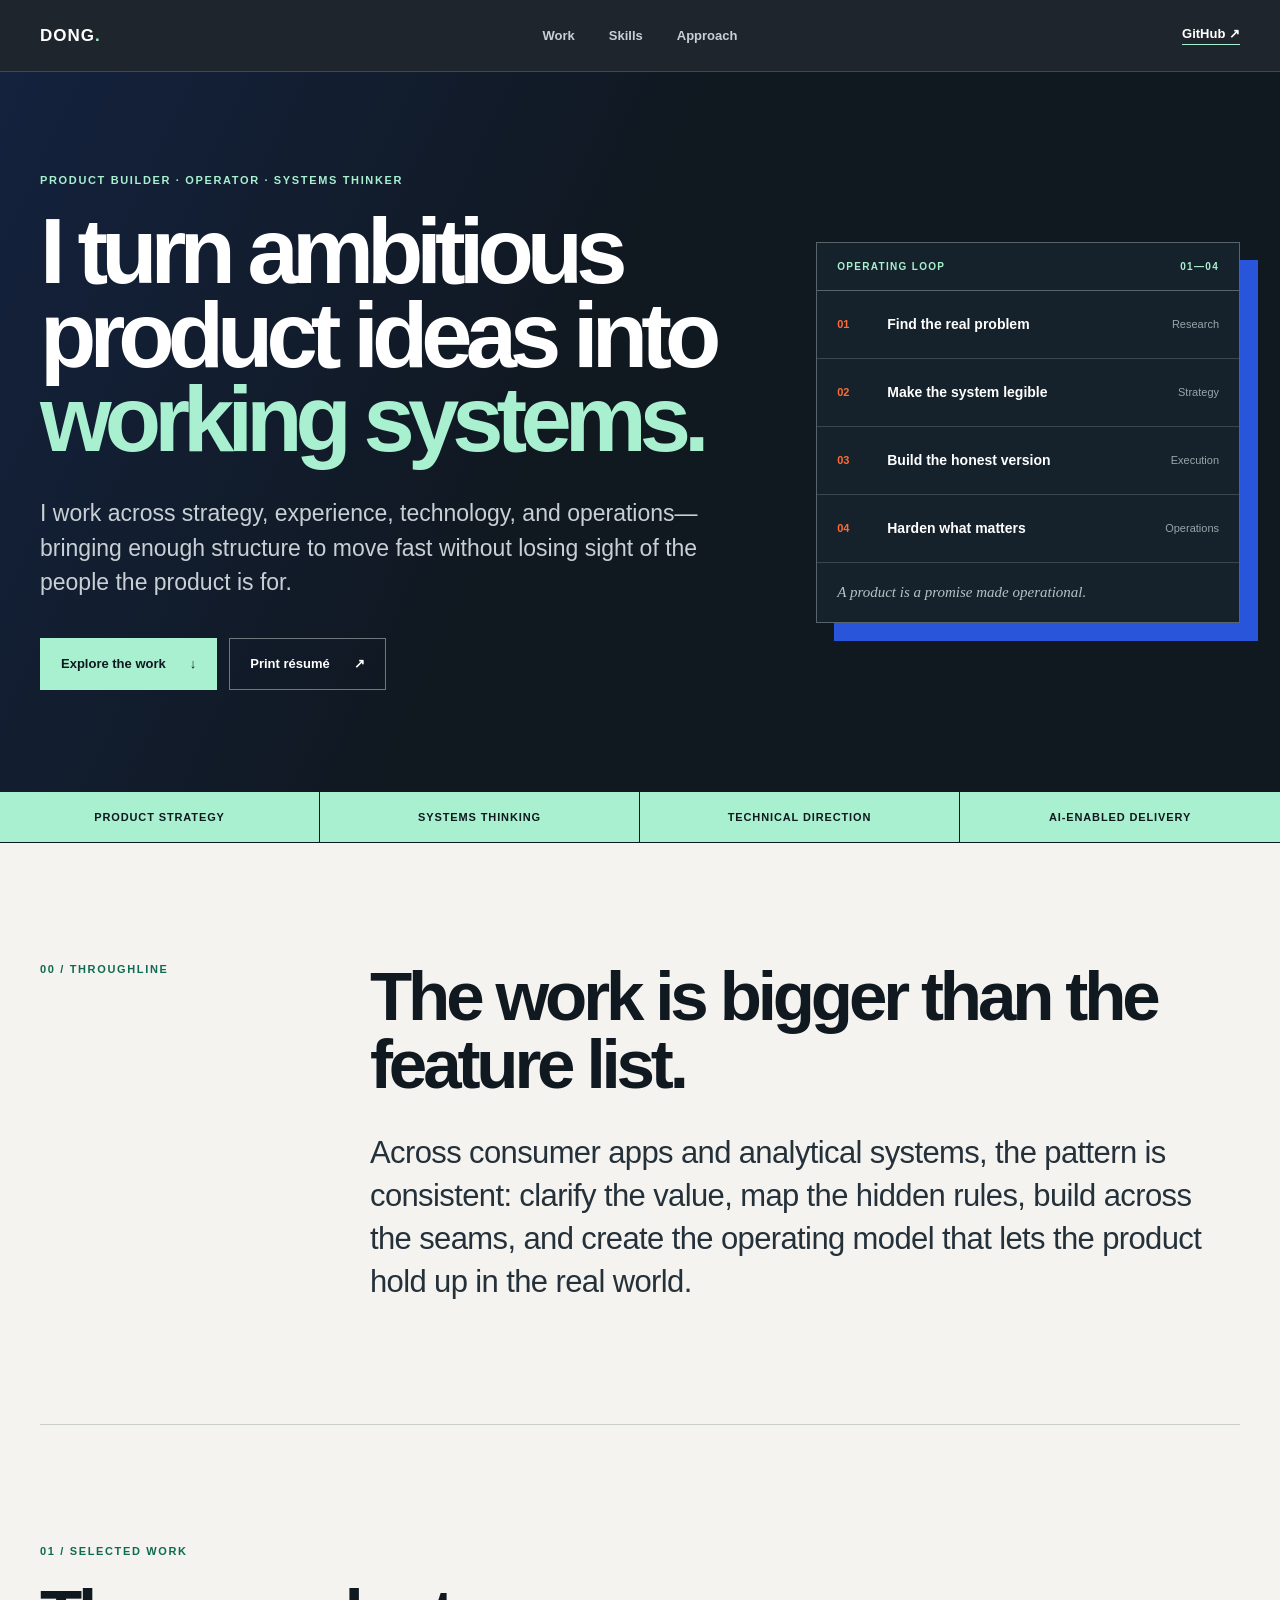
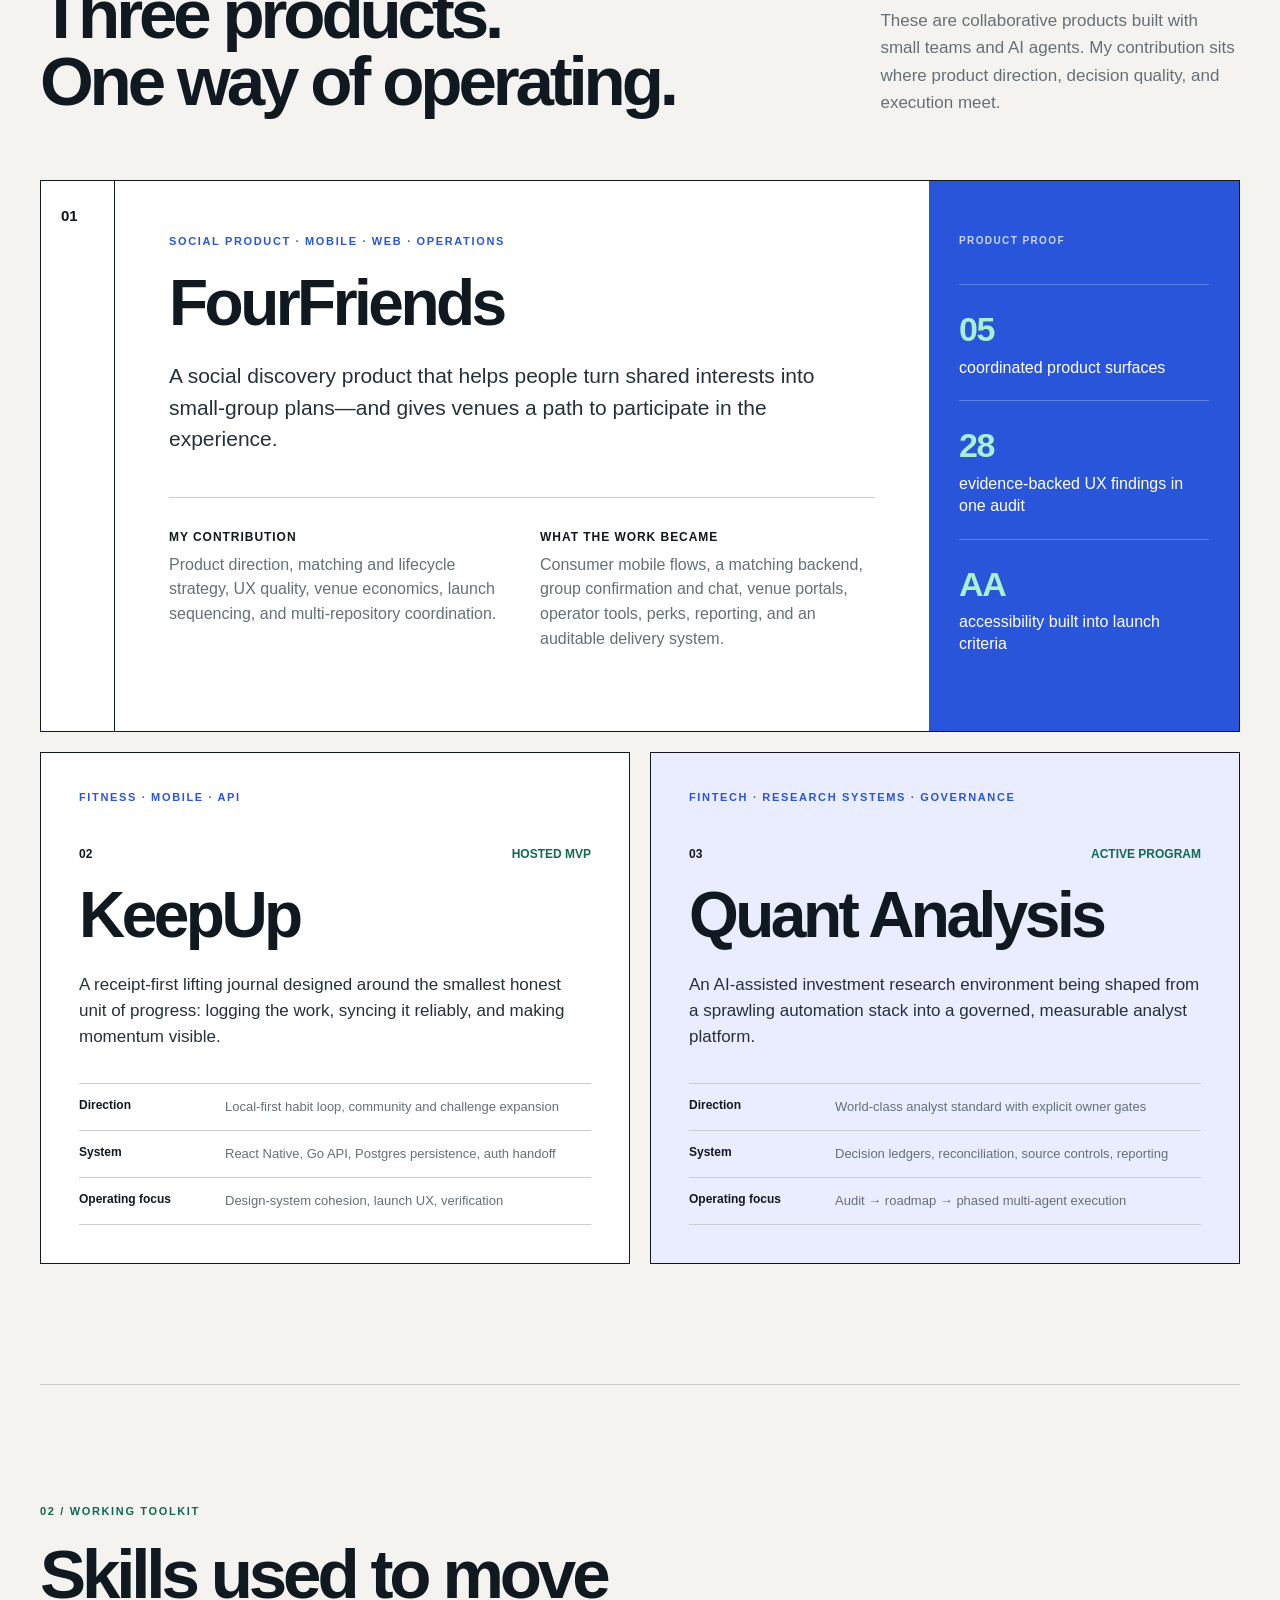
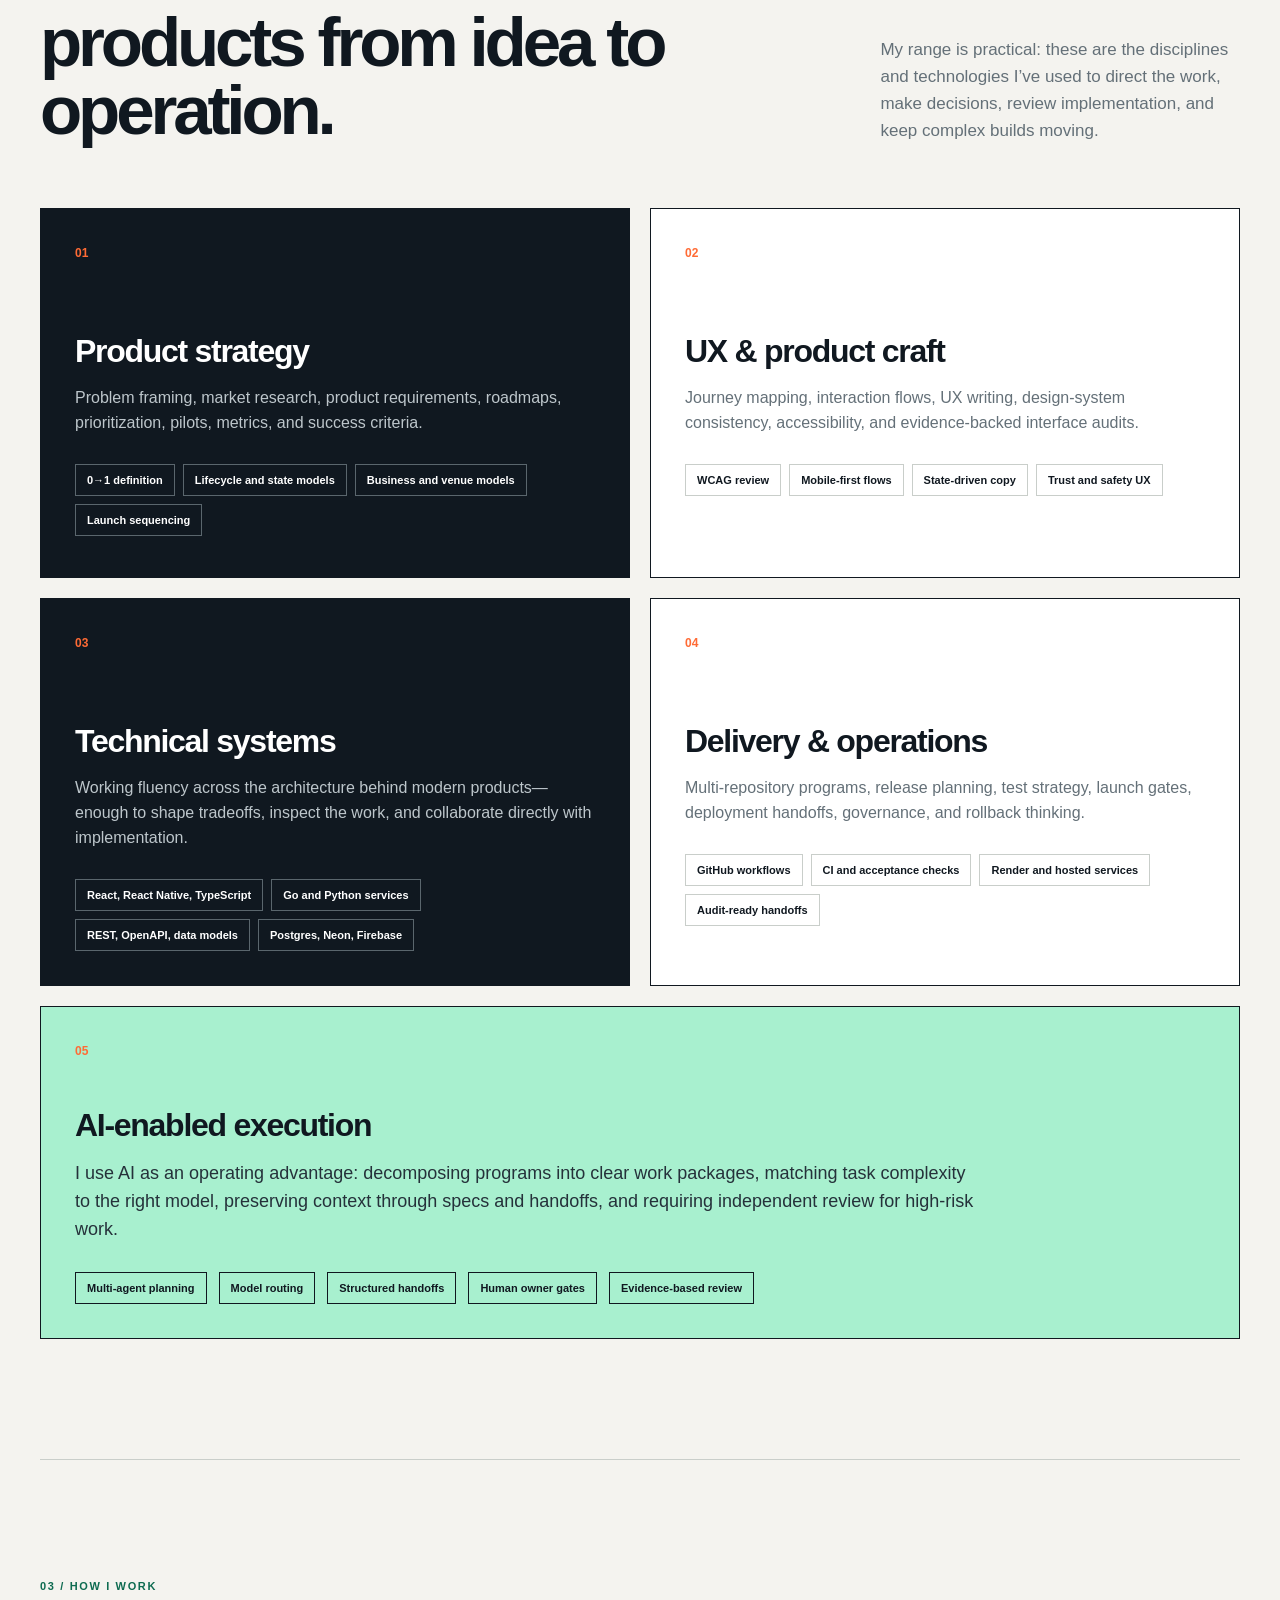
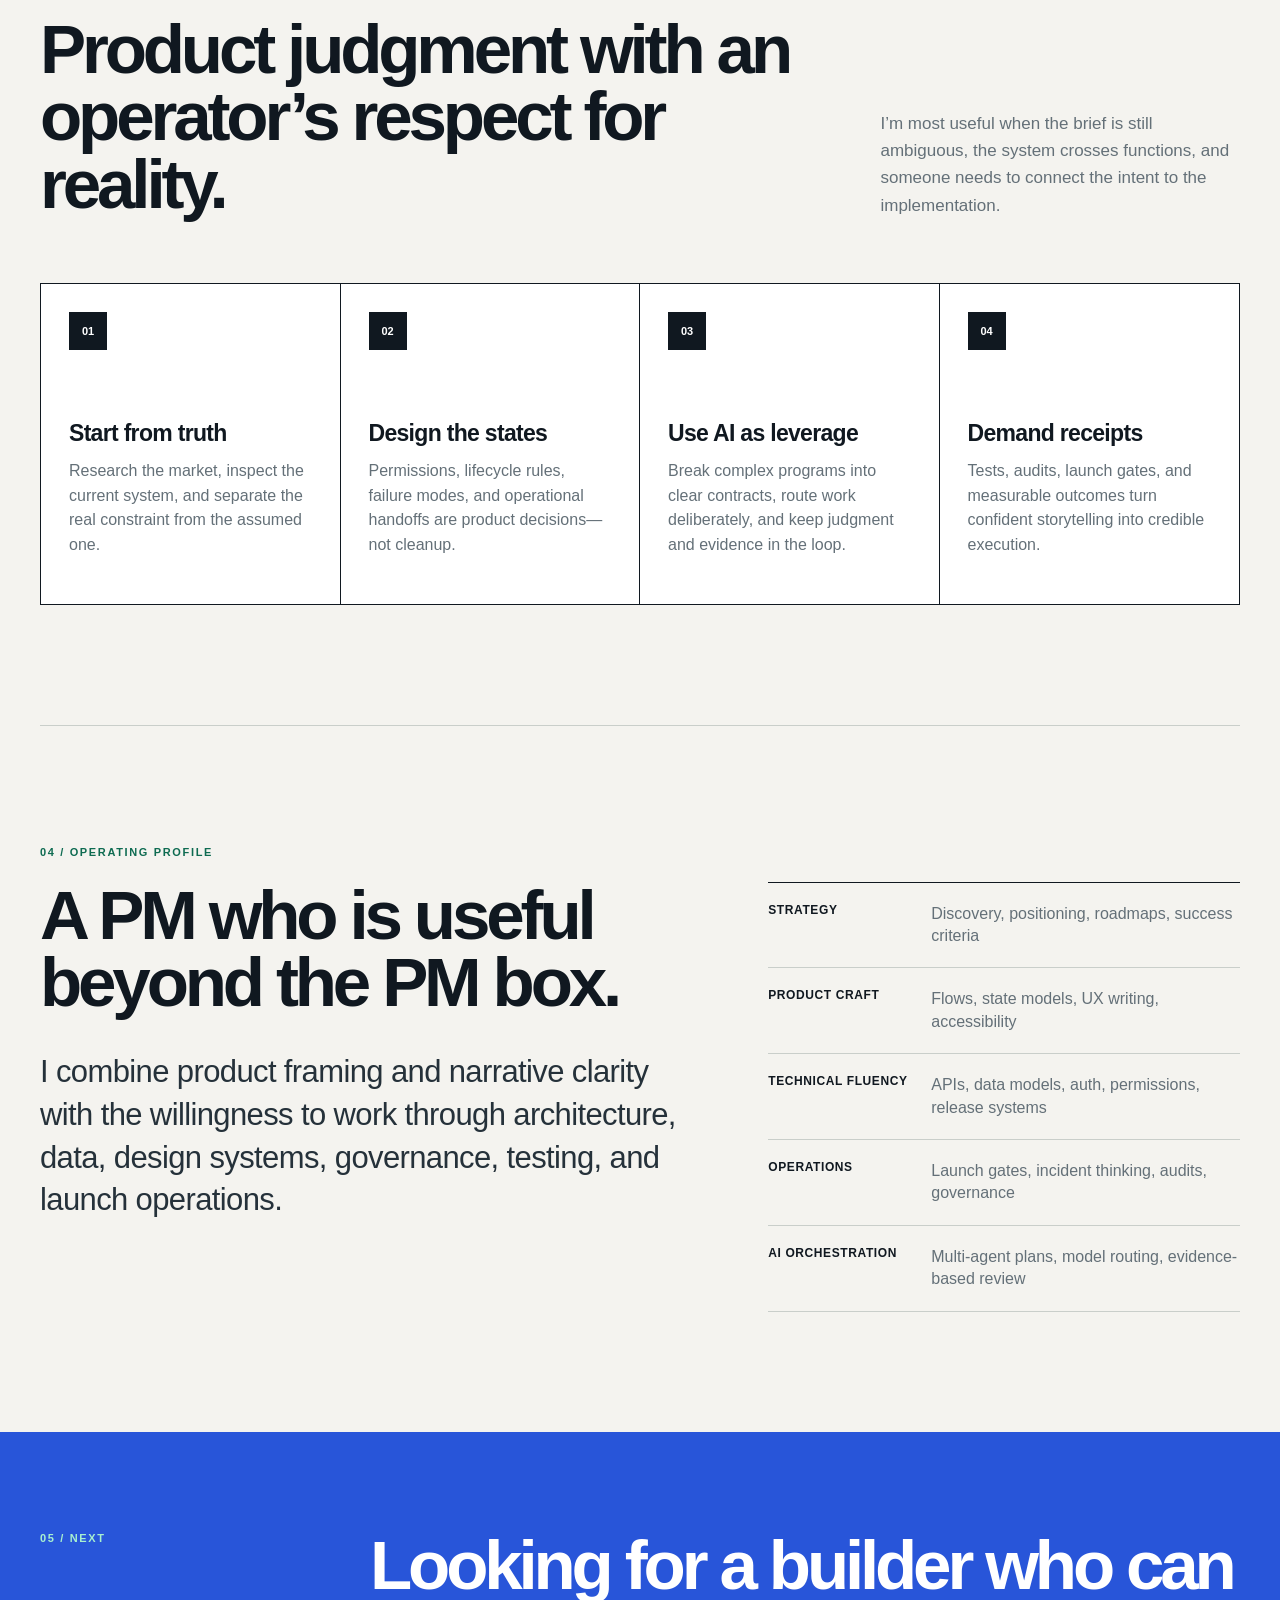
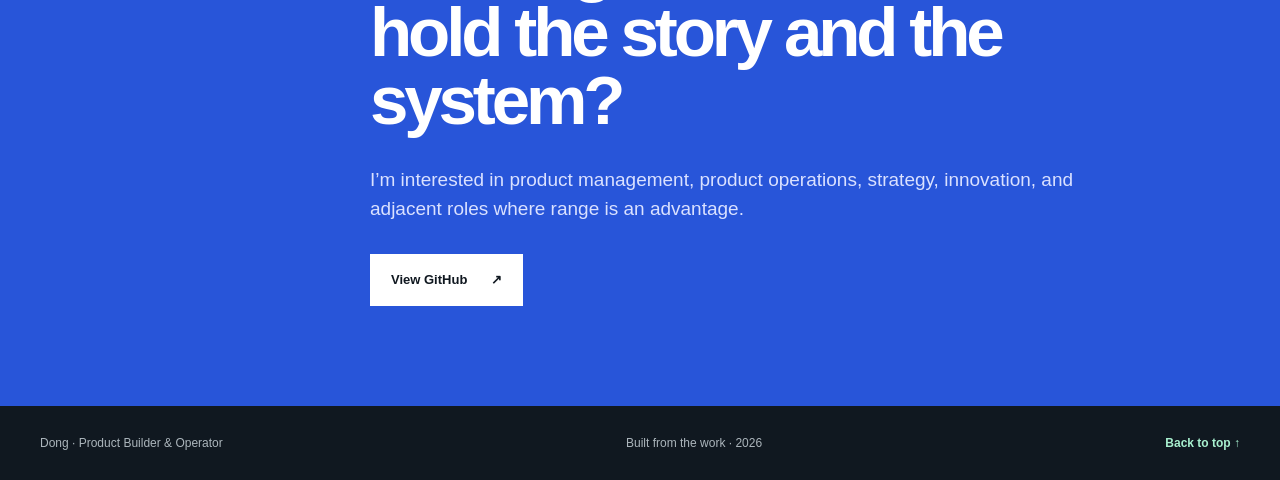
==== index.html @ eefa5ad1 "Create product portfolio site" ====
<!doctype html>
<html lang="en">
  <head>
    <meta charset="utf-8" />
    <meta name="viewport" content="width=device-width, initial-scale=1" />
    <meta name="theme-color" content="#101820" />
    <meta
      name="description"
      content="Dong is a product builder and operator who turns ambitious ideas into working, trustworthy systems."
    />
    <meta property="og:title" content="Dong — Product Builder & Operator" />
    <meta
      property="og:description"
      content="Product strategy, systems thinking, technical fluency, and AI-enabled execution."
    />
    <meta property="og:type" content="website" />
    <meta property="og:url" content="https://dongfeng2015.github.io/" />
    <title>Dong — Product Builder &amp; Operator</title>
    <link rel="stylesheet" href="styles.css" />
    <script defer src="script.js"></script>
    <script type="application/ld+json">
      {
        "@context": "https://schema.org",
        "@type": "Person",
        "name": "Dong",
        "url": "https://dongfeng2015.github.io/",
        "sameAs": ["https://github.com/dongfeng2015"],
        "knowsAbout": [
          "Product management",
          "Product operations",
          "Systems thinking",
          "User experience",
          "AI-enabled product development"
        ]
      }
    </script>
  </head>
  <body>
    <a class="skip-link" href="#main">Skip to content</a>

    <header class="site-header">
      <a class="wordmark" href="#top" aria-label="Dong, back to top">DONG<span>.</span></a>
      <nav aria-label="Primary navigation">
        <a href="#work">Work</a>
        <a href="#skills">Skills</a>
        <a href="#approach">Approach</a>
      </nav>
      <a class="nav-cta" href="https://github.com/dongfeng2015" target="_blank" rel="noreferrer">
        GitHub <span aria-hidden="true">↗</span>
      </a>
    </header>

    <main id="main">
      <section class="hero" id="top">
        <div class="hero-copy reveal">
          <p class="overline">Product builder · operator · systems thinker</p>
          <h1>I turn ambitious product ideas into <span>working systems.</span></h1>
          <p class="hero-summary">
            I work across strategy, experience, technology, and operations—bringing enough structure to move fast without losing sight of the people the product is for.
          </p>
          <div class="hero-actions">
            <a class="button button-primary" href="#work">Explore the work <span aria-hidden="true">↓</span></a>
            <button class="button button-secondary" type="button" data-print>Print résumé <span aria-hidden="true">↗</span></button>
          </div>
        </div>

        <div class="hero-system reveal" aria-label="A product operating loop">
          <div class="system-label"><span>OPERATING LOOP</span><span>01—04</span></div>
          <ol>
            <li><span>01</span><strong>Find the real problem</strong><i>Research</i></li>
            <li><span>02</span><strong>Make the system legible</strong><i>Strategy</i></li>
            <li><span>03</span><strong>Build the honest version</strong><i>Execution</i></li>
            <li><span>04</span><strong>Harden what matters</strong><i>Operations</i></li>
          </ol>
          <p>A product is a promise made operational.</p>
        </div>
      </section>

      <section class="signal-bar" aria-label="Areas of strength">
        <span>Product strategy</span>
        <span>Systems thinking</span>
        <span>Technical direction</span>
        <span>AI-enabled delivery</span>
      </section>

      <section class="intro section reveal" aria-labelledby="intro-title">
        <p class="section-index">00 / THROUGHLINE</p>
        <div>
          <h2 id="intro-title">The work is bigger than the feature list.</h2>
          <p class="large-copy">
            Across consumer apps and analytical systems, the pattern is consistent: clarify the value, map the hidden rules, build across the seams, and create the operating model that lets the product hold up in the real world.
          </p>
        </div>
      </section>

      <section class="work section" id="work" aria-labelledby="work-title">
        <div class="section-heading reveal">
          <div>
            <p class="section-index">01 / SELECTED WORK</p>
            <h2 id="work-title">Three products.<br />One way of operating.</h2>
          </div>
          <p>
            These are collaborative products built with small teams and AI agents. My contribution sits where product direction, decision quality, and execution meet.
          </p>
        </div>

        <article class="case case-featured reveal">
          <div class="case-number">01</div>
          <div class="case-main">
            <p class="case-type">SOCIAL PRODUCT · MOBILE · WEB · OPERATIONS</p>
            <h3>FourFriends</h3>
            <p class="case-lede">
              A social discovery product that helps people turn shared interests into small-group plans—and gives venues a path to participate in the experience.
            </p>
            <div class="case-columns">
              <div>
                <h4>My contribution</h4>
                <p>Product direction, matching and lifecycle strategy, UX quality, venue economics, launch sequencing, and multi-repository coordination.</p>
              </div>
              <div>
                <h4>What the work became</h4>
                <p>Consumer mobile flows, a matching backend, group confirmation and chat, venue portals, operator tools, perks, reporting, and an auditable delivery system.</p>
              </div>
            </div>
          </div>
          <div class="case-proof">
            <p>PRODUCT PROOF</p>
            <ul>
              <li><span>05</span> coordinated product surfaces</li>
              <li><span>28</span> evidence-backed UX findings in one audit</li>
              <li><span>AA</span> accessibility built into launch criteria</li>
            </ul>
          </div>
        </article>

        <div class="case-grid">
          <article class="case-card reveal">
            <p class="case-type">FITNESS · MOBILE · API</p>
            <div class="case-card-top"><span>02</span><span class="status">HOSTED MVP</span></div>
            <h3>KeepUp</h3>
            <p>
              A receipt-first lifting journal designed around the smallest honest unit of progress: logging the work, syncing it reliably, and making momentum visible.
            </p>
            <dl>
              <div><dt>Direction</dt><dd>Local-first habit loop, community and challenge expansion</dd></div>
              <div><dt>System</dt><dd>React Native, Go API, Postgres persistence, auth handoff</dd></div>
              <div><dt>Operating focus</dt><dd>Design-system cohesion, launch UX, verification</dd></div>
            </dl>
          </article>

          <article class="case-card reveal">
            <p class="case-type">FINTECH · RESEARCH SYSTEMS · GOVERNANCE</p>
            <div class="case-card-top"><span>03</span><span class="status">ACTIVE PROGRAM</span></div>
            <h3>Quant Analysis</h3>
            <p>
              An AI-assisted investment research environment being shaped from a sprawling automation stack into a governed, measurable analyst platform.
            </p>
            <dl>
              <div><dt>Direction</dt><dd>World-class analyst standard with explicit owner gates</dd></div>
              <div><dt>System</dt><dd>Decision ledgers, reconciliation, source controls, reporting</dd></div>
              <div><dt>Operating focus</dt><dd>Audit → roadmap → phased multi-agent execution</dd></div>
            </dl>
          </article>

        </div>
      </section>

      <section class="skills section" id="skills" aria-labelledby="skills-title">
        <div class="section-heading reveal">
          <div>
            <p class="section-index">02 / WORKING TOOLKIT</p>
            <h2 id="skills-title">Skills used to move products from idea to operation.</h2>
          </div>
          <p>
            My range is practical: these are the disciplines and technologies I’ve used to direct the work, make decisions, review implementation, and keep complex builds moving.
          </p>
        </div>

        <div class="toolkit-grid">
          <article class="reveal">
            <span>01</span>
            <h3>Product strategy</h3>
            <p>Problem framing, market research, product requirements, roadmaps, prioritization, pilots, metrics, and success criteria.</p>
            <ul><li>0→1 definition</li><li>Lifecycle and state models</li><li>Business and venue models</li><li>Launch sequencing</li></ul>
          </article>
          <article class="reveal">
            <span>02</span>
            <h3>UX &amp; product craft</h3>
            <p>Journey mapping, interaction flows, UX writing, design-system consistency, accessibility, and evidence-backed interface audits.</p>
            <ul><li>WCAG review</li><li>Mobile-first flows</li><li>State-driven copy</li><li>Trust and safety UX</li></ul>
          </article>
          <article class="reveal">
            <span>03</span>
            <h3>Technical systems</h3>
            <p>Working fluency across the architecture behind modern products—enough to shape tradeoffs, inspect the work, and collaborate directly with implementation.</p>
            <ul><li>React, React Native, TypeScript</li><li>Go and Python services</li><li>REST, OpenAPI, data models</li><li>Postgres, Neon, Firebase</li></ul>
          </article>
          <article class="reveal">
            <span>04</span>
            <h3>Delivery &amp; operations</h3>
            <p>Multi-repository programs, release planning, test strategy, launch gates, deployment handoffs, governance, and rollback thinking.</p>
            <ul><li>GitHub workflows</li><li>CI and acceptance checks</li><li>Render and hosted services</li><li>Audit-ready handoffs</li></ul>
          </article>
          <article class="reveal toolkit-wide">
            <span>05</span>
            <h3>AI-enabled execution</h3>
            <p>I use AI as an operating advantage: decomposing programs into clear work packages, matching task complexity to the right model, preserving context through specs and handoffs, and requiring independent review for high-risk work.</p>
            <ul><li>Multi-agent planning</li><li>Model routing</li><li>Structured handoffs</li><li>Human owner gates</li><li>Evidence-based review</li></ul>
          </article>
        </div>
      </section>

      <section class="approach section" id="approach" aria-labelledby="approach-title">
        <div class="section-heading reveal">
          <div>
            <p class="section-index">03 / HOW I WORK</p>
            <h2 id="approach-title">Product judgment with an operator’s respect for reality.</h2>
          </div>
          <p>I’m most useful when the brief is still ambiguous, the system crosses functions, and someone needs to connect the intent to the implementation.</p>
        </div>

        <div class="principles">
          <article class="reveal"><span>01</span><h3>Start from truth</h3><p>Research the market, inspect the current system, and separate the real constraint from the assumed one.</p></article>
          <article class="reveal"><span>02</span><h3>Design the states</h3><p>Permissions, lifecycle rules, failure modes, and operational handoffs are product decisions—not cleanup.</p></article>
          <article class="reveal"><span>03</span><h3>Use AI as leverage</h3><p>Break complex programs into clear contracts, route work deliberately, and keep judgment and evidence in the loop.</p></article>
          <article class="reveal"><span>04</span><h3>Demand receipts</h3><p>Tests, audits, launch gates, and measurable outcomes turn confident storytelling into credible execution.</p></article>
        </div>
      </section>

      <section class="profile section" id="profile" aria-labelledby="profile-title">
        <p class="section-index">04 / OPERATING PROFILE</p>
        <div class="profile-grid reveal">
          <div>
            <h2 id="profile-title">A PM who is useful beyond the PM box.</h2>
            <p class="large-copy">
              I combine product framing and narrative clarity with the willingness to work through architecture, data, design systems, governance, testing, and launch operations.
            </p>
          </div>
          <div class="capability-list">
            <div><span>Strategy</span><p>Discovery, positioning, roadmaps, success criteria</p></div>
            <div><span>Product craft</span><p>Flows, state models, UX writing, accessibility</p></div>
            <div><span>Technical fluency</span><p>APIs, data models, auth, permissions, release systems</p></div>
            <div><span>Operations</span><p>Launch gates, incident thinking, audits, governance</p></div>
            <div><span>AI orchestration</span><p>Multi-agent plans, model routing, evidence-based review</p></div>
          </div>
        </div>
      </section>

      <section class="contact section reveal" aria-labelledby="contact-title">
        <p class="section-index">05 / NEXT</p>
        <div>
          <h2 id="contact-title">Looking for a builder who can hold the story and the system?</h2>
          <p>I’m interested in product management, product operations, strategy, innovation, and adjacent roles where range is an advantage.</p>
          <a class="button button-light" href="https://github.com/dongfeng2015" target="_blank" rel="noreferrer">View GitHub <span aria-hidden="true">↗</span></a>
        </div>
      </section>
    </main>

    <footer>
      <span>Dong · Product Builder &amp; Operator</span>
      <span>Built from the work · 2026</span>
      <a href="#top">Back to top ↑</a>
    </footer>
  </body>
</html>
---- styles.css ----
:root {
  --ink: #101820;
  --ink-soft: #25313a;
  --paper: #f4f3ef;
  --white: #ffffff;
  --line: #c9ceca;
  --muted: #647078;
  --mint: #a8f0cf;
  --mint-deep: #0e6b51;
  --orange: #ff6b35;
  --blue: #2855d9;
  --max: 1200px;
}

* { box-sizing: border-box; }
html { scroll-behavior: smooth; }
body {
  margin: 0;
  color: var(--ink);
  background: var(--paper);
  font-family: Inter, ui-sans-serif, -apple-system, BlinkMacSystemFont, "Segoe UI", sans-serif;
  -webkit-font-smoothing: antialiased;
}

a { color: inherit; text-decoration: none; }
button { font: inherit; }
.skip-link { position: fixed; left: 16px; top: -60px; z-index: 100; padding: 12px 16px; background: var(--mint); color: var(--ink); font-weight: 800; }
.skip-link:focus { top: 12px; }
:focus-visible { outline: 3px solid var(--orange); outline-offset: 4px; }

.site-header {
  position: sticky;
  top: 0;
  z-index: 20;
  display: grid;
  grid-template-columns: 1fr auto 1fr;
  align-items: center;
  width: 100%;
  min-height: 72px;
  padding: 0 max(24px, calc((100vw - var(--max)) / 2));
  color: var(--white);
  background: rgba(16, 24, 32, .94);
  border-bottom: 1px solid rgba(255,255,255,.16);
  backdrop-filter: blur(18px);
}
.wordmark { justify-self: start; font-size: 17px; font-weight: 900; letter-spacing: .06em; }
.wordmark span { color: var(--mint); }
.site-header nav { display: flex; gap: 34px; }
.site-header nav a { color: #c9d0d5; font-size: 13px; font-weight: 700; }
.site-header nav a:hover { color: var(--mint); }
.nav-cta { justify-self: end; padding-bottom: 3px; border-bottom: 1px solid var(--mint); font-size: 13px; font-weight: 800; }

.hero {
  display: grid;
  grid-template-columns: 1.25fr .75fr;
  gap: 70px;
  align-items: center;
  min-height: 720px;
  padding: 94px max(24px, calc((100vw - var(--max)) / 2));
  color: var(--white);
  background:
    linear-gradient(115deg, rgba(40,85,217,.16), transparent 45%),
    var(--ink);
}
.overline, .section-index, .case-type { margin: 0 0 24px; font-size: 11px; font-weight: 850; letter-spacing: .15em; text-transform: uppercase; }
.overline { color: var(--mint); }
.hero h1 { max-width: 790px; margin: 0; font-size: clamp(58px, 7.2vw, 106px); line-height: .91; letter-spacing: -.075em; font-weight: 760; }
.hero h1 span { color: var(--mint); }
.hero-summary { max-width: 700px; margin: 34px 0 0; color: #c8d0d5; font-size: clamp(18px, 2vw, 23px); line-height: 1.5; }
.hero-actions { display: flex; gap: 12px; flex-wrap: wrap; margin-top: 38px; }
.button { display: inline-flex; align-items: center; justify-content: center; gap: 24px; min-height: 52px; padding: 0 20px; border: 1px solid; border-radius: 0; font-weight: 850; font-size: 13px; cursor: pointer; transition: transform .2s ease, box-shadow .2s ease; }
.button:hover { transform: translate(-3px, -3px); box-shadow: 6px 6px 0 var(--orange); }
.button-primary { color: var(--ink); background: var(--mint); border-color: var(--mint); }
.button-secondary { color: var(--white); background: transparent; border-color: #6d777d; }
.button-light { color: var(--ink); background: var(--white); border-color: var(--white); }

.hero-system { border: 1px solid #58636a; background: #16222b; box-shadow: 18px 18px 0 var(--blue); }
.system-label { display: flex; justify-content: space-between; padding: 18px 20px; color: var(--mint); border-bottom: 1px solid #58636a; font-size: 10px; font-weight: 850; letter-spacing: .13em; }
.hero-system ol { margin: 0; padding: 0; list-style: none; }
.hero-system li { display: grid; grid-template-columns: 38px 1fr auto; gap: 12px; align-items: center; min-height: 68px; padding: 0 20px; border-bottom: 1px solid #3b464e; }
.hero-system li span { color: var(--orange); font-size: 11px; font-weight: 900; }
.hero-system li strong { font-size: 14px; }
.hero-system li i { color: #99a4aa; font-size: 11px; font-style: normal; }
.hero-system > p { margin: 0; padding: 21px 20px; color: #b7c0c5; font-family: Georgia, serif; font-style: italic; font-size: 15px; }

.signal-bar { display: grid; grid-template-columns: repeat(4, 1fr); border-bottom: 1px solid var(--ink); background: var(--mint); }
.signal-bar span { padding: 19px 16px; border-right: 1px solid var(--ink); text-align: center; font-size: 11px; font-weight: 900; letter-spacing: .08em; text-transform: uppercase; }
.signal-bar span:last-child { border-right: 0; }

.section { width: min(var(--max), calc(100% - 48px)); margin: 0 auto; padding: 120px 0; }
.section-index { color: var(--mint-deep); }
.section h2 { margin: 0; font-size: clamp(42px, 5.4vw, 76px); line-height: .98; letter-spacing: -.06em; }
.intro { display: grid; grid-template-columns: 1fr 3fr; gap: 40px; border-bottom: 1px solid var(--line); }
.large-copy { max-width: 930px; margin: 34px 0 0; color: var(--ink-soft); font-size: clamp(20px, 2.5vw, 31px); line-height: 1.38; letter-spacing: -.02em; }

.section-heading { display: grid; grid-template-columns: 1.5fr .7fr; gap: 70px; align-items: end; margin-bottom: 64px; }
.section-heading > p { margin: 0; color: var(--muted); font-size: 17px; line-height: 1.6; }
.case { border: 1px solid var(--ink); background: var(--white); }
.case-featured { display: grid; grid-template-columns: 74px 1fr 310px; }
.case-number { padding: 26px 20px; border-right: 1px solid var(--ink); font-size: 15px; font-weight: 900; }
.case-main { padding: 54px; }
.case-type { color: var(--blue); }
.case h3, .case-card h3 { margin: 0; font-size: clamp(40px, 5vw, 68px); line-height: 1; letter-spacing: -.055em; }
.case-lede { max-width: 680px; margin: 25px 0 42px; color: var(--ink-soft); font-size: 21px; line-height: 1.5; }
.case-columns { display: grid; grid-template-columns: 1fr 1fr; gap: 36px; padding-top: 32px; border-top: 1px solid var(--line); }
.case-columns h4 { margin: 0 0 9px; font-size: 12px; text-transform: uppercase; letter-spacing: .08em; }
.case-columns p { margin: 0; color: var(--muted); line-height: 1.55; }
.case-proof { padding: 54px 30px; color: var(--white); background: var(--blue); }
.case-proof > p { margin: 0 0 38px; color: #c9d5ff; font-size: 10px; font-weight: 900; letter-spacing: .14em; }
.case-proof ul { margin: 0; padding: 0; list-style: none; }
.case-proof li { padding: 22px 0; border-top: 1px solid rgba(255,255,255,.25); line-height: 1.35; }
.case-proof li span { display: block; margin-bottom: 4px; color: var(--mint); font-size: 34px; font-weight: 850; letter-spacing: -.04em; }

.case-grid { display: grid; grid-template-columns: 1fr 1fr; gap: 20px; margin-top: 20px; }
.case-card { min-height: 510px; padding: 38px; border: 1px solid var(--ink); background: var(--white); }
.case-card:nth-child(2) { background: #e9edff; }
.case-card .case-type { min-height: 14px; margin-bottom: 42px; }
.case-card-top { display: flex; justify-content: space-between; margin-bottom: 22px; font-size: 12px; font-weight: 900; }
.status { color: var(--mint-deep); }
.case-card > p:not(.case-type) { max-width: 600px; margin: 25px 0 32px; color: var(--ink-soft); font-size: 17px; line-height: 1.55; }
.case-card dl { margin: 0; border-top: 1px solid var(--line); }
.case-card dl div { display: grid; grid-template-columns: 130px 1fr; gap: 16px; padding: 14px 0; border-bottom: 1px solid var(--line); }
.case-card dt { font-weight: 850; font-size: 12px; }
.case-card dd { margin: 0; color: var(--muted); font-size: 13px; line-height: 1.4; }
.case-card-wide { grid-column: 1 / -1; min-height: 0; background: var(--ink); color: var(--white); }
.case-card-wide > p:not(.case-type) { color: #c4cdd2; }
.case-card-wide .status { color: var(--mint); }
.impact-flow { display: flex; flex-wrap: wrap; gap: 11px; align-items: center; margin-top: 34px; }
.impact-flow span { padding: 12px 14px; border: 1px solid #6a747a; font-size: 12px; font-weight: 800; }
.impact-flow b { color: var(--orange); }

.skills { border-top: 1px solid var(--line); }
.toolkit-grid { display: grid; grid-template-columns: 1fr 1fr; gap: 20px; }
.toolkit-grid article { min-height: 370px; padding: 34px; color: var(--white); background: var(--ink); border: 1px solid var(--ink); }
.toolkit-grid article:nth-child(2), .toolkit-grid article:nth-child(4) { color: var(--ink); background: var(--white); }
.toolkit-grid article > span { color: var(--orange); font-size: 12px; font-weight: 900; }
.toolkit-grid h3 { margin: 72px 0 16px; font-size: 32px; letter-spacing: -.04em; }
.toolkit-grid p { max-width: 640px; margin: 0; color: #bdc6cb; font-size: 16px; line-height: 1.55; }
.toolkit-grid article:nth-child(2) p, .toolkit-grid article:nth-child(4) p { color: var(--muted); }
.toolkit-grid ul { display: flex; flex-wrap: wrap; gap: 8px; margin: 28px 0 0; padding: 0; list-style: none; }
.toolkit-grid li { padding: 9px 11px; border: 1px solid #5a666d; font-size: 11px; font-weight: 800; }
.toolkit-grid article:nth-child(2) li, .toolkit-grid article:nth-child(4) li { border-color: var(--line); }
.toolkit-grid .toolkit-wide { grid-column: 1 / -1; min-height: 300px; color: var(--ink); background: var(--mint); }
.toolkit-grid .toolkit-wide h3 { margin-top: 48px; }
.toolkit-grid .toolkit-wide p { max-width: 900px; color: var(--ink-soft); font-size: 18px; }
.toolkit-grid .toolkit-wide ul { gap: 12px; }
.toolkit-grid .toolkit-wide li { border-color: var(--ink); }

.approach { border-top: 1px solid var(--line); }
.principles { display: grid; grid-template-columns: repeat(4, 1fr); border: 1px solid var(--ink); }
.principles article { min-height: 320px; padding: 28px; border-right: 1px solid var(--ink); background: var(--white); }
.principles article:last-child { border-right: 0; }
.principles article > span { display: inline-grid; place-items: center; width: 38px; height: 38px; color: var(--white); background: var(--ink); font-size: 11px; font-weight: 900; }
.principles h3 { margin: 70px 0 12px; font-size: 23px; letter-spacing: -.03em; }
.principles p { margin: 0; color: var(--muted); line-height: 1.55; }

.profile { border-top: 1px solid var(--line); }
.profile-grid { display: grid; grid-template-columns: 1.15fr .85fr; gap: 90px; }
.capability-list { border-top: 1px solid var(--ink); }
.capability-list > div { display: grid; grid-template-columns: 145px 1fr; gap: 18px; padding: 20px 0; border-bottom: 1px solid var(--line); }
.capability-list span { font-size: 12px; font-weight: 900; text-transform: uppercase; letter-spacing: .05em; }
.capability-list p { margin: 0; color: var(--muted); line-height: 1.4; }

.contact { display: grid; grid-template-columns: 1fr 3fr; gap: 40px; width: 100%; max-width: none; padding: 100px max(24px, calc((100vw - var(--max)) / 2)); color: var(--white); background: var(--blue); }
.contact .section-index { color: var(--mint); }
.contact h2 { max-width: 980px; }
.contact p:not(.section-index) { max-width: 720px; margin: 30px 0; color: #dae1ff; font-size: 19px; line-height: 1.55; }
footer { display: flex; justify-content: space-between; gap: 24px; padding: 30px max(24px, calc((100vw - var(--max)) / 2)); color: #acb6bc; background: var(--ink); font-size: 12px; }
footer a { color: var(--mint); font-weight: 800; }

.reveal { opacity: 0; transform: translateY(20px); transition: opacity .6s ease, transform .6s ease; }
.reveal.is-visible { opacity: 1; transform: none; }

@media (max-width: 900px) {
  .site-header { grid-template-columns: 1fr auto; }
  .site-header nav { display: none; }
  .hero { grid-template-columns: 1fr; min-height: auto; gap: 70px; padding-top: 80px; }
  .hero-system { max-width: 620px; }
  .signal-bar { grid-template-columns: 1fr 1fr; }
  .signal-bar span:nth-child(2) { border-right: 0; }
  .signal-bar span:nth-child(-n+2) { border-bottom: 1px solid var(--ink); }
  .intro, .section-heading, .profile-grid, .contact { grid-template-columns: 1fr; }
  .case-featured { grid-template-columns: 58px 1fr; }
  .case-proof { grid-column: 1 / -1; }
  .case-proof ul { display: grid; grid-template-columns: repeat(3, 1fr); gap: 20px; }
  .case-grid { grid-template-columns: 1fr; }
  .case-card-wide { grid-column: auto; }
  .toolkit-grid { grid-template-columns: 1fr; }
  .toolkit-grid .toolkit-wide { grid-column: auto; }
  .principles { grid-template-columns: 1fr 1fr; }
  .principles article:nth-child(2) { border-right: 0; }
  .principles article:nth-child(-n+2) { border-bottom: 1px solid var(--ink); }
}

@media (max-width: 600px) {
  .site-header { min-height: 64px; }
  .hero { padding-block: 64px; }
  .hero h1 { font-size: clamp(52px, 17vw, 74px); }
  .section { width: min(100% - 32px, var(--max)); padding: 84px 0; }
  .case-featured { display: block; }
  .case-number { border-right: 0; border-bottom: 1px solid var(--ink); }
  .case-main, .case-proof { padding: 34px 24px; }
  .case-columns { grid-template-columns: 1fr; }
  .case-proof ul { grid-template-columns: 1fr; }
  .case-card { min-height: 0; padding: 30px 24px; }
  .toolkit-grid article, .toolkit-grid .toolkit-wide { min-height: 0; padding: 28px 24px; }
  .toolkit-grid h3, .toolkit-grid .toolkit-wide h3 { margin-top: 42px; }
  .case-card dl div { grid-template-columns: 1fr; gap: 4px; }
  .principles { grid-template-columns: 1fr; }
  .principles article { min-height: 260px; border-right: 0; border-bottom: 1px solid var(--ink); }
  .principles article:last-child { border-bottom: 0; }
  .principles h3 { margin-top: 44px; }
  .capability-list > div { grid-template-columns: 1fr; gap: 6px; }
  footer { flex-direction: column; }
}

@media (prefers-reduced-motion: reduce) {
  html { scroll-behavior: auto; }
  *, *::before, *::after { transition-duration: .01ms !important; animation-duration: .01ms !important; }
  .reveal { opacity: 1; transform: none; }
}

@media print {
  @page { margin: 0.55in; }
  .site-header, .hero-system, .signal-bar, .hero-actions, .contact, footer { display: none !important; }
  body { color: #000; background: #fff; font-size: 10pt; }
  .hero { display: block; min-height: 0; padding: 0 0 28px; color: #000; background: #fff; }
  .hero h1 { max-width: none; font-size: 42pt; }
  .hero h1 span { color: #000; }
  .hero-summary { color: #222; font-size: 13pt; }
  .overline, .section-index, .case-type { color: #000; }
  .section { width: 100%; padding: 30px 0; }
  .intro { grid-template-columns: 1fr; }
  .section h2 { font-size: 28pt; }
  .large-copy { font-size: 14pt; }
  .section-heading { grid-template-columns: 1fr; margin-bottom: 24px; }
  .case-featured { grid-template-columns: 40px 1fr; }
  .case-main { padding: 24px; }
  .case-proof { display: none; }
  .case h3, .case-card h3 { font-size: 25pt; }
  .case-grid { grid-template-columns: 1fr 1fr; }
  .case-card { min-height: 0; break-inside: avoid; padding: 22px; }
  .case-card-wide { grid-column: 1 / -1; color: #000; background: #fff; }
  .case-card-wide > p:not(.case-type) { color: #222; }
  .principles { grid-template-columns: 1fr 1fr; }
  .toolkit-grid { grid-template-columns: 1fr 1fr; }
  .toolkit-grid article { min-height: 0; break-inside: avoid; }
  .toolkit-grid .toolkit-wide { grid-column: 1 / -1; }
  .principles article { min-height: 0; padding: 18px; }
  .principles h3 { margin: 16px 0 8px; }
  .profile-grid { grid-template-columns: 1fr 1fr; gap: 34px; }
  .reveal { opacity: 1; transform: none; }
}
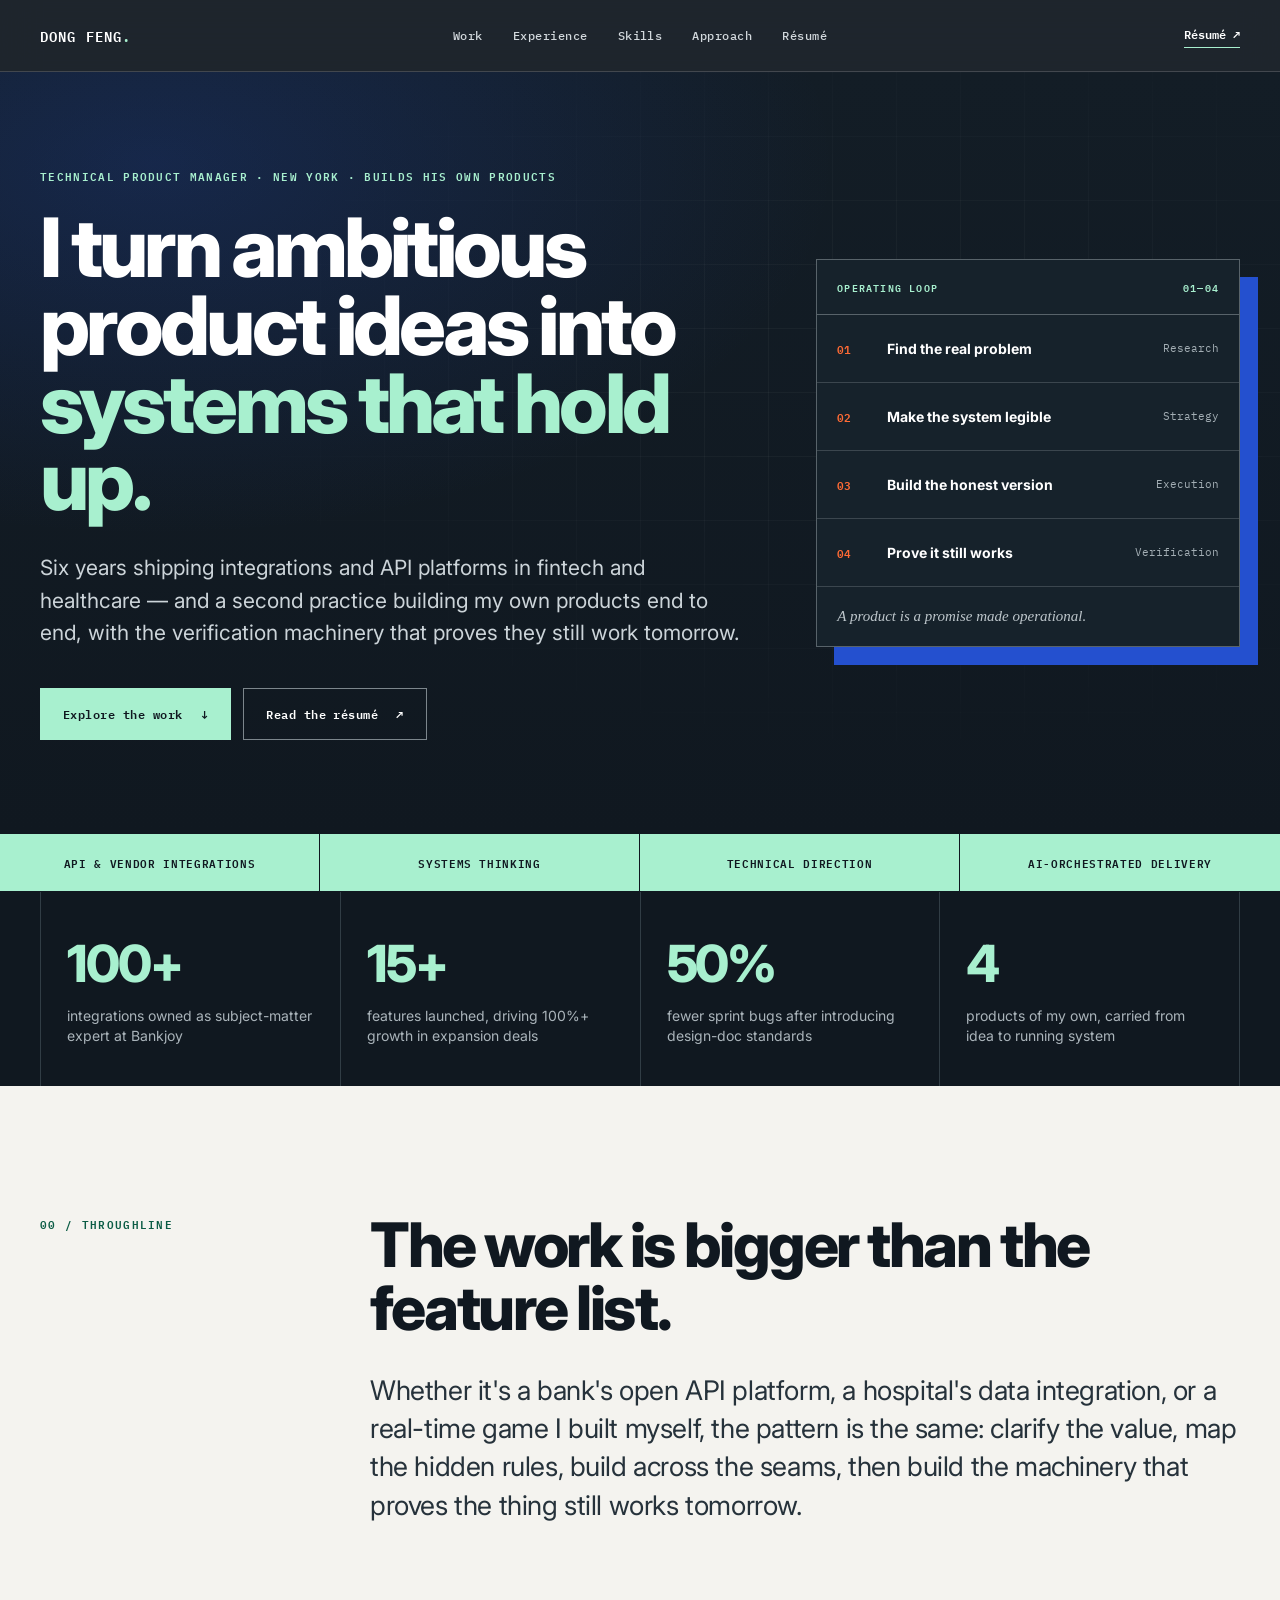
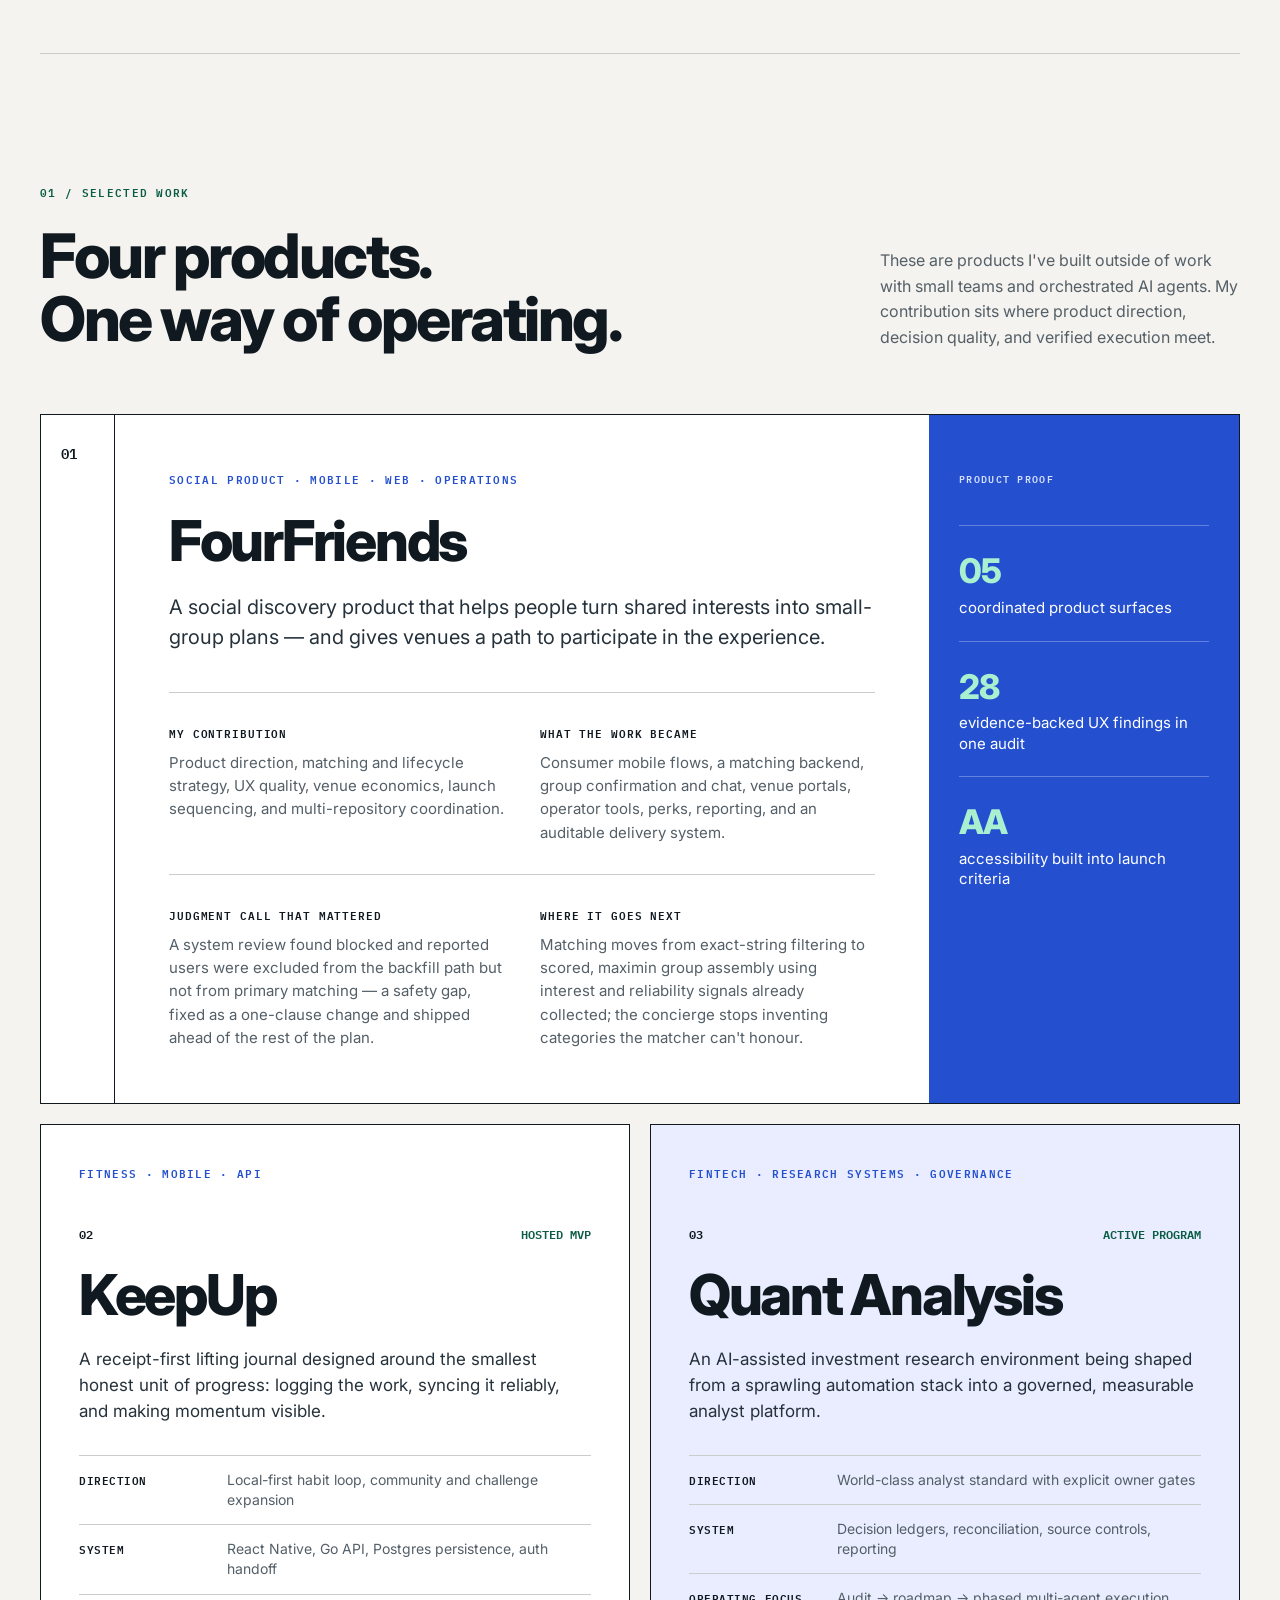
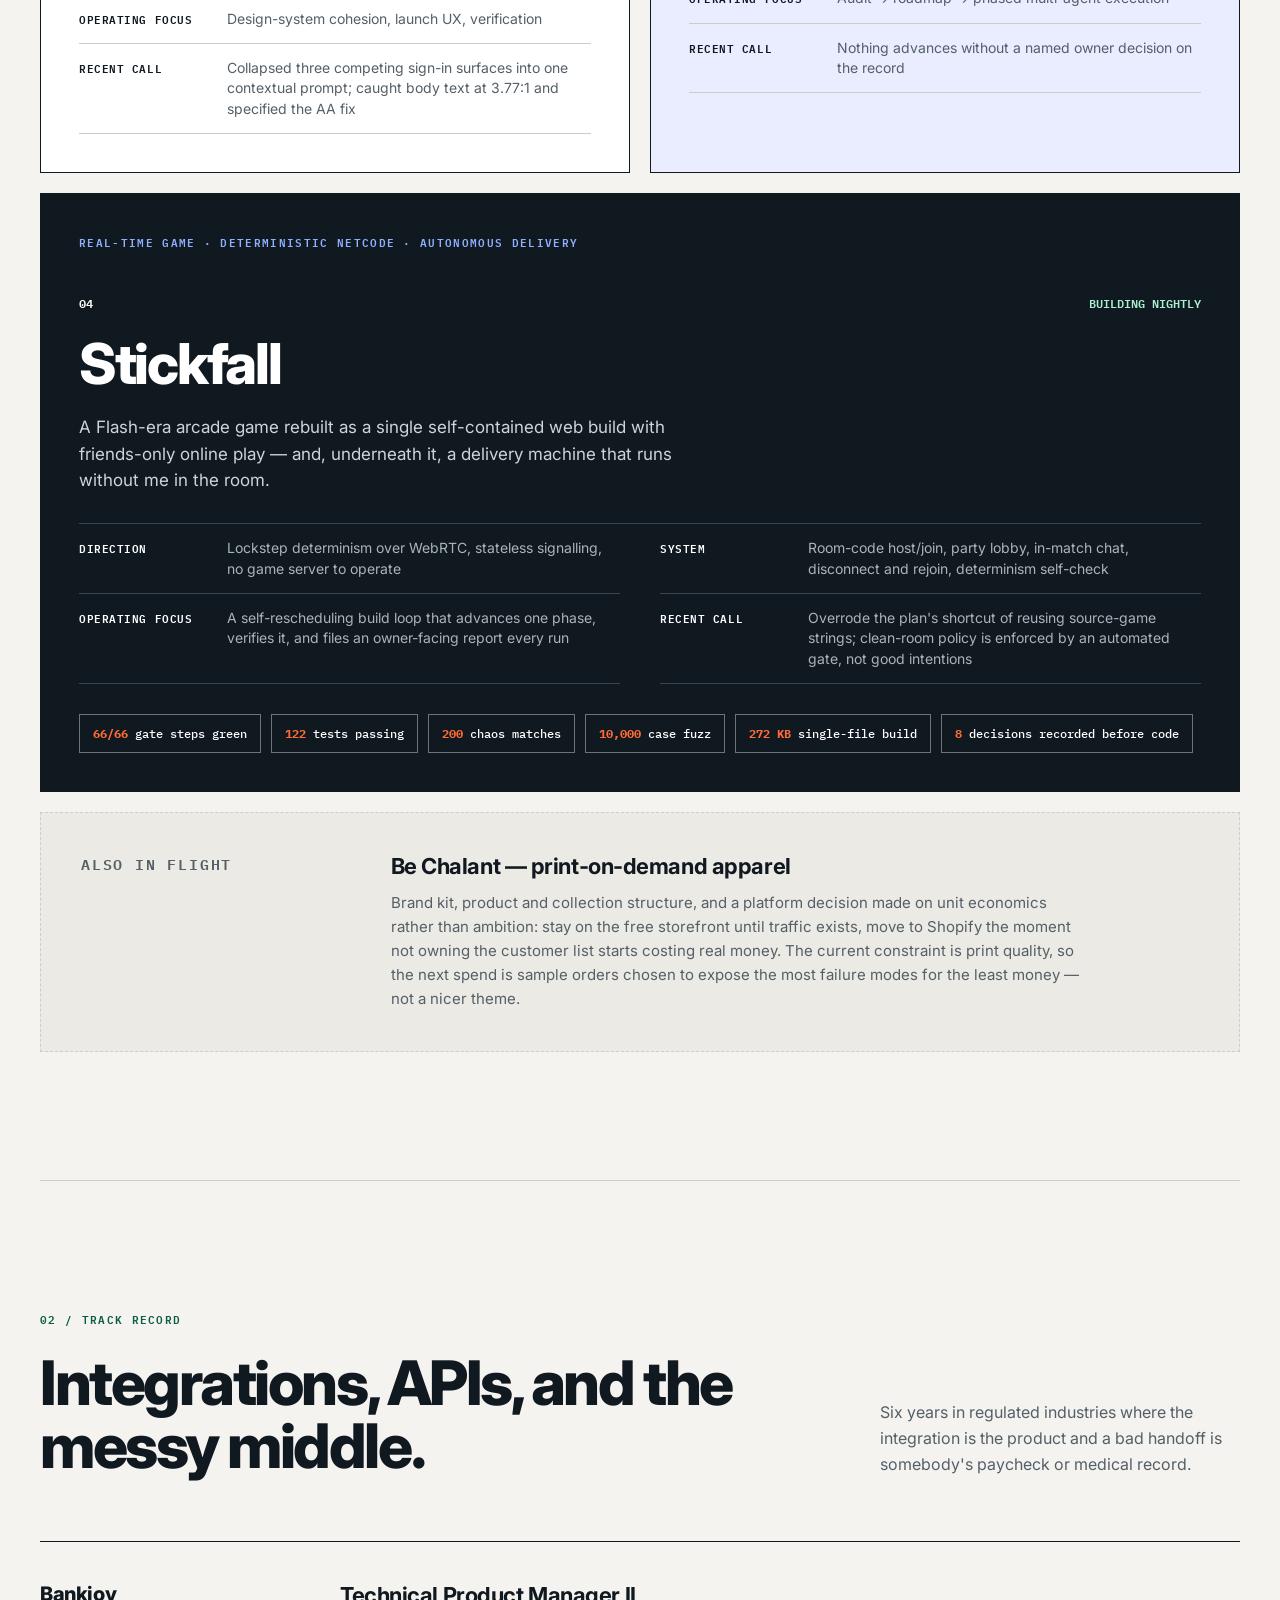
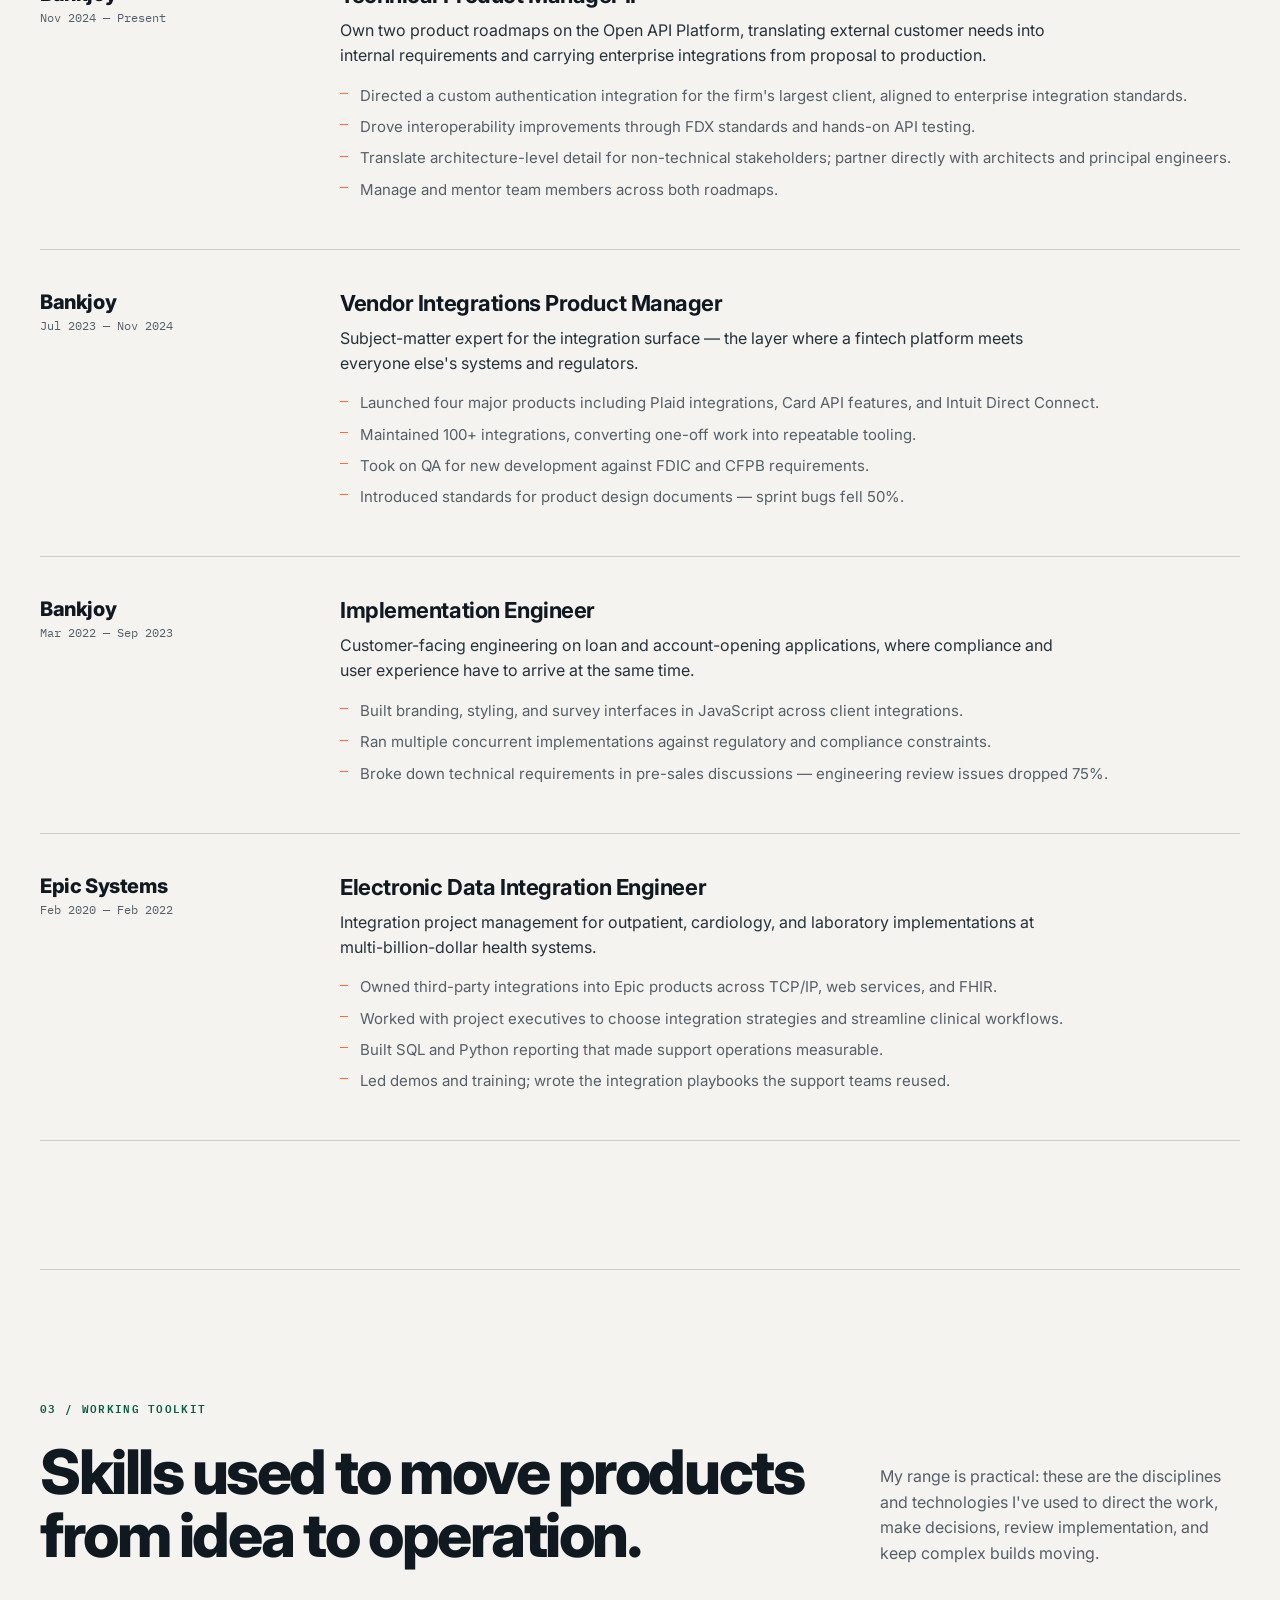
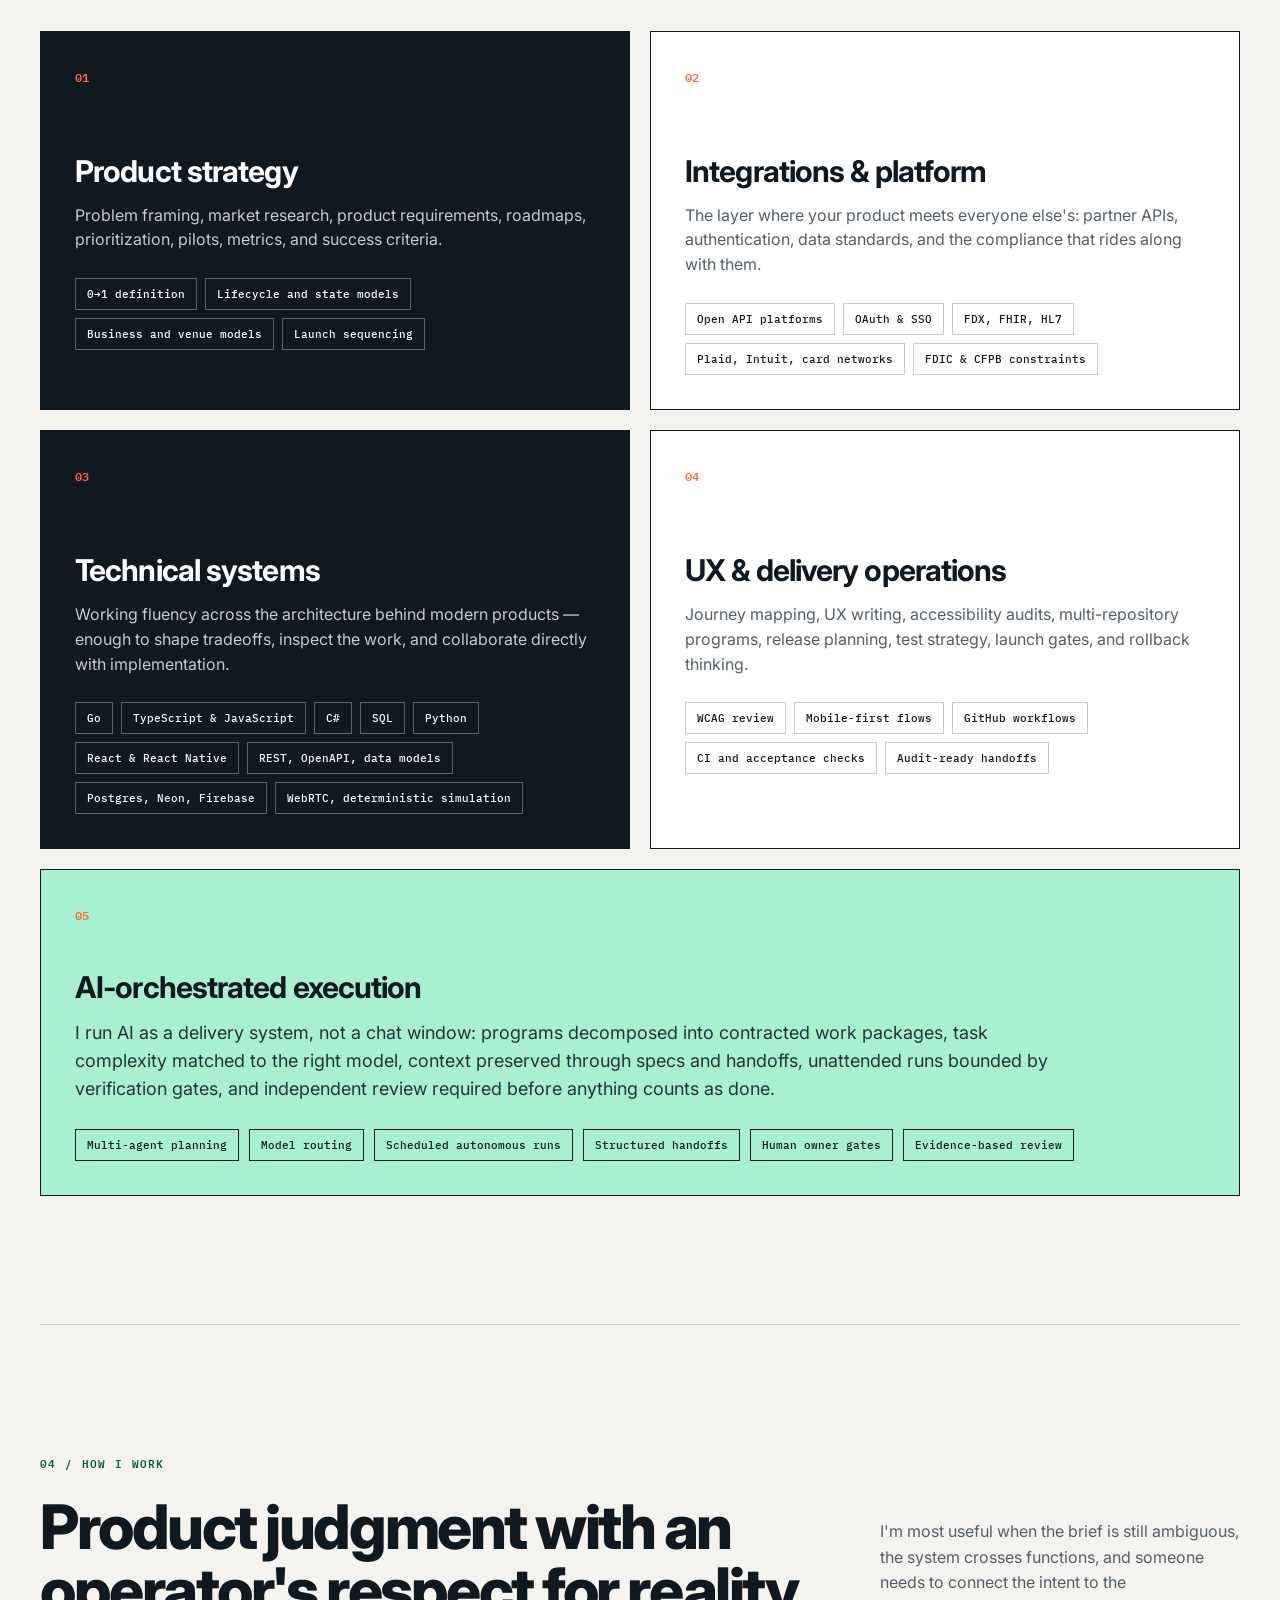
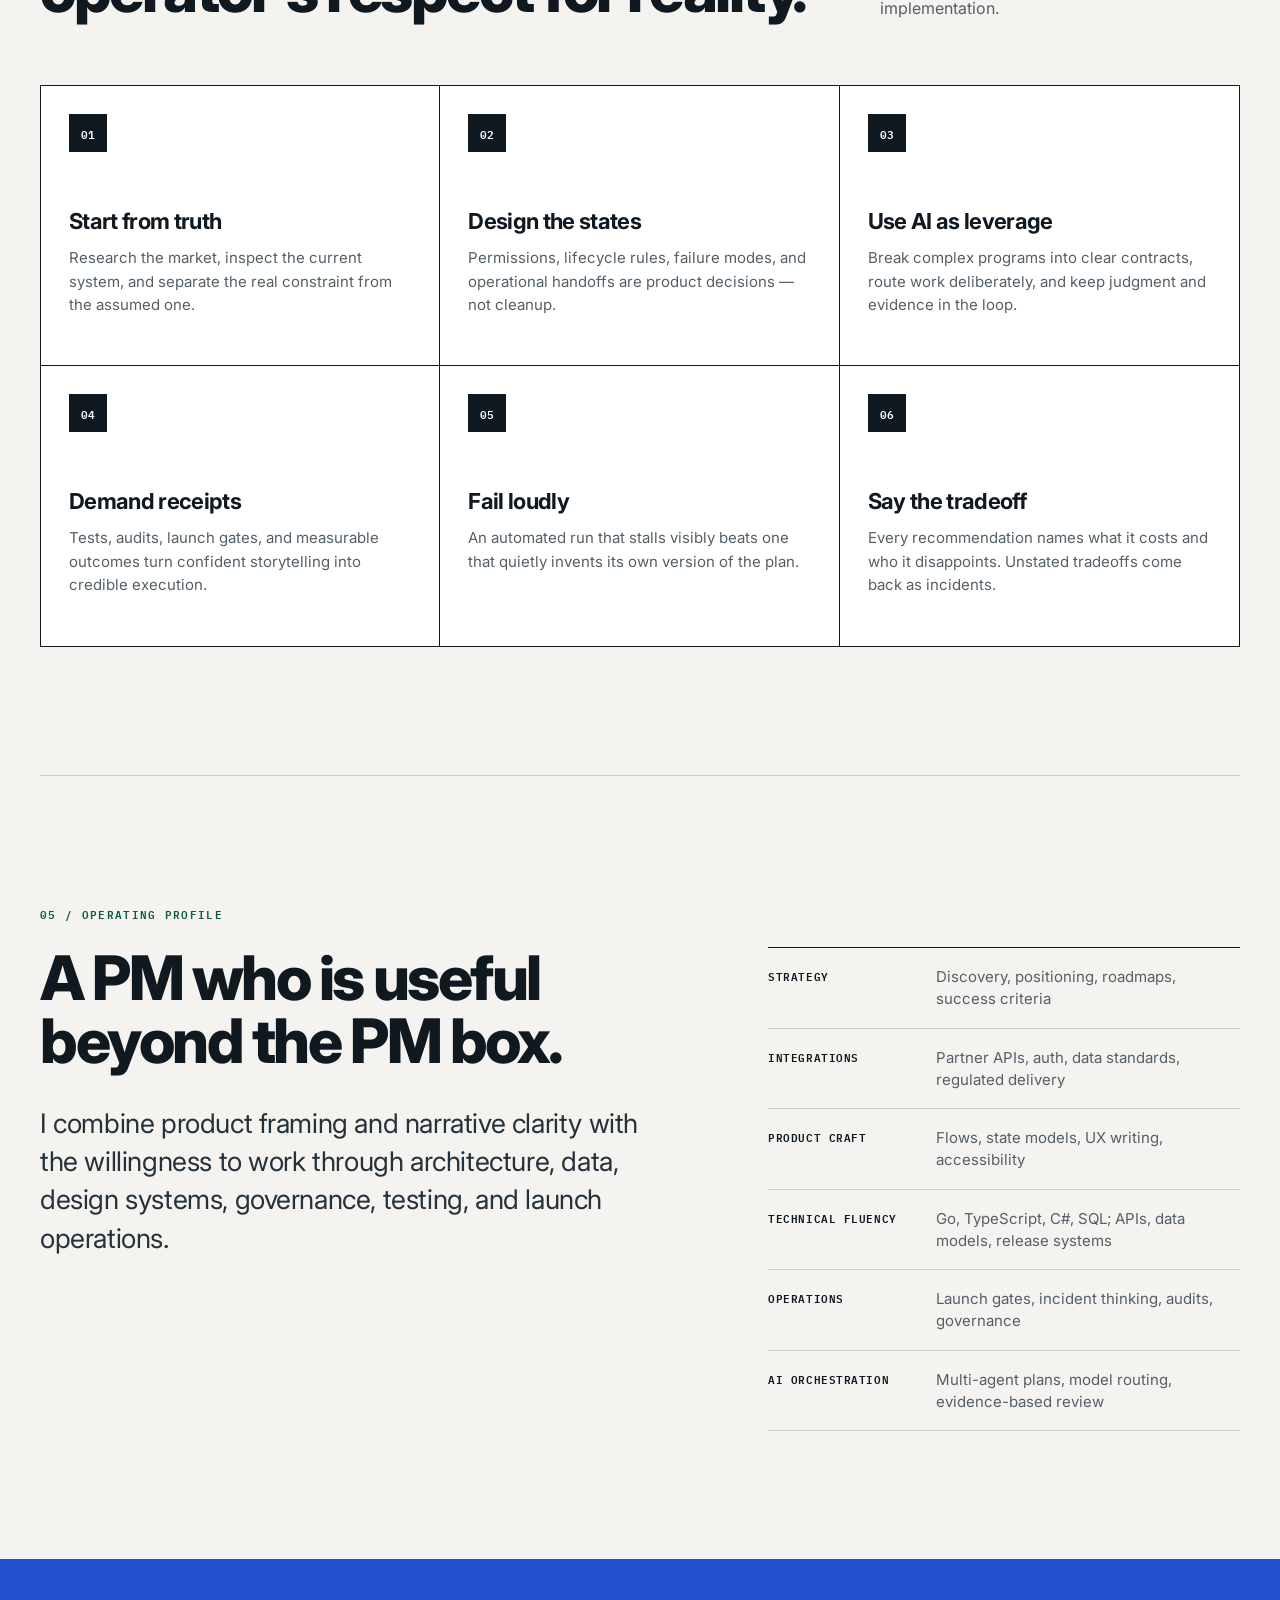
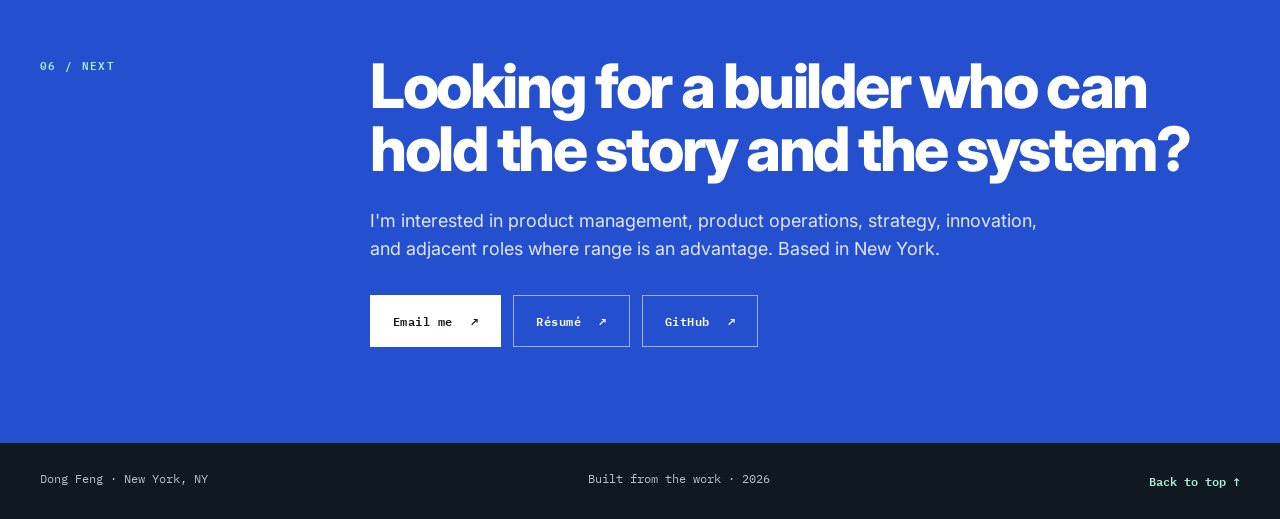
==== commit 2a2d2c91: "Publish expanded portfolio and resume" ====
--- a/index.html
+++ b/index.html
@@ -6,61 +6,77 @@
     <meta name="theme-color" content="#101820" />
     <meta
       name="description"
-      content="Dong is a product builder and operator who turns ambitious ideas into working, trustworthy systems."
+      content="Dong Feng is a technical product manager and builder in New York — fintech and healthcare integrations by day, self-built products with verified delivery systems the rest of the time."
     />
-    <meta property="og:title" content="Dong — Product Builder & Operator" />
+    <meta property="og:title" content="Dong Feng — Technical Product Manager & Builder" />
     <meta
       property="og:description"
-      content="Product strategy, systems thinking, technical fluency, and AI-enabled execution."
+      content="Vendor integrations and API platforms at Bankjoy. EHR integration at Epic. Four self-built products with receipts."
     />
     <meta property="og:type" content="website" />
     <meta property="og:url" content="https://dongfeng2015.github.io/" />
-    <title>Dong — Product Builder &amp; Operator</title>
+    <title>Dong Feng — Technical Product Manager &amp; Builder</title>
+
+    <link rel="preconnect" href="https://fonts.googleapis.com" />
+    <link rel="preconnect" href="https://fonts.gstatic.com" crossorigin />
+    <link
+      href="https://fonts.googleapis.com/css2?family=Inter:wght@400;500;600;700;800;900&family=IBM+Plex+Mono:wght@500;600&display=swap"
+      rel="stylesheet"
+    />
     <link rel="stylesheet" href="styles.css" />
     <script defer src="script.js"></script>
     <script type="application/ld+json">
       {
         "@context": "https://schema.org",
         "@type": "Person",
-        "name": "Dong",
+        "name": "Dong Feng",
+        "jobTitle": "Technical Product Manager",
         "url": "https://dongfeng2015.github.io/",
+        "email": "mailto:fengdong@umich.edu",
+        "address": { "@type": "PostalAddress", "addressLocality": "New York", "addressRegion": "NY" },
+        "worksFor": { "@type": "Organization", "name": "Bankjoy" },
+        "alumniOf": { "@type": "CollegeOrUniversity", "name": "University of Michigan" },
         "sameAs": ["https://github.com/dongfeng2015"],
         "knowsAbout": [
-          "Product management",
-          "Product operations",
-          "Systems thinking",
-          "User experience",
-          "AI-enabled product development"
+          "Technical product management",
+          "API platforms and vendor integrations",
+          "EHR and healthcare data standards",
+          "Fintech data interoperability",
+          "Multi-agent AI delivery",
+          "Deterministic systems"
         ]
       }
     </script>
   </head>
   <body>
     <a class="skip-link" href="#main">Skip to content</a>
+    <div class="scroll-progress" aria-hidden="true"><i></i></div>
 
     <header class="site-header">
-      <a class="wordmark" href="#top" aria-label="Dong, back to top">DONG<span>.</span></a>
+      <a class="wordmark" href="#top" aria-label="Dong Feng, back to top">DONG FENG<span>.</span></a>
       <nav aria-label="Primary navigation">
         <a href="#work">Work</a>
+        <a href="#experience">Experience</a>
         <a href="#skills">Skills</a>
         <a href="#approach">Approach</a>
+        <a href="resume.html">Résumé</a>
       </nav>
-      <a class="nav-cta" href="https://github.com/dongfeng2015" target="_blank" rel="noreferrer">
-        GitHub <span aria-hidden="true">↗</span>
+      <a class="nav-cta" href="resume.html">
+        Résumé <span aria-hidden="true">↗</span>
       </a>
     </header>
 
     <main id="main">
       <section class="hero" id="top">
         <div class="hero-copy reveal">
-          <p class="overline">Product builder · operator · systems thinker</p>
-          <h1>I turn ambitious product ideas into <span>working systems.</span></h1>
+          <p class="overline">Technical product manager · New York · builds his own products</p>
+          <h1>I turn ambitious product ideas into <span>systems that hold up.</span></h1>
           <p class="hero-summary">
-            I work across strategy, experience, technology, and operations—bringing enough structure to move fast without losing sight of the people the product is for.
+            Six years shipping integrations and API platforms in fintech and healthcare — and a second practice building my own products end to end, with the verification machinery that proves they still work tomorrow.
           </p>
           <div class="hero-actions">
             <a class="button button-primary" href="#work">Explore the work <span aria-hidden="true">↓</span></a>
-            <button class="button button-secondary" type="button" data-print>Print résumé <span aria-hidden="true">↗</span></button>
+            <a class="button button-secondary" href="resume.html">Read the résumé <span aria-hidden="true">↗</span></a>
           </div>
         </div>
 
@@ -70,17 +86,27 @@
             <li><span>01</span><strong>Find the real problem</strong><i>Research</i></li>
             <li><span>02</span><strong>Make the system legible</strong><i>Strategy</i></li>
             <li><span>03</span><strong>Build the honest version</strong><i>Execution</i></li>
-            <li><span>04</span><strong>Harden what matters</strong><i>Operations</i></li>
+            <li><span>04</span><strong>Prove it still works</strong><i>Verification</i></li>
           </ol>
           <p>A product is a promise made operational.</p>
         </div>
       </section>
 
       <section class="signal-bar" aria-label="Areas of strength">
-        <span>Product strategy</span>
+        <span>API &amp; vendor integrations</span>
         <span>Systems thinking</span>
         <span>Technical direction</span>
-        <span>AI-enabled delivery</span>
+        <span>AI-orchestrated delivery</span>
+      </section>
+
+      <section class="receipts" aria-labelledby="receipts-title">
+        <h2 id="receipts-title" class="visually-hidden">Proof points</h2>
+        <div class="receipts-grid">
+          <div><span>100+</span><p>integrations owned as subject-matter expert at Bankjoy</p></div>
+          <div><span>15+</span><p>features launched, driving 100%+ growth in expansion deals</p></div>
+          <div><span>50%</span><p>fewer sprint bugs after introducing design-doc standards</p></div>
+          <div><span>4</span><p>products of my own, carried from idea to running system</p></div>
+        </div>
       </section>
 
       <section class="intro section reveal" aria-labelledby="intro-title">
@@ -88,7 +114,7 @@
         <div>
           <h2 id="intro-title">The work is bigger than the feature list.</h2>
           <p class="large-copy">
-            Across consumer apps and analytical systems, the pattern is consistent: clarify the value, map the hidden rules, build across the seams, and create the operating model that lets the product hold up in the real world.
+            Whether it's a bank's open API platform, a hospital's data integration, or a real-time game I built myself, the pattern is the same: clarify the value, map the hidden rules, build across the seams, then build the machinery that proves the thing still works tomorrow.
           </p>
         </div>
       </section>
@@ -97,10 +123,10 @@
         <div class="section-heading reveal">
           <div>
             <p class="section-index">01 / SELECTED WORK</p>
-            <h2 id="work-title">Three products.<br />One way of operating.</h2>
+            <h2 id="work-title">Four products.<br />One way of operating.</h2>
           </div>
           <p>
-            These are collaborative products built with small teams and AI agents. My contribution sits where product direction, decision quality, and execution meet.
+            These are products I've built outside of work with small teams and orchestrated AI agents. My contribution sits where product direction, decision quality, and verified execution meet.
           </p>
         </div>
 
@@ -110,7 +136,7 @@
             <p class="case-type">SOCIAL PRODUCT · MOBILE · WEB · OPERATIONS</p>
             <h3>FourFriends</h3>
             <p class="case-lede">
-              A social discovery product that helps people turn shared interests into small-group plans—and gives venues a path to participate in the experience.
+              A social discovery product that helps people turn shared interests into small-group plans — and gives venues a path to participate in the experience.
             </p>
             <div class="case-columns">
               <div>
@@ -122,6 +148,16 @@
                 <p>Consumer mobile flows, a matching backend, group confirmation and chat, venue portals, operator tools, perks, reporting, and an auditable delivery system.</p>
               </div>
             </div>
+            <div class="case-columns">
+              <div>
+                <h4>Judgment call that mattered</h4>
+                <p>A system review found blocked and reported users were excluded from the backfill path but not from primary matching — a safety gap, fixed as a one-clause change and shipped ahead of the rest of the plan.</p>
+              </div>
+              <div>
+                <h4>Where it goes next</h4>
+                <p>Matching moves from exact-string filtering to scored, maximin group assembly using interest and reliability signals already collected; the concierge stops inventing categories the matcher can't honour.</p>
+              </div>
+            </div>
           </div>
           <div class="case-proof">
             <p>PRODUCT PROOF</p>
@@ -145,6 +181,7 @@
               <div><dt>Direction</dt><dd>Local-first habit loop, community and challenge expansion</dd></div>
               <div><dt>System</dt><dd>React Native, Go API, Postgres persistence, auth handoff</dd></div>
               <div><dt>Operating focus</dt><dd>Design-system cohesion, launch UX, verification</dd></div>
+              <div><dt>Recent call</dt><dd>Collapsed three competing sign-in surfaces into one contextual prompt; caught body text at 3.77:1 and specified the AA fix</dd></div>
             </dl>
           </article>
 
@@ -159,20 +196,131 @@
               <div><dt>Direction</dt><dd>World-class analyst standard with explicit owner gates</dd></div>
               <div><dt>System</dt><dd>Decision ledgers, reconciliation, source controls, reporting</dd></div>
               <div><dt>Operating focus</dt><dd>Audit → roadmap → phased multi-agent execution</dd></div>
+              <div><dt>Recent call</dt><dd>Nothing advances without a named owner decision on the record</dd></div>
             </dl>
           </article>
 
-        </div>
+          <article class="case-card case-card-wide reveal">
+            <p class="case-type">REAL-TIME GAME · DETERMINISTIC NETCODE · AUTONOMOUS DELIVERY</p>
+            <div class="case-card-top"><span>04</span><span class="status">BUILDING NIGHTLY</span></div>
+            <h3>Stickfall</h3>
+            <p>
+              A Flash-era arcade game rebuilt as a single self-contained web build with friends-only online play — and, underneath it, a delivery machine that runs without me in the room.
+            </p>
+            <dl>
+              <div><dt>Direction</dt><dd>Lockstep determinism over WebRTC, stateless signalling, no game server to operate</dd></div>
+              <div><dt>System</dt><dd>Room-code host/join, party lobby, in-match chat, disconnect and rejoin, determinism self-check</dd></div>
+              <div><dt>Operating focus</dt><dd>A self-rescheduling build loop that advances one phase, verifies it, and files an owner-facing report every run</dd></div>
+              <div><dt>Recent call</dt><dd>Overrode the plan's shortcut of reusing source-game strings; clean-room policy is enforced by an automated gate, not good intentions</dd></div>
+            </dl>
+            <div class="impact-flow">
+              <span><b>66/66</b> gate steps green</span>
+              <span><b>122</b> tests passing</span>
+              <span><b>200</b> chaos matches</span>
+              <span><b>10,000</b> case fuzz</span>
+              <span><b>272 KB</b> single-file build</span>
+              <span><b>8</b> decisions recorded before code</span>
+            </div>
+          </article>
+        </div>
+
+        <div class="also reveal">
+          <p class="section-index">ALSO IN FLIGHT</p>
+          <div>
+            <h3>Be Chalant — print-on-demand apparel</h3>
+            <p>
+              Brand kit, product and collection structure, and a platform decision made on unit economics rather than ambition: stay on the free storefront until traffic exists, move to Shopify the moment not owning the customer list starts costing real money. The current constraint is print quality, so the next spend is sample orders chosen to expose the most failure modes for the least money — not a nicer theme.
+            </p>
+          </div>
+        </div>
+      </section>
+
+      <section class="experience section" id="experience" aria-labelledby="experience-title">
+        <div class="section-heading reveal">
+          <div>
+            <p class="section-index">02 / TRACK RECORD</p>
+            <h2 id="experience-title">Integrations, APIs, and the messy middle.</h2>
+          </div>
+          <p>
+            Six years in regulated industries where the integration is the product and a bad handoff is somebody's paycheck or medical record.
+          </p>
+        </div>
+
+        <ol class="timeline">
+          <li class="reveal">
+            <div class="role-meta">
+              <p class="role-org">Bankjoy</p>
+              <p class="role-dates">Nov 2024 — Present</p>
+            </div>
+            <div class="role-body">
+              <h3>Technical Product Manager II</h3>
+              <p>Own two product roadmaps on the Open API Platform, translating external customer needs into internal requirements and carrying enterprise integrations from proposal to production.</p>
+              <ul>
+                <li>Directed a custom authentication integration for the firm's largest client, aligned to enterprise integration standards.</li>
+                <li>Drove interoperability improvements through FDX standards and hands-on API testing.</li>
+                <li>Translate architecture-level detail for non-technical stakeholders; partner directly with architects and principal engineers.</li>
+                <li>Manage and mentor team members across both roadmaps.</li>
+              </ul>
+            </div>
+          </li>
+          <li class="reveal">
+            <div class="role-meta">
+              <p class="role-org">Bankjoy</p>
+              <p class="role-dates">Jul 2023 — Nov 2024</p>
+            </div>
+            <div class="role-body">
+              <h3>Vendor Integrations Product Manager</h3>
+              <p>Subject-matter expert for the integration surface — the layer where a fintech platform meets everyone else's systems and regulators.</p>
+              <ul>
+                <li>Launched four major products including Plaid integrations, Card API features, and Intuit Direct Connect.</li>
+                <li>Maintained 100+ integrations, converting one-off work into repeatable tooling.</li>
+                <li>Took on QA for new development against FDIC and CFPB requirements.</li>
+                <li>Introduced standards for product design documents — sprint bugs fell 50%.</li>
+              </ul>
+            </div>
+          </li>
+          <li class="reveal">
+            <div class="role-meta">
+              <p class="role-org">Bankjoy</p>
+              <p class="role-dates">Mar 2022 — Sep 2023</p>
+            </div>
+            <div class="role-body">
+              <h3>Implementation Engineer</h3>
+              <p>Customer-facing engineering on loan and account-opening applications, where compliance and user experience have to arrive at the same time.</p>
+              <ul>
+                <li>Built branding, styling, and survey interfaces in JavaScript across client integrations.</li>
+                <li>Ran multiple concurrent implementations against regulatory and compliance constraints.</li>
+                <li>Broke down technical requirements in pre-sales discussions — engineering review issues dropped 75%.</li>
+              </ul>
+            </div>
+          </li>
+          <li class="reveal">
+            <div class="role-meta">
+              <p class="role-org">Epic Systems</p>
+              <p class="role-dates">Feb 2020 — Feb 2022</p>
+            </div>
+            <div class="role-body">
+              <h3>Electronic Data Integration Engineer</h3>
+              <p>Integration project management for outpatient, cardiology, and laboratory implementations at multi-billion-dollar health systems.</p>
+              <ul>
+                <li>Owned third-party integrations into Epic products across TCP/IP, web services, and FHIR.</li>
+                <li>Worked with project executives to choose integration strategies and streamline clinical workflows.</li>
+                <li>Built SQL and Python reporting that made support operations measurable.</li>
+                <li>Led demos and training; wrote the integration playbooks the support teams reused.</li>
+              </ul>
+            </div>
+          </li>
+        </ol>
       </section>
 
       <section class="skills section" id="skills" aria-labelledby="skills-title">
         <div class="section-heading reveal">
           <div>
-            <p class="section-index">02 / WORKING TOOLKIT</p>
+            <p class="section-index">03 / WORKING TOOLKIT</p>
             <h2 id="skills-title">Skills used to move products from idea to operation.</h2>
           </div>
           <p>
-            My range is practical: these are the disciplines and technologies I’ve used to direct the work, make decisions, review implementation, and keep complex builds moving.
+            My range is practical: these are the disciplines and technologies I've used to direct the work, make decisions, review implementation, and keep complex builds moving.
           </p>
         </div>
 
@@ -185,27 +333,27 @@
           </article>
           <article class="reveal">
             <span>02</span>
-            <h3>UX &amp; product craft</h3>
-            <p>Journey mapping, interaction flows, UX writing, design-system consistency, accessibility, and evidence-backed interface audits.</p>
-            <ul><li>WCAG review</li><li>Mobile-first flows</li><li>State-driven copy</li><li>Trust and safety UX</li></ul>
+            <h3>Integrations &amp; platform</h3>
+            <p>The layer where your product meets everyone else's: partner APIs, authentication, data standards, and the compliance that rides along with them.</p>
+            <ul><li>Open API platforms</li><li>OAuth &amp; SSO</li><li>FDX, FHIR, HL7</li><li>Plaid, Intuit, card networks</li><li>FDIC &amp; CFPB constraints</li></ul>
           </article>
           <article class="reveal">
             <span>03</span>
             <h3>Technical systems</h3>
-            <p>Working fluency across the architecture behind modern products—enough to shape tradeoffs, inspect the work, and collaborate directly with implementation.</p>
-            <ul><li>React, React Native, TypeScript</li><li>Go and Python services</li><li>REST, OpenAPI, data models</li><li>Postgres, Neon, Firebase</li></ul>
+            <p>Working fluency across the architecture behind modern products — enough to shape tradeoffs, inspect the work, and collaborate directly with implementation.</p>
+            <ul><li>Go</li><li>TypeScript &amp; JavaScript</li><li>C#</li><li>SQL</li><li>Python</li><li>React &amp; React Native</li><li>REST, OpenAPI, data models</li><li>Postgres, Neon, Firebase</li><li>WebRTC, deterministic simulation</li></ul>
           </article>
           <article class="reveal">
             <span>04</span>
-            <h3>Delivery &amp; operations</h3>
-            <p>Multi-repository programs, release planning, test strategy, launch gates, deployment handoffs, governance, and rollback thinking.</p>
-            <ul><li>GitHub workflows</li><li>CI and acceptance checks</li><li>Render and hosted services</li><li>Audit-ready handoffs</li></ul>
+            <h3>UX &amp; delivery operations</h3>
+            <p>Journey mapping, UX writing, accessibility audits, multi-repository programs, release planning, test strategy, launch gates, and rollback thinking.</p>
+            <ul><li>WCAG review</li><li>Mobile-first flows</li><li>GitHub workflows</li><li>CI and acceptance checks</li><li>Audit-ready handoffs</li></ul>
           </article>
           <article class="reveal toolkit-wide">
             <span>05</span>
-            <h3>AI-enabled execution</h3>
-            <p>I use AI as an operating advantage: decomposing programs into clear work packages, matching task complexity to the right model, preserving context through specs and handoffs, and requiring independent review for high-risk work.</p>
-            <ul><li>Multi-agent planning</li><li>Model routing</li><li>Structured handoffs</li><li>Human owner gates</li><li>Evidence-based review</li></ul>
+            <h3>AI-orchestrated execution</h3>
+            <p>I run AI as a delivery system, not a chat window: programs decomposed into contracted work packages, task complexity matched to the right model, context preserved through specs and handoffs, unattended runs bounded by verification gates, and independent review required before anything counts as done.</p>
+            <ul><li>Multi-agent planning</li><li>Model routing</li><li>Scheduled autonomous runs</li><li>Structured handoffs</li><li>Human owner gates</li><li>Evidence-based review</li></ul>
           </article>
         </div>
       </section>
@@ -213,22 +361,24 @@
       <section class="approach section" id="approach" aria-labelledby="approach-title">
         <div class="section-heading reveal">
           <div>
-            <p class="section-index">03 / HOW I WORK</p>
-            <h2 id="approach-title">Product judgment with an operator’s respect for reality.</h2>
-          </div>
-          <p>I’m most useful when the brief is still ambiguous, the system crosses functions, and someone needs to connect the intent to the implementation.</p>
+            <p class="section-index">04 / HOW I WORK</p>
+            <h2 id="approach-title">Product judgment with an operator's respect for reality.</h2>
+          </div>
+          <p>I'm most useful when the brief is still ambiguous, the system crosses functions, and someone needs to connect the intent to the implementation.</p>
         </div>
 
         <div class="principles">
           <article class="reveal"><span>01</span><h3>Start from truth</h3><p>Research the market, inspect the current system, and separate the real constraint from the assumed one.</p></article>
-          <article class="reveal"><span>02</span><h3>Design the states</h3><p>Permissions, lifecycle rules, failure modes, and operational handoffs are product decisions—not cleanup.</p></article>
+          <article class="reveal"><span>02</span><h3>Design the states</h3><p>Permissions, lifecycle rules, failure modes, and operational handoffs are product decisions — not cleanup.</p></article>
           <article class="reveal"><span>03</span><h3>Use AI as leverage</h3><p>Break complex programs into clear contracts, route work deliberately, and keep judgment and evidence in the loop.</p></article>
           <article class="reveal"><span>04</span><h3>Demand receipts</h3><p>Tests, audits, launch gates, and measurable outcomes turn confident storytelling into credible execution.</p></article>
+          <article class="reveal"><span>05</span><h3>Fail loudly</h3><p>An automated run that stalls visibly beats one that quietly invents its own version of the plan.</p></article>
+          <article class="reveal"><span>06</span><h3>Say the tradeoff</h3><p>Every recommendation names what it costs and who it disappoints. Unstated tradeoffs come back as incidents.</p></article>
         </div>
       </section>
 
       <section class="profile section" id="profile" aria-labelledby="profile-title">
-        <p class="section-index">04 / OPERATING PROFILE</p>
+        <p class="section-index">05 / OPERATING PROFILE</p>
         <div class="profile-grid reveal">
           <div>
             <h2 id="profile-title">A PM who is useful beyond the PM box.</h2>
@@ -238,8 +388,9 @@
           </div>
           <div class="capability-list">
             <div><span>Strategy</span><p>Discovery, positioning, roadmaps, success criteria</p></div>
+            <div><span>Integrations</span><p>Partner APIs, auth, data standards, regulated delivery</p></div>
             <div><span>Product craft</span><p>Flows, state models, UX writing, accessibility</p></div>
-            <div><span>Technical fluency</span><p>APIs, data models, auth, permissions, release systems</p></div>
+            <div><span>Technical fluency</span><p>Go, TypeScript, C#, SQL; APIs, data models, release systems</p></div>
             <div><span>Operations</span><p>Launch gates, incident thinking, audits, governance</p></div>
             <div><span>AI orchestration</span><p>Multi-agent plans, model routing, evidence-based review</p></div>
           </div>
@@ -247,17 +398,21 @@
       </section>
 
       <section class="contact section reveal" aria-labelledby="contact-title">
-        <p class="section-index">05 / NEXT</p>
+        <p class="section-index">06 / NEXT</p>
         <div>
           <h2 id="contact-title">Looking for a builder who can hold the story and the system?</h2>
-          <p>I’m interested in product management, product operations, strategy, innovation, and adjacent roles where range is an advantage.</p>
-          <a class="button button-light" href="https://github.com/dongfeng2015" target="_blank" rel="noreferrer">View GitHub <span aria-hidden="true">↗</span></a>
+          <p>I'm interested in product management, product operations, strategy, innovation, and adjacent roles where range is an advantage. Based in New York.</p>
+          <div class="contact-actions">
+            <a class="button button-light" href="mailto:fengdong@umich.edu">Email me <span aria-hidden="true">↗</span></a>
+            <a class="button button-ghost" href="resume.html">Résumé <span aria-hidden="true">↗</span></a>
+            <a class="button button-ghost" href="https://github.com/dongfeng2015" target="_blank" rel="noreferrer">GitHub <span aria-hidden="true">↗</span></a>
+          </div>
         </div>
       </section>
     </main>
 
     <footer>
-      <span>Dong · Product Builder &amp; Operator</span>
+      <span>Dong Feng · New York, NY</span>
       <span>Built from the work · 2026</span>
       <a href="#top">Back to top ↑</a>
     </footer>
--- a/styles.css
+++ b/styles.css
@@ -1,15 +1,37 @@
+/* ============================================================
+   Dong Feng — portfolio + résumé
+   Editorial / Swiss-brutalist system. Two typefaces:
+   Inter for voice, IBM Plex Mono for anything that behaves
+   like a label, index, status, or measurement.
+   ============================================================ */
+
 :root {
   --ink: #101820;
-  --ink-soft: #25313a;
+  --ink-soft: #26323b;
   --paper: #f4f3ef;
+  --paper-2: #eceae4;
   --white: #ffffff;
   --line: #c9ceca;
-  --muted: #647078;
+  --line-soft: #dedbd4;
+  --muted: #545f67;          /* darkened for AA on paper */
+  --muted-dark: #aab4ba;     /* muted text on ink */
   --mint: #a8f0cf;
-  --mint-deep: #0e6b51;
+  --mint-deep: #0b5c45;      /* darkened for AA on paper */
   --orange: #ff6b35;
-  --blue: #2855d9;
+  --blue: #2450cf;           /* darkened for AA with white text */
+  --blue-pale: #e9edff;
+
+  --sans: Inter, ui-sans-serif, -apple-system, BlinkMacSystemFont, "Segoe UI", sans-serif;
+  --mono: "IBM Plex Mono", ui-monospace, SFMono-Regular, Menlo, monospace;
+
   --max: 1200px;
+  --s1: 8px;
+  --s2: 16px;
+  --s3: 24px;
+  --s4: 40px;
+  --s5: 64px;
+  --s6: 96px;
+  --s7: 128px;
 }
 
 * { box-sizing: border-box; }
@@ -18,198 +40,443 @@
   margin: 0;
   color: var(--ink);
   background: var(--paper);
-  font-family: Inter, ui-sans-serif, -apple-system, BlinkMacSystemFont, "Segoe UI", sans-serif;
+  font-family: var(--sans);
+  font-size: 16px;
   -webkit-font-smoothing: antialiased;
+  text-rendering: optimizeLegibility;
 }
 
 a { color: inherit; text-decoration: none; }
 button { font: inherit; }
-.skip-link { position: fixed; left: 16px; top: -60px; z-index: 100; padding: 12px 16px; background: var(--mint); color: var(--ink); font-weight: 800; }
+img { max-width: 100%; }
+
+.visually-hidden {
+  position: absolute;
+  width: 1px; height: 1px;
+  margin: -1px; padding: 0;
+  overflow: hidden; clip: rect(0 0 0 0);
+  white-space: nowrap; border: 0;
+}
+
+.skip-link {
+  position: fixed; left: 16px; top: -60px; z-index: 100;
+  padding: 12px 16px; background: var(--mint); color: var(--ink);
+  font-weight: 800;
+}
 .skip-link:focus { top: 12px; }
 :focus-visible { outline: 3px solid var(--orange); outline-offset: 4px; }
 
+/* ---------- scroll progress ---------- */
+.scroll-progress {
+  position: fixed; inset: 0 0 auto 0; z-index: 40;
+  height: 3px; background: transparent; pointer-events: none;
+}
+.scroll-progress i {
+  display: block; height: 100%; width: 0%;
+  background: var(--orange);
+  transition: width .08s linear;
+}
+
+/* ---------- header ---------- */
 .site-header {
-  position: sticky;
-  top: 0;
-  z-index: 20;
-  display: grid;
-  grid-template-columns: 1fr auto 1fr;
+  position: sticky; top: 0; z-index: 20;
+  display: grid; grid-template-columns: 1fr auto 1fr;
   align-items: center;
-  width: 100%;
-  min-height: 72px;
+  width: 100%; min-height: 72px;
   padding: 0 max(24px, calc((100vw - var(--max)) / 2));
   color: var(--white);
   background: rgba(16, 24, 32, .94);
   border-bottom: 1px solid rgba(255,255,255,.16);
   backdrop-filter: blur(18px);
 }
-.wordmark { justify-self: start; font-size: 17px; font-weight: 900; letter-spacing: .06em; }
+.wordmark {
+  justify-self: start;
+  font-family: var(--mono);
+  font-size: 14px; font-weight: 600; letter-spacing: .08em;
+}
 .wordmark span { color: var(--mint); }
-.site-header nav { display: flex; gap: 34px; }
-.site-header nav a { color: #c9d0d5; font-size: 13px; font-weight: 700; }
+.site-header nav { display: flex; gap: 30px; }
+.site-header nav a {
+  position: relative;
+  color: #d3d9dd;
+  font-family: var(--mono);
+  font-size: 12px; font-weight: 500; letter-spacing: .04em;
+}
+.site-header nav a::after {
+  content: ""; position: absolute; left: 0; right: 100%; bottom: -6px;
+  height: 1px; background: var(--mint); transition: right .25s ease;
+}
 .site-header nav a:hover { color: var(--mint); }
-.nav-cta { justify-self: end; padding-bottom: 3px; border-bottom: 1px solid var(--mint); font-size: 13px; font-weight: 800; }
-
+.site-header nav a:hover::after { right: 0; }
+.nav-cta {
+  justify-self: end; padding-bottom: 3px;
+  border-bottom: 1px solid var(--mint);
+  font-family: var(--mono); font-size: 12px; font-weight: 600;
+}
+
+/* ---------- hero ---------- */
 .hero {
-  display: grid;
-  grid-template-columns: 1.25fr .75fr;
-  gap: 70px;
-  align-items: center;
-  min-height: 720px;
+  display: grid; grid-template-columns: 1.25fr .75fr;
+  gap: 70px; align-items: center;
+  min-height: 700px;
   padding: 94px max(24px, calc((100vw - var(--max)) / 2));
   color: var(--white);
   background:
-    linear-gradient(115deg, rgba(40,85,217,.16), transparent 45%),
-    var(--ink);
-}
-.overline, .section-index, .case-type { margin: 0 0 24px; font-size: 11px; font-weight: 850; letter-spacing: .15em; text-transform: uppercase; }
+    radial-gradient(1100px 600px at 12% 12%, rgba(36,80,207,.22), transparent 62%),
+    linear-gradient(180deg, #131d26, var(--ink));
+  position: relative; overflow: hidden;
+}
+.hero::before {
+  content: ""; position: absolute; inset: 0; pointer-events: none;
+  background-image:
+    linear-gradient(rgba(255,255,255,.035) 1px, transparent 1px),
+    linear-gradient(90deg, rgba(255,255,255,.035) 1px, transparent 1px);
+  background-size: 64px 64px;
+  mask-image: radial-gradient(900px 520px at 70% 40%, #000 20%, transparent 80%);
+}
+.hero > * { position: relative; }
+
+.overline, .section-index, .case-type {
+  margin: 0 0 24px;
+  font-family: var(--mono);
+  font-size: 11px; font-weight: 600; letter-spacing: .12em; text-transform: uppercase;
+}
 .overline { color: var(--mint); }
-.hero h1 { max-width: 790px; margin: 0; font-size: clamp(58px, 7.2vw, 106px); line-height: .91; letter-spacing: -.075em; font-weight: 760; }
+.hero h1 {
+  max-width: 15ch; margin: 0;
+  font-size: clamp(48px, 6.4vw, 92px);
+  line-height: .95; letter-spacing: -.045em; font-weight: 800;
+}
 .hero h1 span { color: var(--mint); }
-.hero-summary { max-width: 700px; margin: 34px 0 0; color: #c8d0d5; font-size: clamp(18px, 2vw, 23px); line-height: 1.5; }
+.hero-summary {
+  max-width: 62ch; margin: 32px 0 0;
+  color: #ccd4d9; font-size: clamp(17px, 1.7vw, 21px); line-height: 1.55;
+}
 .hero-actions { display: flex; gap: 12px; flex-wrap: wrap; margin-top: 38px; }
-.button { display: inline-flex; align-items: center; justify-content: center; gap: 24px; min-height: 52px; padding: 0 20px; border: 1px solid; border-radius: 0; font-weight: 850; font-size: 13px; cursor: pointer; transition: transform .2s ease, box-shadow .2s ease; }
+
+.button {
+  display: inline-flex; align-items: center; justify-content: center; gap: 18px;
+  min-height: 52px; padding: 0 22px;
+  border: 1px solid; border-radius: 0;
+  font-family: var(--mono); font-weight: 600; font-size: 12px; letter-spacing: .04em;
+  cursor: pointer;
+  transition: transform .2s ease, box-shadow .2s ease, background-color .2s ease;
+}
 .button:hover { transform: translate(-3px, -3px); box-shadow: 6px 6px 0 var(--orange); }
 .button-primary { color: var(--ink); background: var(--mint); border-color: var(--mint); }
-.button-secondary { color: var(--white); background: transparent; border-color: #6d777d; }
+.button-secondary { color: var(--white); background: transparent; border-color: #7c868c; }
+.button-secondary:hover { background: rgba(255,255,255,.06); }
 .button-light { color: var(--ink); background: var(--white); border-color: var(--white); }
+.button-ghost { color: var(--white); background: transparent; border-color: rgba(255,255,255,.55); }
+.button-ghost:hover { background: rgba(255,255,255,.1); }
 
 .hero-system { border: 1px solid #58636a; background: #16222b; box-shadow: 18px 18px 0 var(--blue); }
-.system-label { display: flex; justify-content: space-between; padding: 18px 20px; color: var(--mint); border-bottom: 1px solid #58636a; font-size: 10px; font-weight: 850; letter-spacing: .13em; }
+.system-label {
+  display: flex; justify-content: space-between; padding: 18px 20px;
+  color: var(--mint); border-bottom: 1px solid #58636a;
+  font-family: var(--mono); font-size: 10px; font-weight: 600; letter-spacing: .12em;
+}
 .hero-system ol { margin: 0; padding: 0; list-style: none; }
-.hero-system li { display: grid; grid-template-columns: 38px 1fr auto; gap: 12px; align-items: center; min-height: 68px; padding: 0 20px; border-bottom: 1px solid #3b464e; }
-.hero-system li span { color: var(--orange); font-size: 11px; font-weight: 900; }
+.hero-system li {
+  display: grid; grid-template-columns: 38px 1fr auto; gap: 12px; align-items: center;
+  min-height: 68px; padding: 0 20px; border-bottom: 1px solid #3b464e;
+}
+.hero-system li span { color: var(--orange); font-family: var(--mono); font-size: 11px; font-weight: 600; }
 .hero-system li strong { font-size: 14px; }
-.hero-system li i { color: #99a4aa; font-size: 11px; font-style: normal; }
-.hero-system > p { margin: 0; padding: 21px 20px; color: #b7c0c5; font-family: Georgia, serif; font-style: italic; font-size: 15px; }
-
-.signal-bar { display: grid; grid-template-columns: repeat(4, 1fr); border-bottom: 1px solid var(--ink); background: var(--mint); }
-.signal-bar span { padding: 19px 16px; border-right: 1px solid var(--ink); text-align: center; font-size: 11px; font-weight: 900; letter-spacing: .08em; text-transform: uppercase; }
+.hero-system li i { color: #a3aeb4; font-family: var(--mono); font-size: 11px; font-style: normal; }
+.hero-system > p {
+  margin: 0; padding: 21px 20px; color: #bcc5ca;
+  font-family: Georgia, "Times New Roman", serif; font-style: italic; font-size: 15px;
+}
+
+/* ---------- signal bar ---------- */
+.signal-bar {
+  display: grid; grid-template-columns: repeat(4, 1fr);
+  border-bottom: 1px solid var(--ink); background: var(--mint);
+}
+.signal-bar span {
+  padding: 19px 16px; border-right: 1px solid var(--ink); text-align: center;
+  font-family: var(--mono); font-size: 11px; font-weight: 600;
+  letter-spacing: .06em; text-transform: uppercase;
+}
 .signal-bar span:last-child { border-right: 0; }
 
-.section { width: min(var(--max), calc(100% - 48px)); margin: 0 auto; padding: 120px 0; }
+/* ---------- receipts band ---------- */
+.receipts {
+  padding: 0 max(24px, calc((100vw - var(--max)) / 2));
+  background: var(--ink);
+}
+.receipts-grid {
+  display: grid; grid-template-columns: repeat(4, 1fr);
+  border-left: 1px solid #313d45;
+}
+.receipts-grid > div {
+  padding: 40px 26px; border-right: 1px solid #313d45; color: var(--white);
+}
+.receipts-grid span {
+  display: block; margin-bottom: 12px;
+  font-size: clamp(34px, 4vw, 52px); font-weight: 800; letter-spacing: -.04em;
+  color: var(--mint);
+}
+.receipts-grid p { margin: 0; color: var(--muted-dark); font-size: 14px; line-height: 1.45; }
+
+/* ---------- sections ---------- */
+.section { width: min(var(--max), calc(100% - 48px)); margin: 0 auto; padding: var(--s7) 0; }
 .section-index { color: var(--mint-deep); }
-.section h2 { margin: 0; font-size: clamp(42px, 5.4vw, 76px); line-height: .98; letter-spacing: -.06em; }
-.intro { display: grid; grid-template-columns: 1fr 3fr; gap: 40px; border-bottom: 1px solid var(--line); }
-.large-copy { max-width: 930px; margin: 34px 0 0; color: var(--ink-soft); font-size: clamp(20px, 2.5vw, 31px); line-height: 1.38; letter-spacing: -.02em; }
-
-.section-heading { display: grid; grid-template-columns: 1.5fr .7fr; gap: 70px; align-items: end; margin-bottom: 64px; }
-.section-heading > p { margin: 0; color: var(--muted); font-size: 17px; line-height: 1.6; }
+.section h2 {
+  margin: 0; font-size: clamp(36px, 4.8vw, 66px);
+  line-height: 1.02; letter-spacing: -.04em; font-weight: 800;
+}
+.intro { display: grid; grid-template-columns: 1fr 3fr; gap: var(--s4); border-bottom: 1px solid var(--line); }
+.large-copy {
+  max-width: 60ch; margin: 32px 0 0; color: var(--ink-soft);
+  font-size: clamp(19px, 2.2vw, 27px); line-height: 1.42; letter-spacing: -.015em;
+}
+
+.section-heading {
+  display: grid; grid-template-columns: 1.5fr .7fr; gap: 70px; align-items: end;
+  margin-bottom: var(--s5);
+}
+.section-heading > p { margin: 0; max-width: 46ch; color: var(--muted); font-size: 16px; line-height: 1.6; }
+
+/* ---------- cases ---------- */
 .case { border: 1px solid var(--ink); background: var(--white); }
 .case-featured { display: grid; grid-template-columns: 74px 1fr 310px; }
-.case-number { padding: 26px 20px; border-right: 1px solid var(--ink); font-size: 15px; font-weight: 900; }
+.case-number { padding: 26px 20px; border-right: 1px solid var(--ink); font-family: var(--mono); font-size: 14px; font-weight: 600; }
 .case-main { padding: 54px; }
 .case-type { color: var(--blue); }
-.case h3, .case-card h3 { margin: 0; font-size: clamp(40px, 5vw, 68px); line-height: 1; letter-spacing: -.055em; }
-.case-lede { max-width: 680px; margin: 25px 0 42px; color: var(--ink-soft); font-size: 21px; line-height: 1.5; }
-.case-columns { display: grid; grid-template-columns: 1fr 1fr; gap: 36px; padding-top: 32px; border-top: 1px solid var(--line); }
-.case-columns h4 { margin: 0 0 9px; font-size: 12px; text-transform: uppercase; letter-spacing: .08em; }
-.case-columns p { margin: 0; color: var(--muted); line-height: 1.55; }
+.case h3, .case-card h3 {
+  margin: 0; font-size: clamp(34px, 4.4vw, 60px);
+  line-height: 1.02; letter-spacing: -.04em; font-weight: 800;
+}
+.case-lede { max-width: 60ch; margin: 22px 0 40px; color: var(--ink-soft); font-size: 20px; line-height: 1.5; }
+.case-columns {
+  display: grid; grid-template-columns: 1fr 1fr; gap: 36px;
+  padding-top: 30px; margin-top: 30px; border-top: 1px solid var(--line);
+}
+.case-columns:first-of-type { margin-top: 0; }
+.case-columns h4 {
+  margin: 0 0 9px; font-family: var(--mono); font-size: 11px; font-weight: 600;
+  text-transform: uppercase; letter-spacing: .08em;
+}
+.case-columns p { margin: 0; color: var(--muted); line-height: 1.55; font-size: 15px; }
 .case-proof { padding: 54px 30px; color: var(--white); background: var(--blue); }
-.case-proof > p { margin: 0 0 38px; color: #c9d5ff; font-size: 10px; font-weight: 900; letter-spacing: .14em; }
+.case-proof > p {
+  margin: 0 0 38px; color: #d5deff;
+  font-family: var(--mono); font-size: 10px; font-weight: 600; letter-spacing: .13em;
+}
 .case-proof ul { margin: 0; padding: 0; list-style: none; }
-.case-proof li { padding: 22px 0; border-top: 1px solid rgba(255,255,255,.25); line-height: 1.35; }
-.case-proof li span { display: block; margin-bottom: 4px; color: var(--mint); font-size: 34px; font-weight: 850; letter-spacing: -.04em; }
+.case-proof li { padding: 22px 0; border-top: 1px solid rgba(255,255,255,.28); line-height: 1.35; font-size: 15px; }
+.case-proof li span {
+  display: block; margin-bottom: 4px; color: var(--mint);
+  font-size: 34px; font-weight: 800; letter-spacing: -.04em;
+}
 
 .case-grid { display: grid; grid-template-columns: 1fr 1fr; gap: 20px; margin-top: 20px; }
-.case-card { min-height: 510px; padding: 38px; border: 1px solid var(--ink); background: var(--white); }
-.case-card:nth-child(2) { background: #e9edff; }
+.case-card {
+  min-height: 510px; padding: 38px; border: 1px solid var(--ink); background: var(--white);
+  transition: transform .25s ease, box-shadow .25s ease;
+}
+.case-card:hover { transform: translate(-4px, -4px); box-shadow: 8px 8px 0 var(--ink); }
+.case-card:nth-child(2) { background: var(--blue-pale); }
 .case-card .case-type { min-height: 14px; margin-bottom: 42px; }
-.case-card-top { display: flex; justify-content: space-between; margin-bottom: 22px; font-size: 12px; font-weight: 900; }
+.case-card-top {
+  display: flex; justify-content: space-between; margin-bottom: 22px;
+  font-family: var(--mono); font-size: 12px; font-weight: 600;
+}
 .status { color: var(--mint-deep); }
-.case-card > p:not(.case-type) { max-width: 600px; margin: 25px 0 32px; color: var(--ink-soft); font-size: 17px; line-height: 1.55; }
+.case-card > p:not(.case-type) { max-width: 58ch; margin: 22px 0 30px; color: var(--ink-soft); font-size: 17px; line-height: 1.55; }
 .case-card dl { margin: 0; border-top: 1px solid var(--line); }
-.case-card dl div { display: grid; grid-template-columns: 130px 1fr; gap: 16px; padding: 14px 0; border-bottom: 1px solid var(--line); }
-.case-card dt { font-weight: 850; font-size: 12px; }
-.case-card dd { margin: 0; color: var(--muted); font-size: 13px; line-height: 1.4; }
+.case-card dl div {
+  display: grid; grid-template-columns: 132px 1fr; gap: 16px;
+  padding: 14px 0; border-bottom: 1px solid var(--line);
+}
+.case-card dt { font-family: var(--mono); font-weight: 600; font-size: 11px; text-transform: uppercase; letter-spacing: .05em; }
+.case-card dd { margin: 0; color: var(--muted); font-size: 14px; line-height: 1.45; }
+
 .case-card-wide { grid-column: 1 / -1; min-height: 0; background: var(--ink); color: var(--white); }
-.case-card-wide > p:not(.case-type) { color: #c4cdd2; }
+.case-card-wide:hover { box-shadow: 8px 8px 0 var(--blue); }
+.case-card-wide > p:not(.case-type) { color: #ccd5da; }
+.case-card-wide .case-type { color: #8fb0ff; }
 .case-card-wide .status { color: var(--mint); }
-.impact-flow { display: flex; flex-wrap: wrap; gap: 11px; align-items: center; margin-top: 34px; }
-.impact-flow span { padding: 12px 14px; border: 1px solid #6a747a; font-size: 12px; font-weight: 800; }
+.case-card-wide dl, .case-card-wide dl div { border-color: #3a454d; }
+.case-card-wide dd { color: var(--muted-dark); }
+.case-card-wide dl { display: grid; grid-template-columns: 1fr 1fr; column-gap: 40px; }
+
+.impact-flow { display: flex; flex-wrap: wrap; gap: 10px; align-items: center; margin-top: 30px; }
+.impact-flow span {
+  padding: 11px 13px; border: 1px solid #6a747a;
+  font-family: var(--mono); font-size: 12px; font-weight: 500;
+}
 .impact-flow b { color: var(--orange); }
 
+/* ---------- also in flight ---------- */
+.also {
+  display: grid; grid-template-columns: 1fr 3fr; gap: var(--s4);
+  margin-top: 20px; padding: 40px; border: 1px dashed var(--line);
+  background: var(--paper-2);
+}
+.also .section-index { margin: 0; color: var(--muted); }
+.also h3 { margin: 0 0 12px; font-size: 22px; letter-spacing: -.02em; }
+.also p { margin: 0; max-width: 78ch; color: var(--muted); font-size: 15px; line-height: 1.6; }
+
+/* ---------- experience timeline ---------- */
+.experience { border-top: 1px solid var(--line); }
+.timeline { margin: 0; padding: 0; list-style: none; border-top: 1px solid var(--ink); }
+.timeline > li {
+  display: grid; grid-template-columns: 260px 1fr; gap: 40px;
+  padding: 40px 0; border-bottom: 1px solid var(--line);
+}
+.role-org { margin: 0 0 4px; font-size: 20px; font-weight: 800; letter-spacing: -.02em; }
+.role-dates { margin: 0; color: var(--muted); font-family: var(--mono); font-size: 12px; }
+.role-body h3 { margin: 0 0 10px; font-size: 22px; letter-spacing: -.02em; }
+.role-body > p { margin: 0 0 16px; max-width: 72ch; color: var(--ink-soft); font-size: 16px; line-height: 1.55; }
+.role-body ul { margin: 0; padding: 0; list-style: none; }
+.role-body li {
+  position: relative; padding-left: 20px; margin-bottom: 8px;
+  color: var(--muted); font-size: 15px; line-height: 1.55;
+}
+.role-body li::before {
+  content: ""; position: absolute; left: 0; top: .62em;
+  width: 8px; height: 1px; background: var(--orange);
+}
+
+/* ---------- toolkit ---------- */
 .skills { border-top: 1px solid var(--line); }
 .toolkit-grid { display: grid; grid-template-columns: 1fr 1fr; gap: 20px; }
-.toolkit-grid article { min-height: 370px; padding: 34px; color: var(--white); background: var(--ink); border: 1px solid var(--ink); }
+.toolkit-grid article {
+  min-height: 360px; padding: 34px;
+  color: var(--white); background: var(--ink); border: 1px solid var(--ink);
+}
 .toolkit-grid article:nth-child(2), .toolkit-grid article:nth-child(4) { color: var(--ink); background: var(--white); }
-.toolkit-grid article > span { color: var(--orange); font-size: 12px; font-weight: 900; }
-.toolkit-grid h3 { margin: 72px 0 16px; font-size: 32px; letter-spacing: -.04em; }
-.toolkit-grid p { max-width: 640px; margin: 0; color: #bdc6cb; font-size: 16px; line-height: 1.55; }
+.toolkit-grid article > span { color: var(--orange); font-family: var(--mono); font-size: 12px; font-weight: 600; }
+.toolkit-grid h3 { margin: 66px 0 14px; font-size: 30px; letter-spacing: -.03em; }
+.toolkit-grid p { max-width: 58ch; margin: 0; color: #c3ccd1; font-size: 16px; line-height: 1.55; }
 .toolkit-grid article:nth-child(2) p, .toolkit-grid article:nth-child(4) p { color: var(--muted); }
-.toolkit-grid ul { display: flex; flex-wrap: wrap; gap: 8px; margin: 28px 0 0; padding: 0; list-style: none; }
-.toolkit-grid li { padding: 9px 11px; border: 1px solid #5a666d; font-size: 11px; font-weight: 800; }
+.toolkit-grid ul { display: flex; flex-wrap: wrap; gap: 8px; margin: 26px 0 0; padding: 0; list-style: none; }
+.toolkit-grid li {
+  padding: 8px 11px; border: 1px solid #5a666d;
+  font-family: var(--mono); font-size: 11px; font-weight: 500;
+}
 .toolkit-grid article:nth-child(2) li, .toolkit-grid article:nth-child(4) li { border-color: var(--line); }
-.toolkit-grid .toolkit-wide { grid-column: 1 / -1; min-height: 300px; color: var(--ink); background: var(--mint); }
-.toolkit-grid .toolkit-wide h3 { margin-top: 48px; }
-.toolkit-grid .toolkit-wide p { max-width: 900px; color: var(--ink-soft); font-size: 18px; }
-.toolkit-grid .toolkit-wide ul { gap: 12px; }
+.toolkit-grid .toolkit-wide { grid-column: 1 / -1; min-height: 280px; color: var(--ink); background: var(--mint); }
+.toolkit-grid .toolkit-wide h3 { margin-top: 44px; }
+.toolkit-grid .toolkit-wide p { max-width: 90ch; color: var(--ink-soft); font-size: 18px; }
+.toolkit-grid .toolkit-wide ul { gap: 10px; }
 .toolkit-grid .toolkit-wide li { border-color: var(--ink); }
 
+/* ---------- principles ---------- */
 .approach { border-top: 1px solid var(--line); }
-.principles { display: grid; grid-template-columns: repeat(4, 1fr); border: 1px solid var(--ink); }
-.principles article { min-height: 320px; padding: 28px; border-right: 1px solid var(--ink); background: var(--white); }
-.principles article:last-child { border-right: 0; }
-.principles article > span { display: inline-grid; place-items: center; width: 38px; height: 38px; color: var(--white); background: var(--ink); font-size: 11px; font-weight: 900; }
-.principles h3 { margin: 70px 0 12px; font-size: 23px; letter-spacing: -.03em; }
-.principles p { margin: 0; color: var(--muted); line-height: 1.55; }
-
+.principles { display: grid; grid-template-columns: repeat(3, 1fr); border: 1px solid var(--ink); }
+.principles article { min-height: 280px; padding: 28px; border-right: 1px solid var(--ink); border-bottom: 1px solid var(--ink); background: var(--white); }
+.principles article:nth-child(3n) { border-right: 0; }
+.principles article:nth-last-child(-n+3) { border-bottom: 0; }
+.principles article > span {
+  display: inline-grid; place-items: center; width: 38px; height: 38px;
+  color: var(--white); background: var(--ink);
+  font-family: var(--mono); font-size: 11px; font-weight: 600;
+}
+.principles h3 { margin: 56px 0 12px; font-size: 22px; letter-spacing: -.03em; }
+.principles p { margin: 0; color: var(--muted); line-height: 1.55; font-size: 15px; }
+
+/* ---------- profile ---------- */
 .profile { border-top: 1px solid var(--line); }
 .profile-grid { display: grid; grid-template-columns: 1.15fr .85fr; gap: 90px; }
 .capability-list { border-top: 1px solid var(--ink); }
-.capability-list > div { display: grid; grid-template-columns: 145px 1fr; gap: 18px; padding: 20px 0; border-bottom: 1px solid var(--line); }
-.capability-list span { font-size: 12px; font-weight: 900; text-transform: uppercase; letter-spacing: .05em; }
-.capability-list p { margin: 0; color: var(--muted); line-height: 1.4; }
-
-.contact { display: grid; grid-template-columns: 1fr 3fr; gap: 40px; width: 100%; max-width: none; padding: 100px max(24px, calc((100vw - var(--max)) / 2)); color: var(--white); background: var(--blue); }
+.capability-list > div {
+  display: grid; grid-template-columns: 150px 1fr; gap: 18px;
+  padding: 18px 0; border-bottom: 1px solid var(--line);
+}
+.capability-list span { font-family: var(--mono); font-size: 11px; font-weight: 600; text-transform: uppercase; letter-spacing: .05em; }
+.capability-list p { margin: 0; color: var(--muted); line-height: 1.45; font-size: 15px; }
+
+/* ---------- contact + footer ---------- */
+.contact {
+  display: grid; grid-template-columns: 1fr 3fr; gap: var(--s4);
+  width: 100%; max-width: none;
+  padding: var(--s6) max(24px, calc((100vw - var(--max)) / 2));
+  color: var(--white); background: var(--blue);
+}
 .contact .section-index { color: var(--mint); }
-.contact h2 { max-width: 980px; }
-.contact p:not(.section-index) { max-width: 720px; margin: 30px 0; color: #dae1ff; font-size: 19px; line-height: 1.55; }
-footer { display: flex; justify-content: space-between; gap: 24px; padding: 30px max(24px, calc((100vw - var(--max)) / 2)); color: #acb6bc; background: var(--ink); font-size: 12px; }
-footer a { color: var(--mint); font-weight: 800; }
-
-.reveal { opacity: 0; transform: translateY(20px); transition: opacity .6s ease, transform .6s ease; }
+.contact h2 { max-width: 20ch; }
+.contact p:not(.section-index) { max-width: 62ch; margin: 26px 0 32px; color: #e0e6ff; font-size: 18px; line-height: 1.55; }
+.contact-actions { display: flex; flex-wrap: wrap; gap: 12px; }
+footer {
+  display: flex; justify-content: space-between; gap: 24px;
+  padding: 28px max(24px, calc((100vw - var(--max)) / 2));
+  color: #b6c0c6; background: var(--ink);
+  font-family: var(--mono); font-size: 12px;
+}
+footer a { color: var(--mint); font-weight: 600; }
+
+/* ---------- reveal ---------- */
+.reveal { opacity: 0; transform: translateY(18px); transition: opacity .6s ease, transform .6s ease; }
 .reveal.is-visible { opacity: 1; transform: none; }
 
+/* ============================================================
+   Responsive
+   ============================================================ */
+@media (max-width: 1080px) {
+  .receipts-grid { grid-template-columns: 1fr 1fr; }
+  .receipts-grid > div:nth-child(-n+2) { border-bottom: 1px solid #313d45; }
+}
+
 @media (max-width: 900px) {
-  .site-header { grid-template-columns: 1fr auto; }
-  .site-header nav { display: none; }
-  .hero { grid-template-columns: 1fr; min-height: auto; gap: 70px; padding-top: 80px; }
+  .site-header { grid-template-columns: 1fr auto; row-gap: 8px; padding-bottom: 10px; }
+  .site-header nav {
+    grid-column: 1 / -1; gap: 20px;
+    overflow-x: auto; padding-bottom: 4px;
+    scrollbar-width: none;
+  }
+  .site-header nav::-webkit-scrollbar { display: none; }
+  .hero { grid-template-columns: 1fr; min-height: auto; gap: 60px; padding-top: 72px; }
   .hero-system { max-width: 620px; }
   .signal-bar { grid-template-columns: 1fr 1fr; }
-  .signal-bar span:nth-child(2) { border-right: 0; }
+  .signal-bar span:nth-child(2n) { border-right: 0; }
   .signal-bar span:nth-child(-n+2) { border-bottom: 1px solid var(--ink); }
-  .intro, .section-heading, .profile-grid, .contact { grid-template-columns: 1fr; }
+  .intro, .section-heading, .profile-grid, .contact, .also { grid-template-columns: 1fr; }
+  .profile-grid { gap: 48px; }
   .case-featured { grid-template-columns: 58px 1fr; }
   .case-proof { grid-column: 1 / -1; }
   .case-proof ul { display: grid; grid-template-columns: repeat(3, 1fr); gap: 20px; }
   .case-grid { grid-template-columns: 1fr; }
   .case-card-wide { grid-column: auto; }
+  .case-card-wide dl { grid-template-columns: 1fr; }
+  .timeline > li { grid-template-columns: 1fr; gap: 14px; }
   .toolkit-grid { grid-template-columns: 1fr; }
   .toolkit-grid .toolkit-wide { grid-column: auto; }
   .principles { grid-template-columns: 1fr 1fr; }
-  .principles article:nth-child(2) { border-right: 0; }
-  .principles article:nth-child(-n+2) { border-bottom: 1px solid var(--ink); }
+  .principles article { border-right: 1px solid var(--ink); border-bottom: 1px solid var(--ink); }
+  .principles article:nth-child(3n) { border-right: 1px solid var(--ink); }
+  .principles article:nth-child(2n) { border-right: 0; }
+  .principles article:nth-last-child(-n+2) { border-bottom: 0; }
+  .section { padding: var(--s6) 0; }
 }
 
 @media (max-width: 600px) {
   .site-header { min-height: 64px; }
-  .hero { padding-block: 64px; }
-  .hero h1 { font-size: clamp(52px, 17vw, 74px); }
-  .section { width: min(100% - 32px, var(--max)); padding: 84px 0; }
+  .hero { padding-block: 56px; }
+  .hero h1 { font-size: clamp(40px, 12vw, 62px); }
+  .section { width: min(100% - 32px, var(--max)); padding: 72px 0; }
+  .receipts { padding-inline: 0; }
+  .receipts-grid { grid-template-columns: 1fr; border-left: 0; }
+  .receipts-grid > div { border-right: 0; border-bottom: 1px solid #313d45; padding: 28px 24px; }
   .case-featured { display: block; }
   .case-number { border-right: 0; border-bottom: 1px solid var(--ink); }
-  .case-main, .case-proof { padding: 34px 24px; }
-  .case-columns { grid-template-columns: 1fr; }
+  .case-main, .case-proof { padding: 32px 24px; }
+  .case-columns { grid-template-columns: 1fr; gap: 24px; }
   .case-proof ul { grid-template-columns: 1fr; }
-  .case-card { min-height: 0; padding: 30px 24px; }
+  .case-card { min-height: 0; padding: 28px 24px; }
+  .case-card:hover, .case-card-wide:hover { transform: none; box-shadow: none; }
+  .also { padding: 28px 24px; }
   .toolkit-grid article, .toolkit-grid .toolkit-wide { min-height: 0; padding: 28px 24px; }
-  .toolkit-grid h3, .toolkit-grid .toolkit-wide h3 { margin-top: 42px; }
+  .toolkit-grid h3, .toolkit-grid .toolkit-wide h3 { margin-top: 38px; }
   .case-card dl div { grid-template-columns: 1fr; gap: 4px; }
   .principles { grid-template-columns: 1fr; }
-  .principles article { min-height: 260px; border-right: 0; border-bottom: 1px solid var(--ink); }
+  .principles article { min-height: 0; padding: 26px 24px; border-right: 0; border-bottom: 1px solid var(--ink); }
+  .principles article:nth-child(3n), .principles article:nth-child(2n) { border-right: 0; }
   .principles article:last-child { border-bottom: 0; }
-  .principles h3 { margin-top: 44px; }
+  .principles h3 { margin-top: 36px; }
   .capability-list > div { grid-template-columns: 1fr; gap: 6px; }
   footer { flex-direction: column; }
 }
@@ -218,36 +485,52 @@
   html { scroll-behavior: auto; }
   *, *::before, *::after { transition-duration: .01ms !important; animation-duration: .01ms !important; }
   .reveal { opacity: 1; transform: none; }
-}
-
+  .button:hover, .case-card:hover { transform: none; }
+}
+
+/* ============================================================
+   Print — the portfolio page is not the résumé.
+   Printing it gives a readable summary; resume.html is the
+   document meant for PDF export.
+   ============================================================ */
 @media print {
   @page { margin: 0.55in; }
-  .site-header, .hero-system, .signal-bar, .hero-actions, .contact, footer { display: none !important; }
+  .site-header, .scroll-progress, .hero-system, .signal-bar, .hero-actions,
+  .contact-actions, .also, footer { display: none !important; }
   body { color: #000; background: #fff; font-size: 10pt; }
-  .hero { display: block; min-height: 0; padding: 0 0 28px; color: #000; background: #fff; }
-  .hero h1 { max-width: none; font-size: 42pt; }
+  .hero { display: block; min-height: 0; padding: 0 0 24px; color: #000; background: #fff; }
+  .hero::before { display: none; }
+  .hero h1 { max-width: none; font-size: 34pt; }
   .hero h1 span { color: #000; }
-  .hero-summary { color: #222; font-size: 13pt; }
+  .hero-summary { color: #222; font-size: 12pt; }
   .overline, .section-index, .case-type { color: #000; }
-  .section { width: 100%; padding: 30px 0; }
+  .receipts { background: #fff; padding: 0; }
+  .receipts-grid { border-color: #999; }
+  .receipts-grid > div { color: #000; border-color: #999; padding: 14px; }
+  .receipts-grid span { color: #000; font-size: 20pt; }
+  .receipts-grid p { color: #333; }
+  .section { width: 100%; padding: 24px 0; }
   .intro { grid-template-columns: 1fr; }
-  .section h2 { font-size: 28pt; }
-  .large-copy { font-size: 14pt; }
-  .section-heading { grid-template-columns: 1fr; margin-bottom: 24px; }
+  .section h2 { font-size: 22pt; }
+  .large-copy { font-size: 13pt; }
+  .section-heading { grid-template-columns: 1fr; margin-bottom: 20px; }
   .case-featured { grid-template-columns: 40px 1fr; }
-  .case-main { padding: 24px; }
+  .case-main { padding: 20px; }
   .case-proof { display: none; }
-  .case h3, .case-card h3 { font-size: 25pt; }
+  .case h3, .case-card h3 { font-size: 20pt; }
   .case-grid { grid-template-columns: 1fr 1fr; }
-  .case-card { min-height: 0; break-inside: avoid; padding: 22px; }
+  .case-card { min-height: 0; break-inside: avoid; padding: 18px; }
+  .case-card:hover { box-shadow: none; }
   .case-card-wide { grid-column: 1 / -1; color: #000; background: #fff; }
-  .case-card-wide > p:not(.case-type) { color: #222; }
-  .principles { grid-template-columns: 1fr 1fr; }
-  .toolkit-grid { grid-template-columns: 1fr 1fr; }
-  .toolkit-grid article { min-height: 0; break-inside: avoid; }
+  .case-card-wide > p:not(.case-type), .case-card-wide dd { color: #333; }
+  .timeline > li { break-inside: avoid; grid-template-columns: 190px 1fr; gap: 20px; padding: 18px 0; }
+  .principles, .toolkit-grid { grid-template-columns: 1fr 1fr; }
+  .toolkit-grid article { min-height: 0; break-inside: avoid; padding: 18px; }
   .toolkit-grid .toolkit-wide { grid-column: 1 / -1; }
-  .principles article { min-height: 0; padding: 18px; }
-  .principles h3 { margin: 16px 0 8px; }
-  .profile-grid { grid-template-columns: 1fr 1fr; gap: 34px; }
+  .principles article { min-height: 0; padding: 16px; }
+  .principles h3 { margin: 14px 0 8px; }
+  .profile-grid { grid-template-columns: 1fr 1fr; gap: 30px; }
+  .contact { color: #000; background: #fff; padding: 24px 0; grid-template-columns: 1fr; }
+  .contact p:not(.section-index) { color: #222; }
   .reveal { opacity: 1; transform: none; }
 }
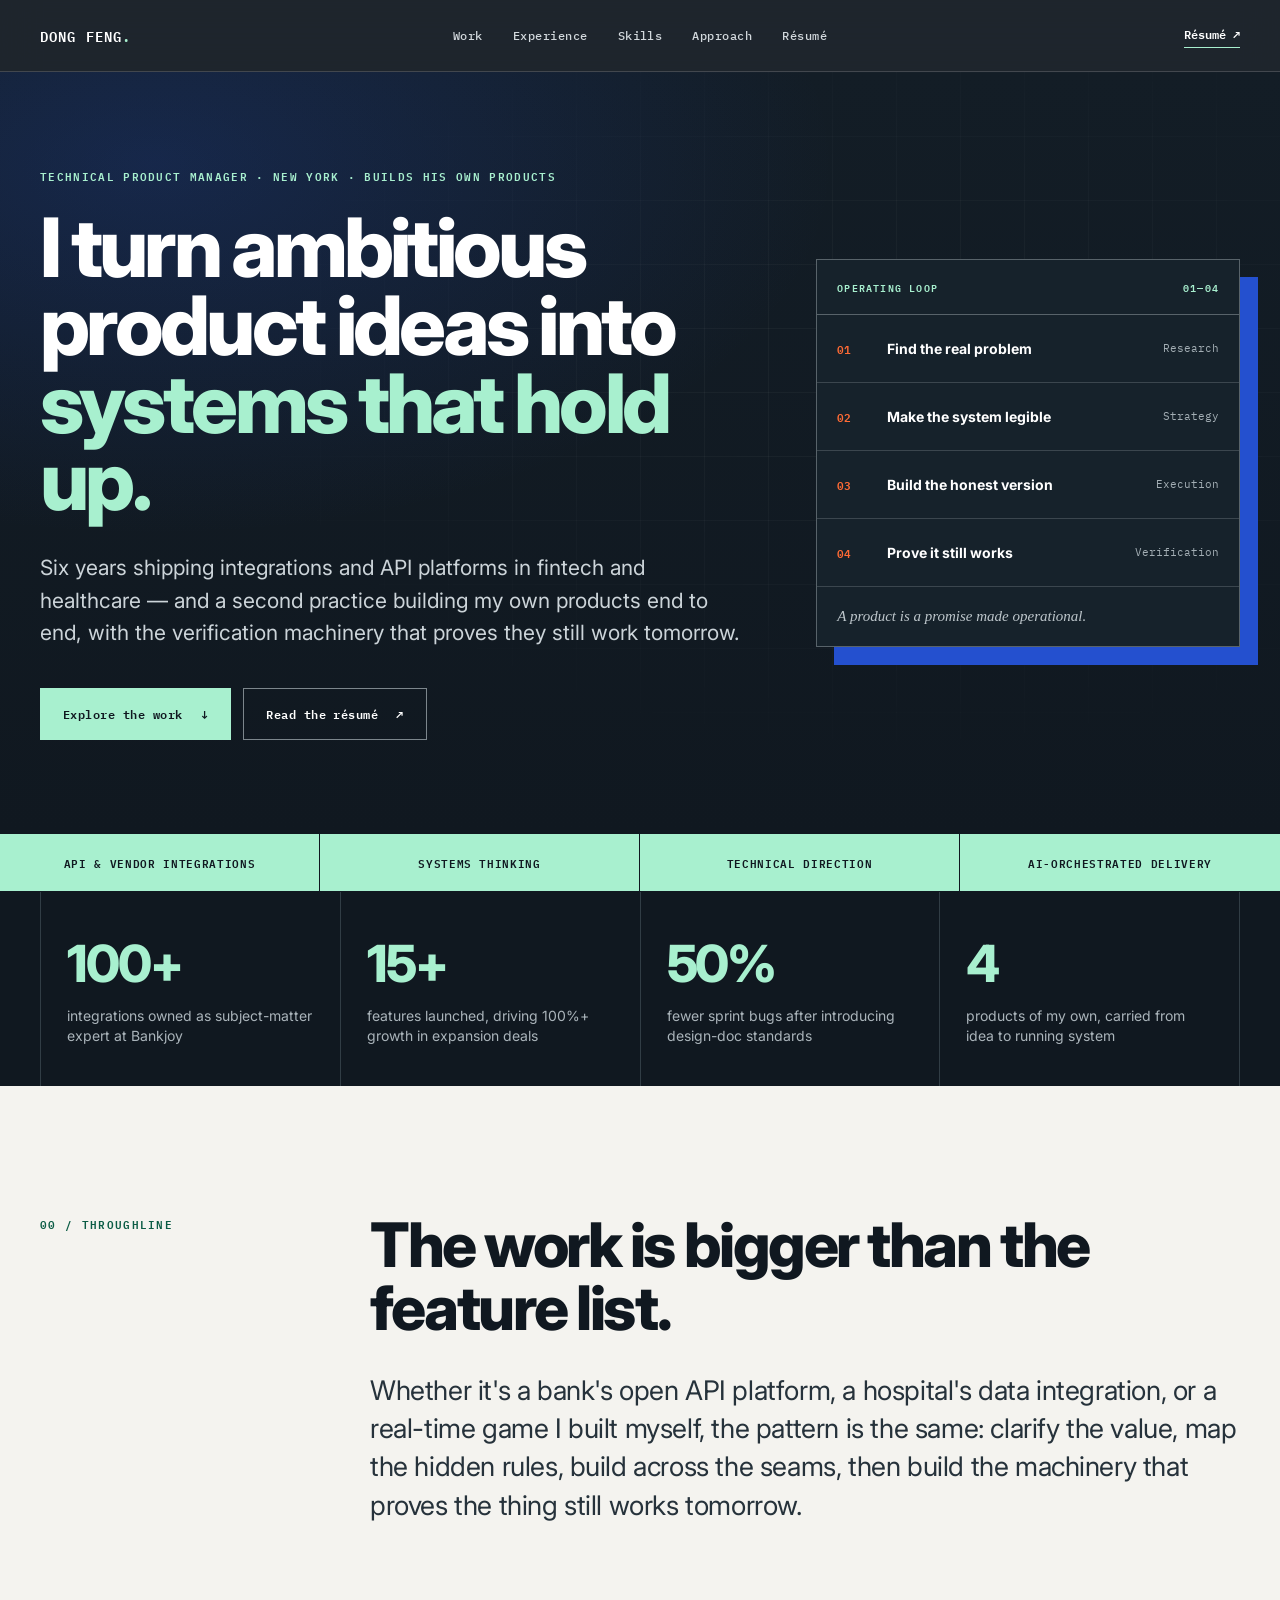
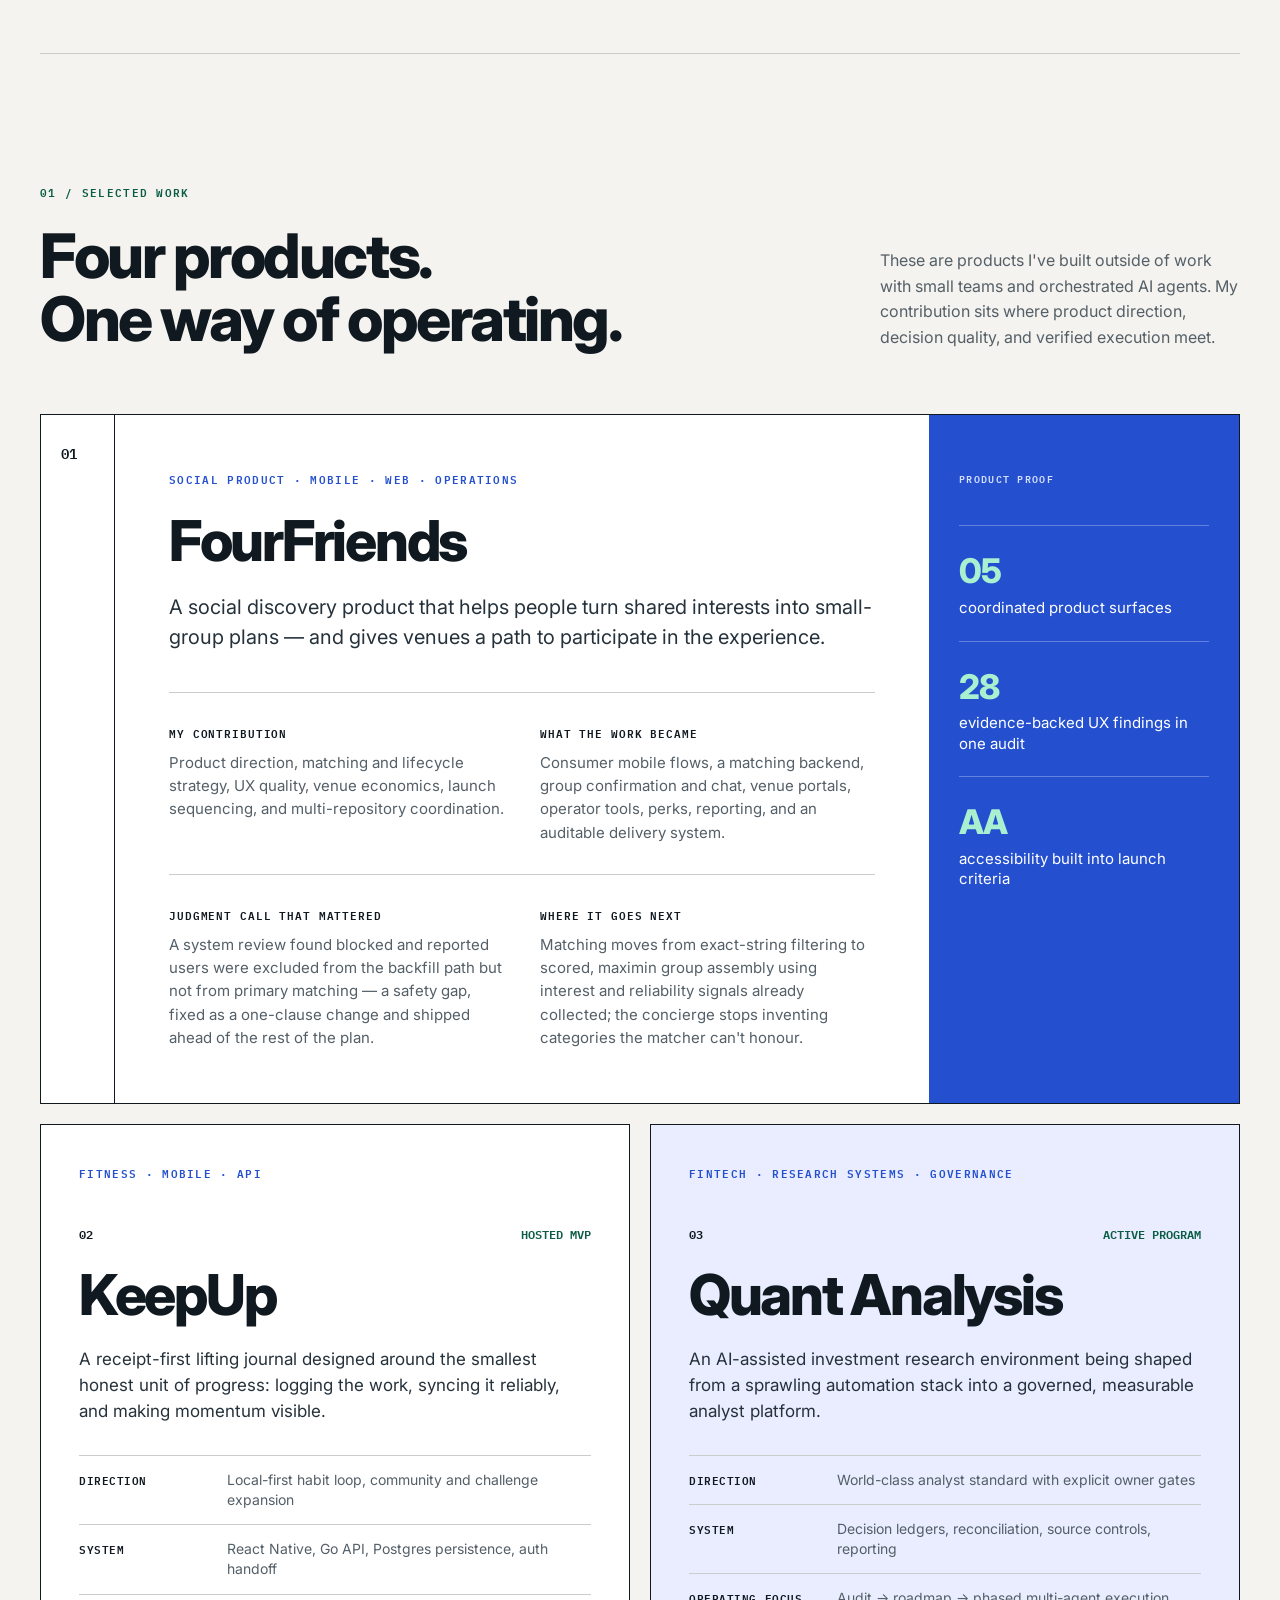
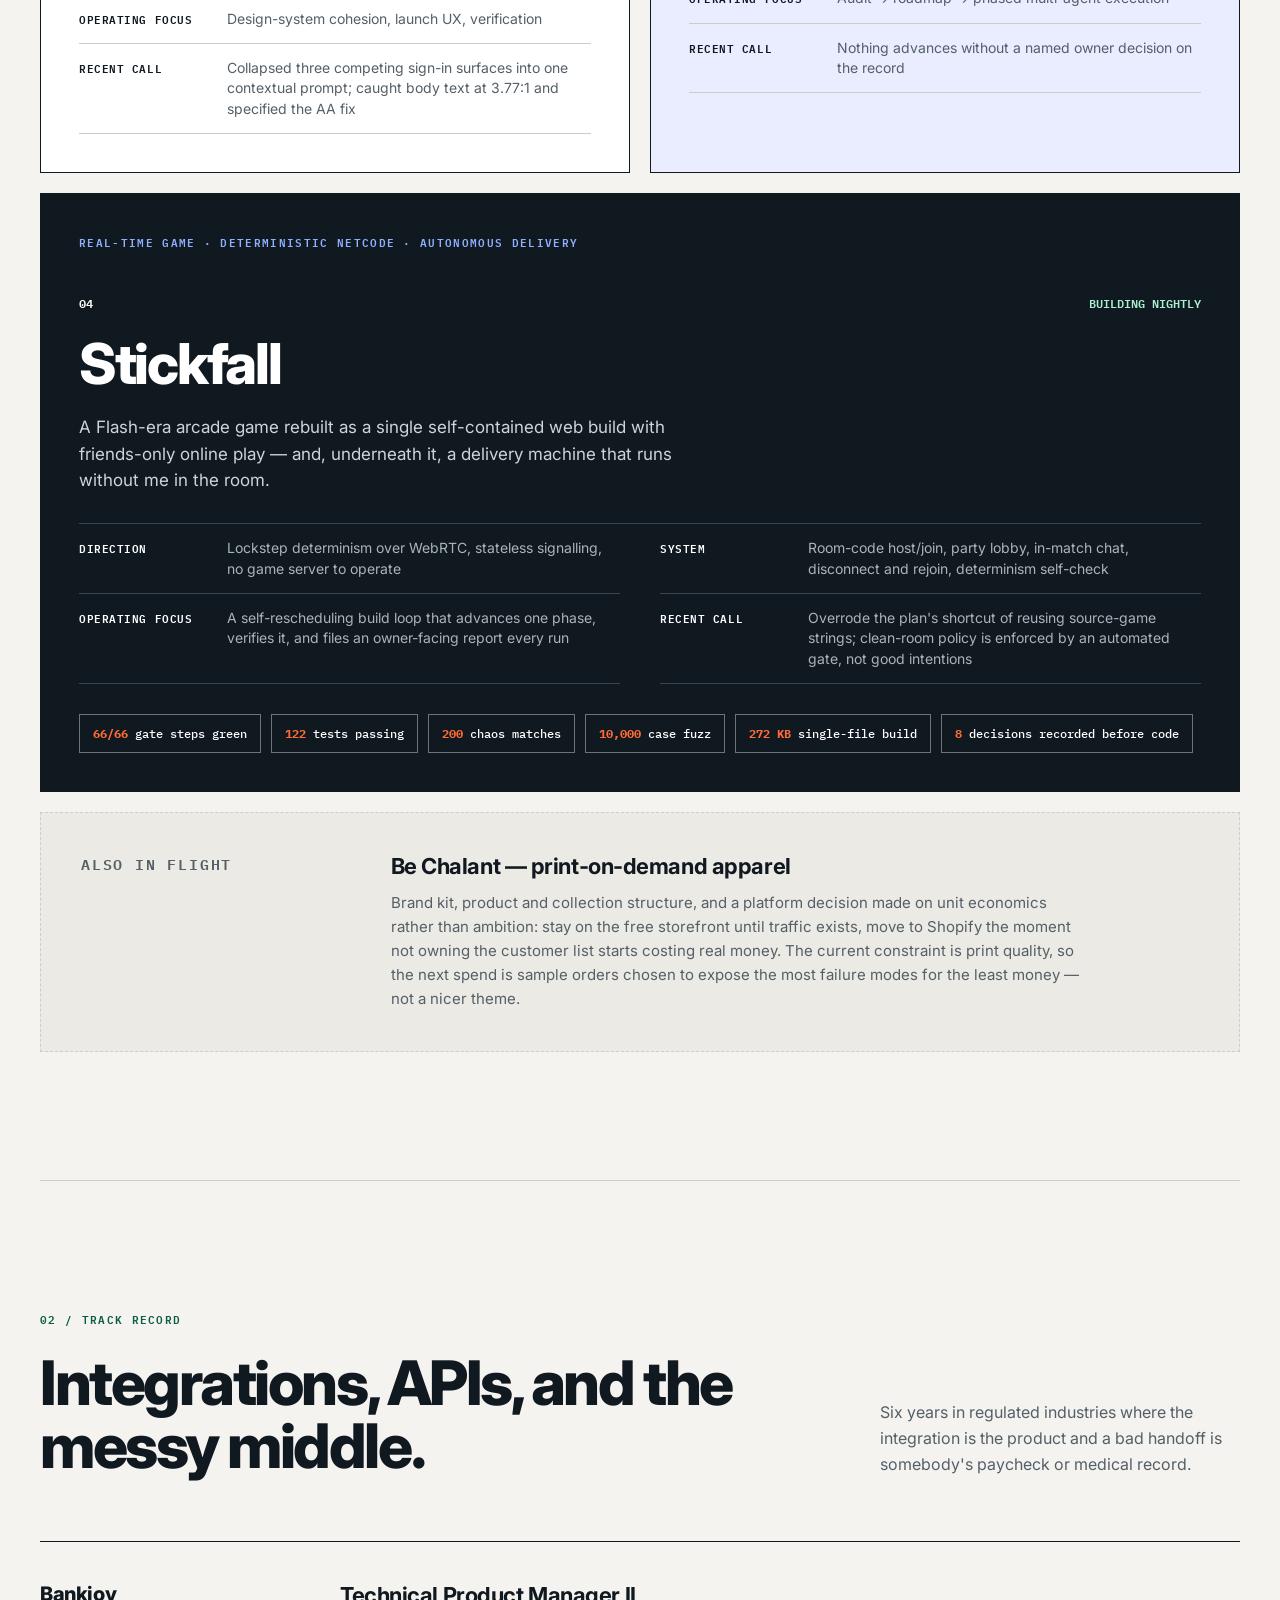
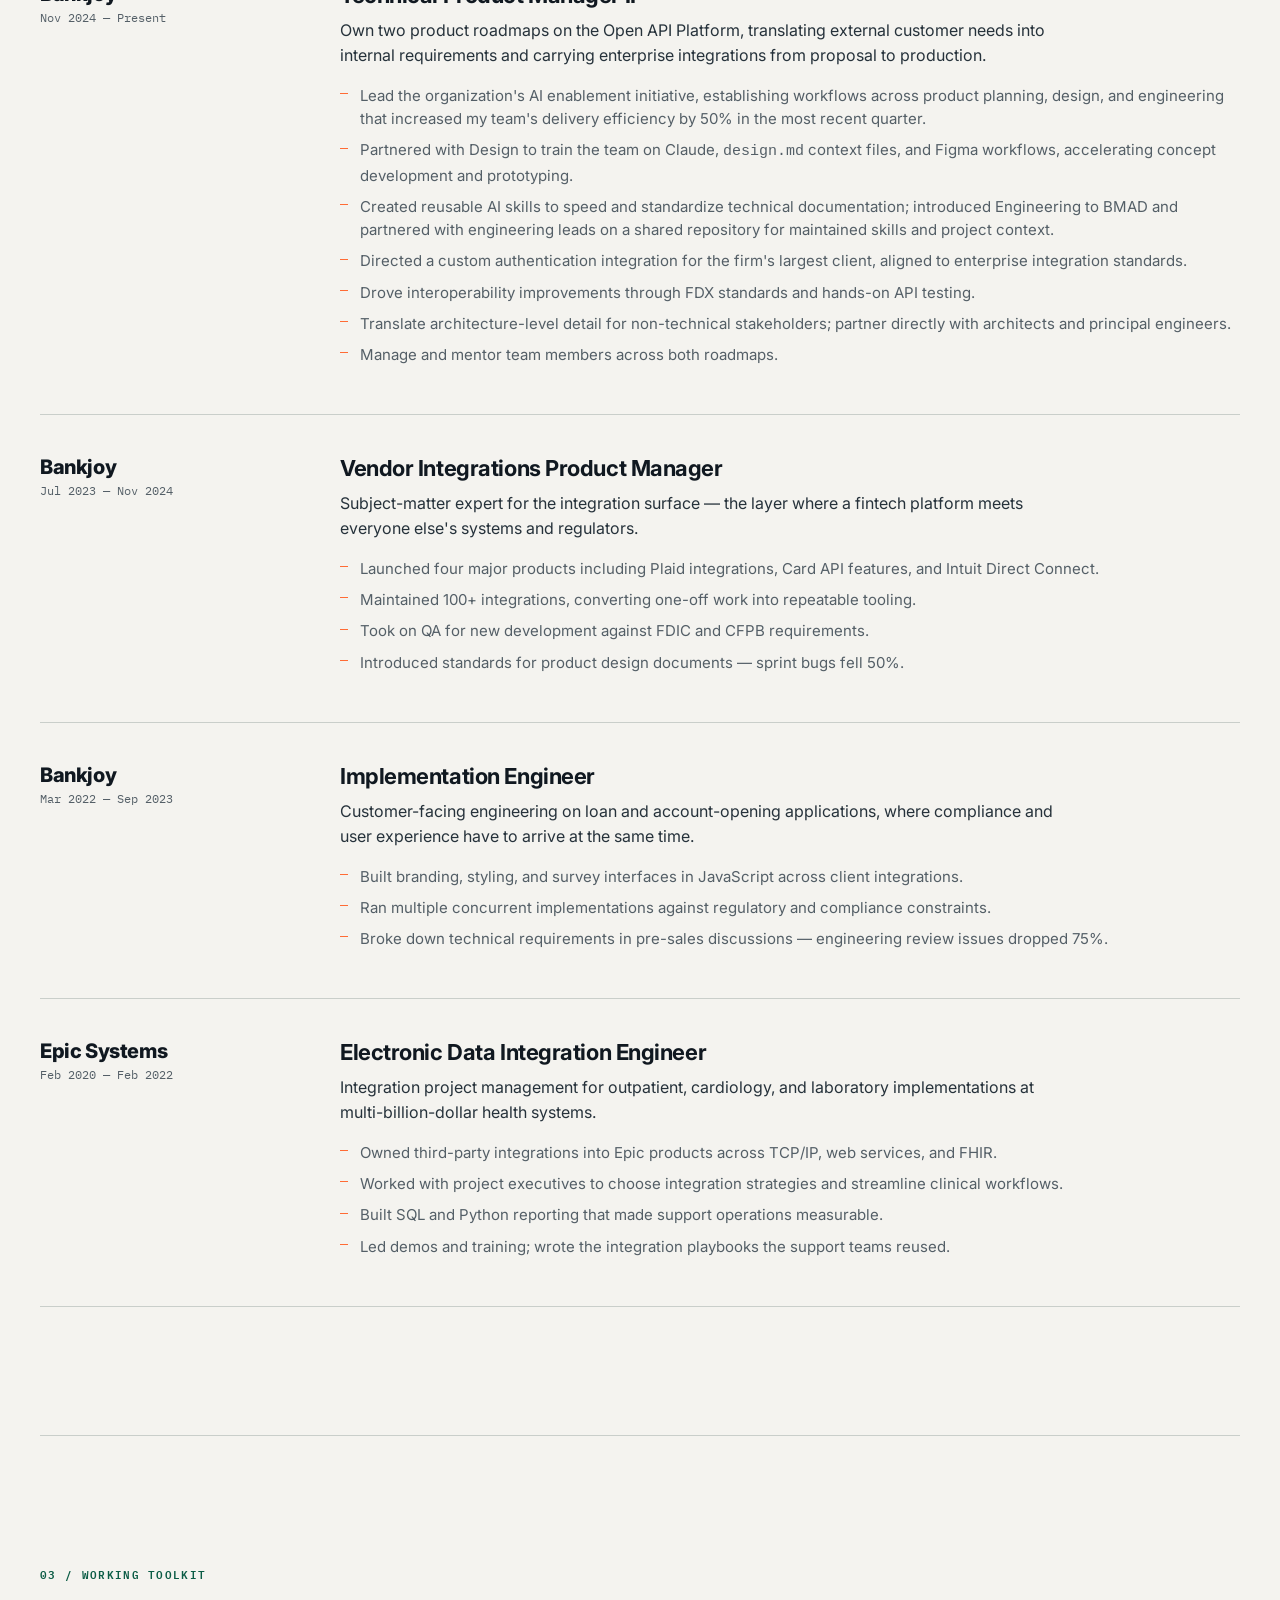
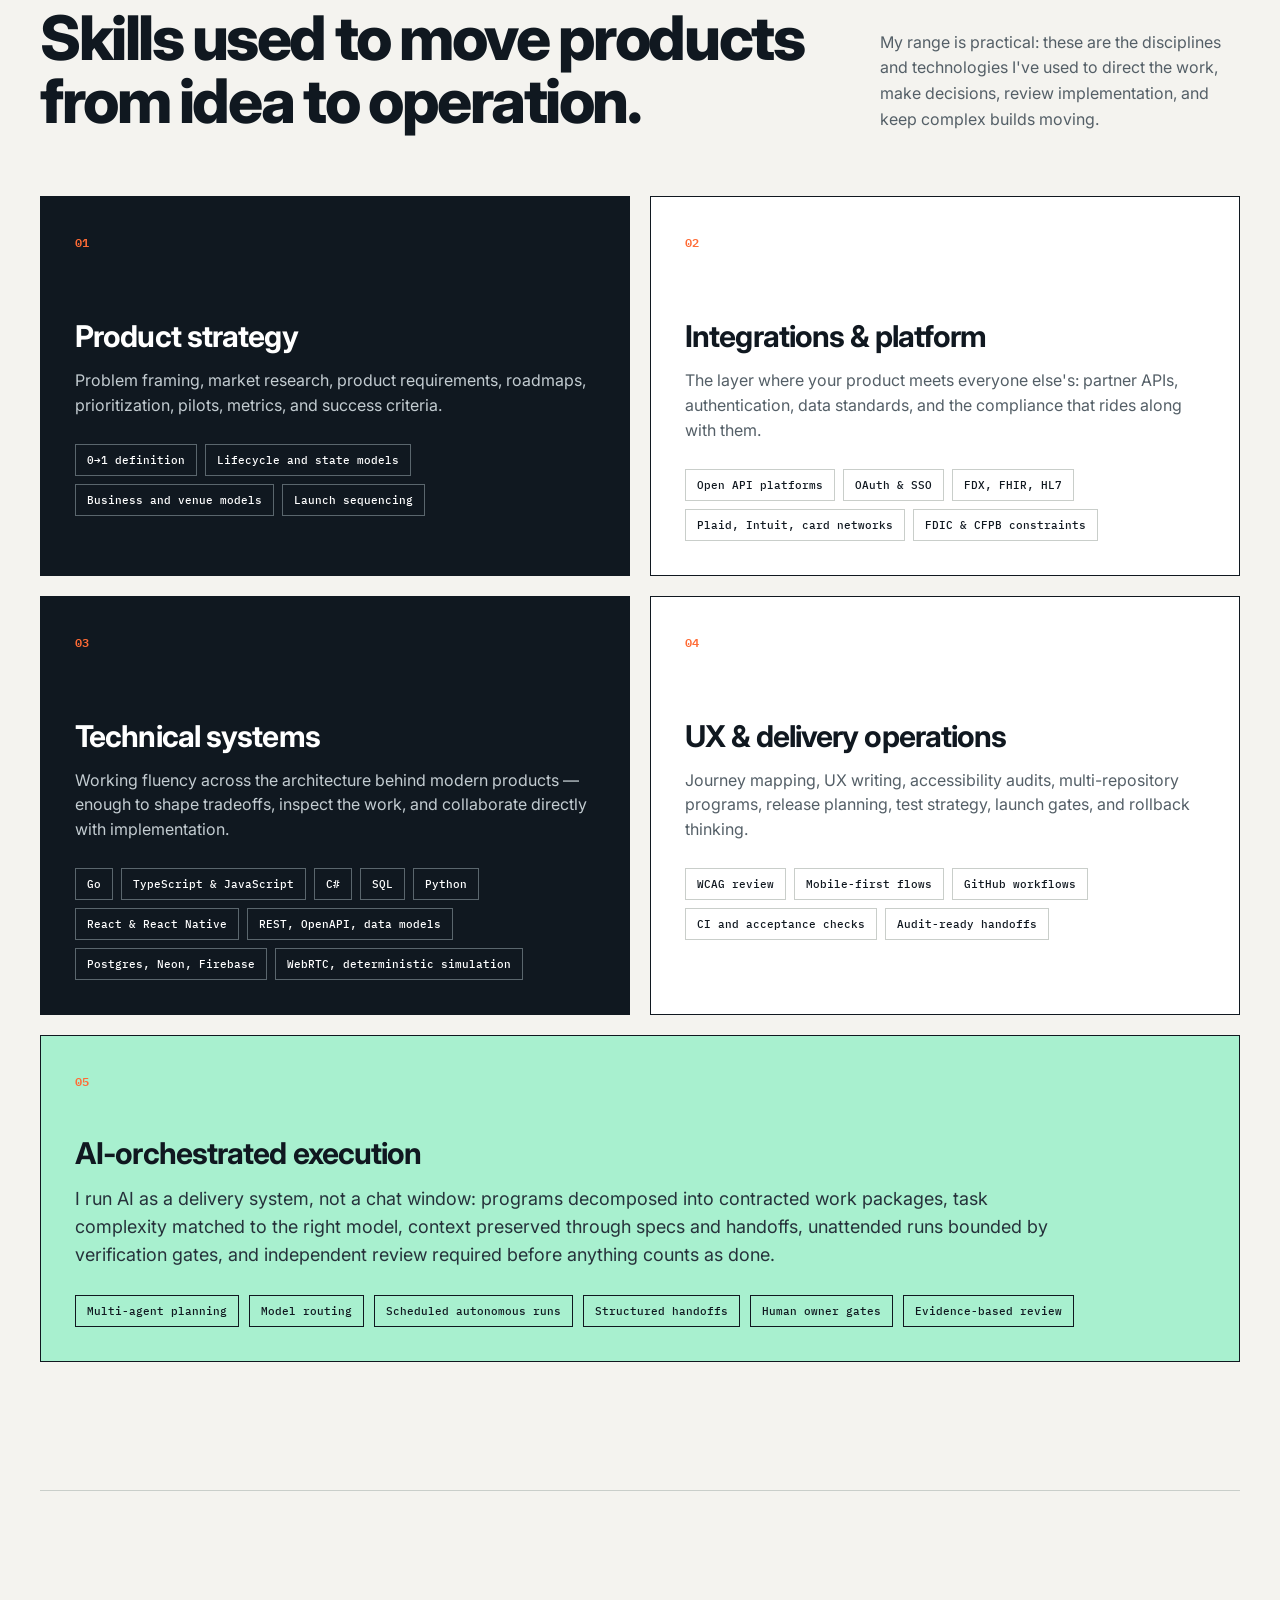
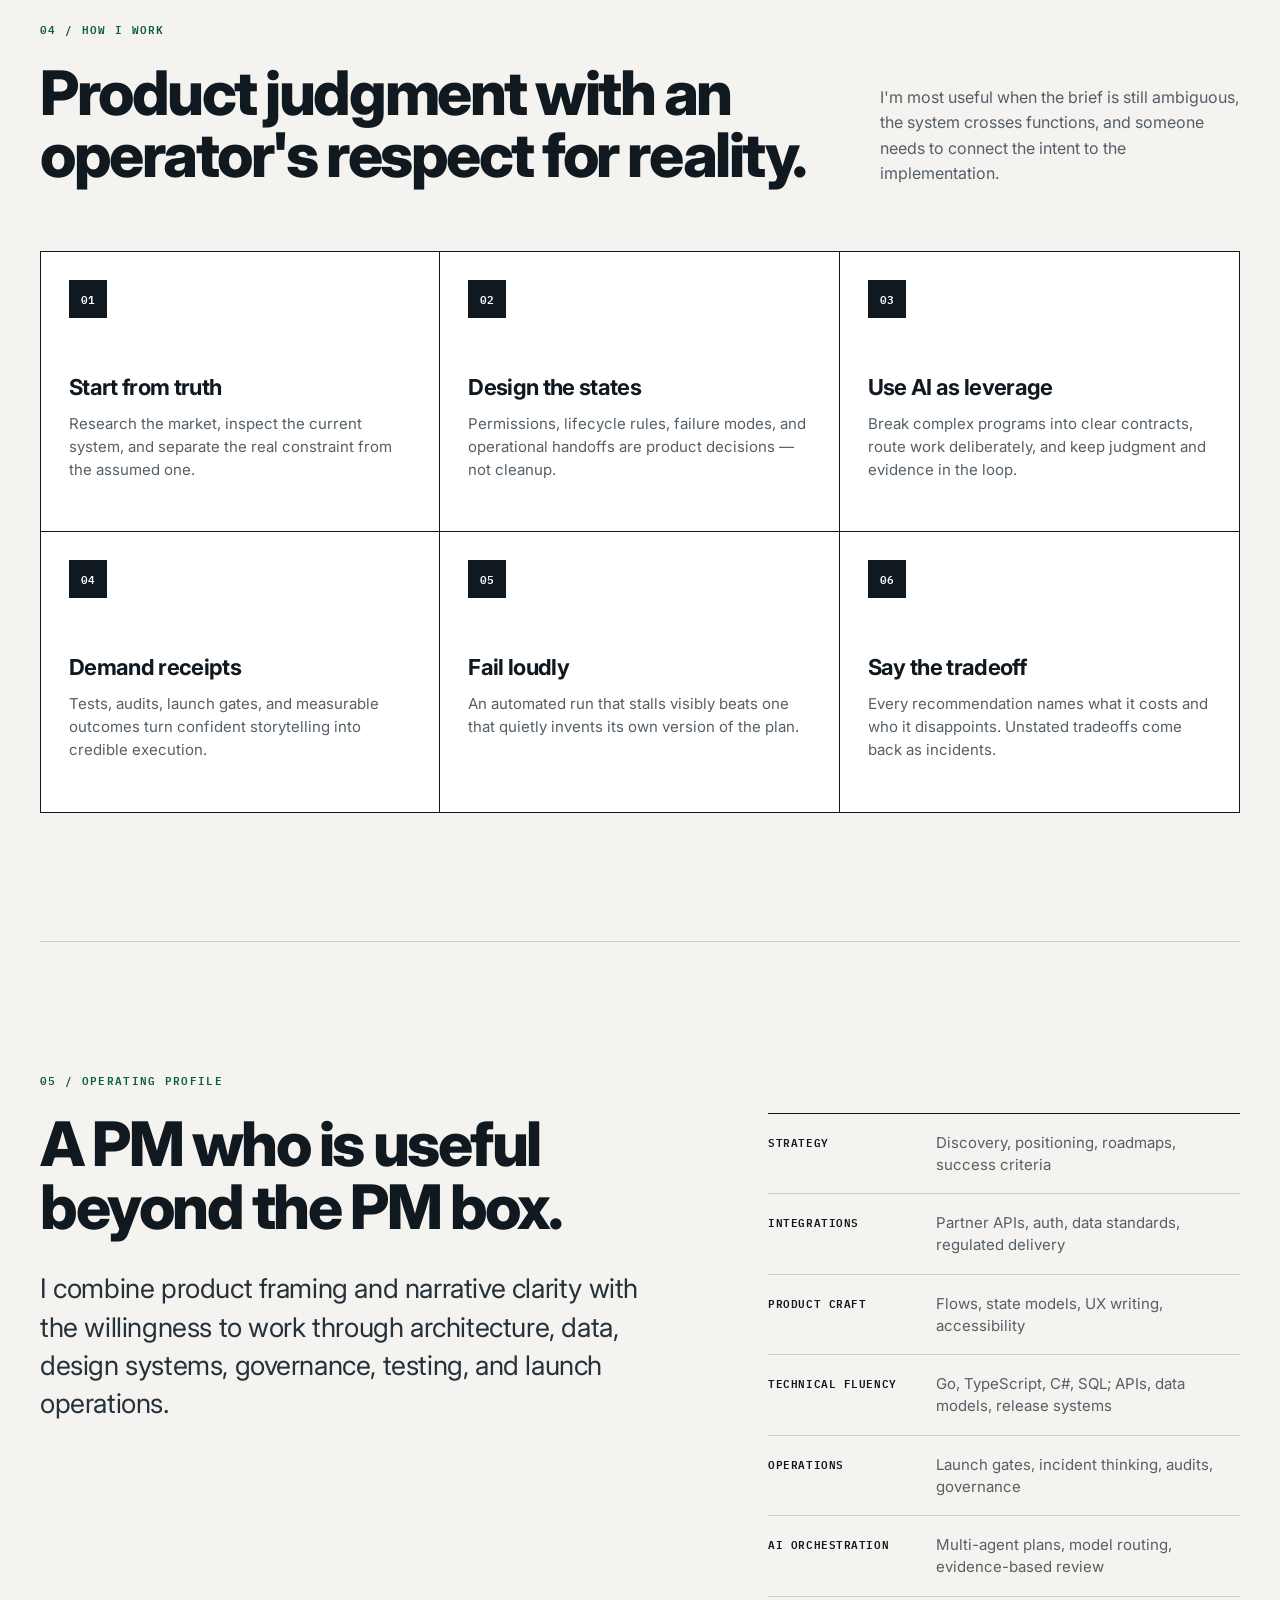
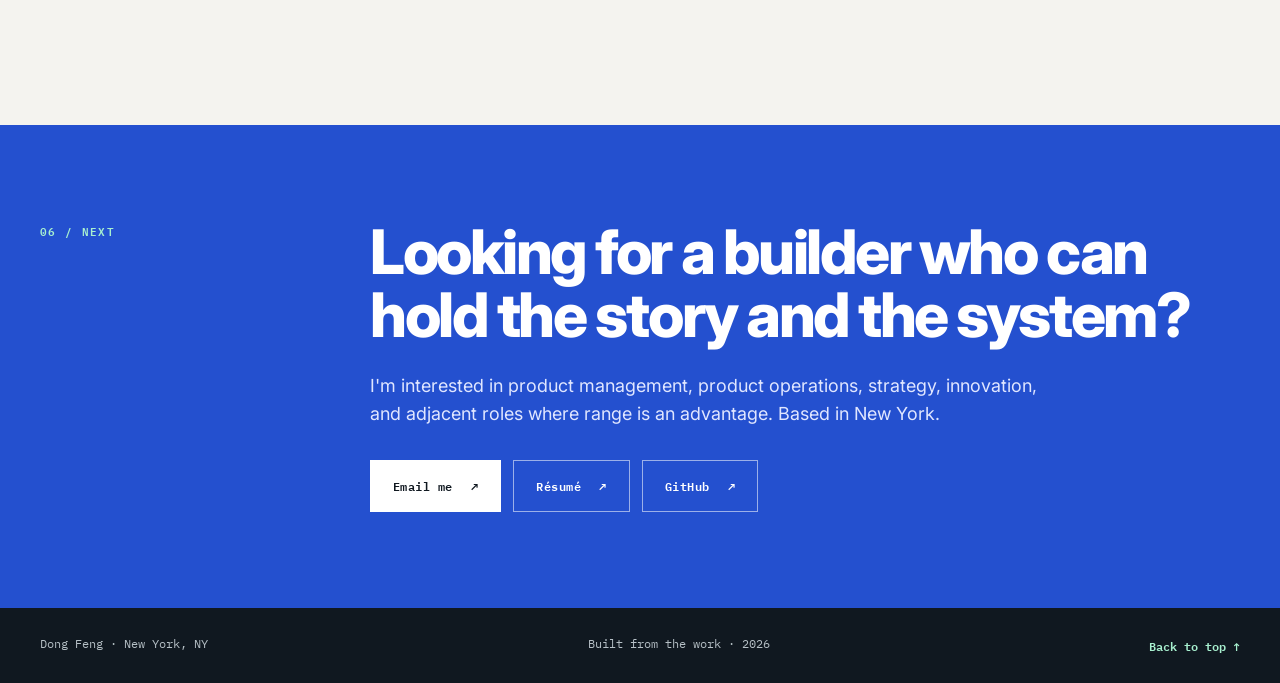
==== commit 84d5a922: "Add AI leadership experience" ====
--- a/index.html
+++ b/index.html
@@ -256,6 +256,9 @@
               <h3>Technical Product Manager II</h3>
               <p>Own two product roadmaps on the Open API Platform, translating external customer needs into internal requirements and carrying enterprise integrations from proposal to production.</p>
               <ul>
+                <li>Lead the organization's AI enablement initiative, establishing workflows across product planning, design, and engineering that increased my team's delivery efficiency by 50% in the most recent quarter.</li>
+                <li>Partnered with Design to train the team on Claude, <code>design.md</code> context files, and Figma workflows, accelerating concept development and prototyping.</li>
+                <li>Created reusable AI skills to speed and standardize technical documentation; introduced Engineering to BMAD and partnered with engineering leads on a shared repository for maintained skills and project context.</li>
                 <li>Directed a custom authentication integration for the firm's largest client, aligned to enterprise integration standards.</li>
                 <li>Drove interoperability improvements through FDX standards and hands-on API testing.</li>
                 <li>Translate architecture-level detail for non-technical stakeholders; partner directly with architects and principal engineers.</li>
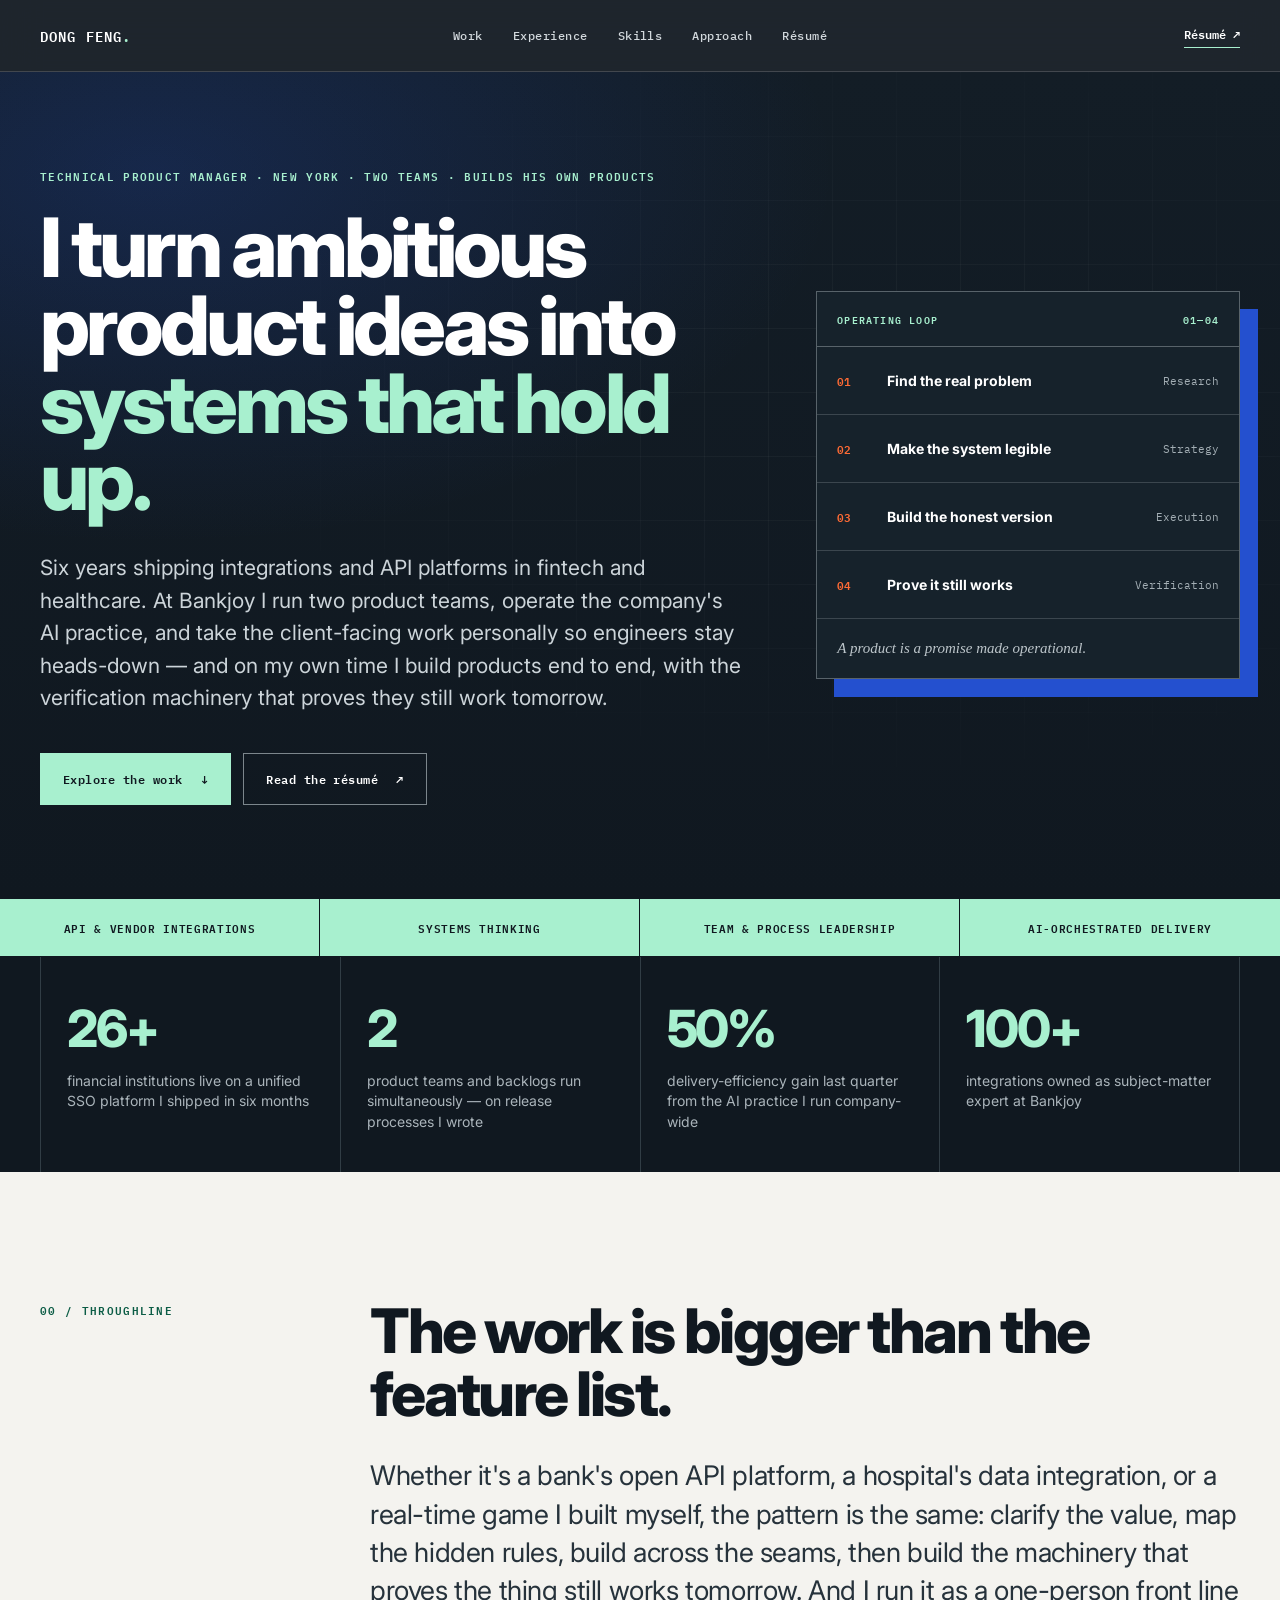
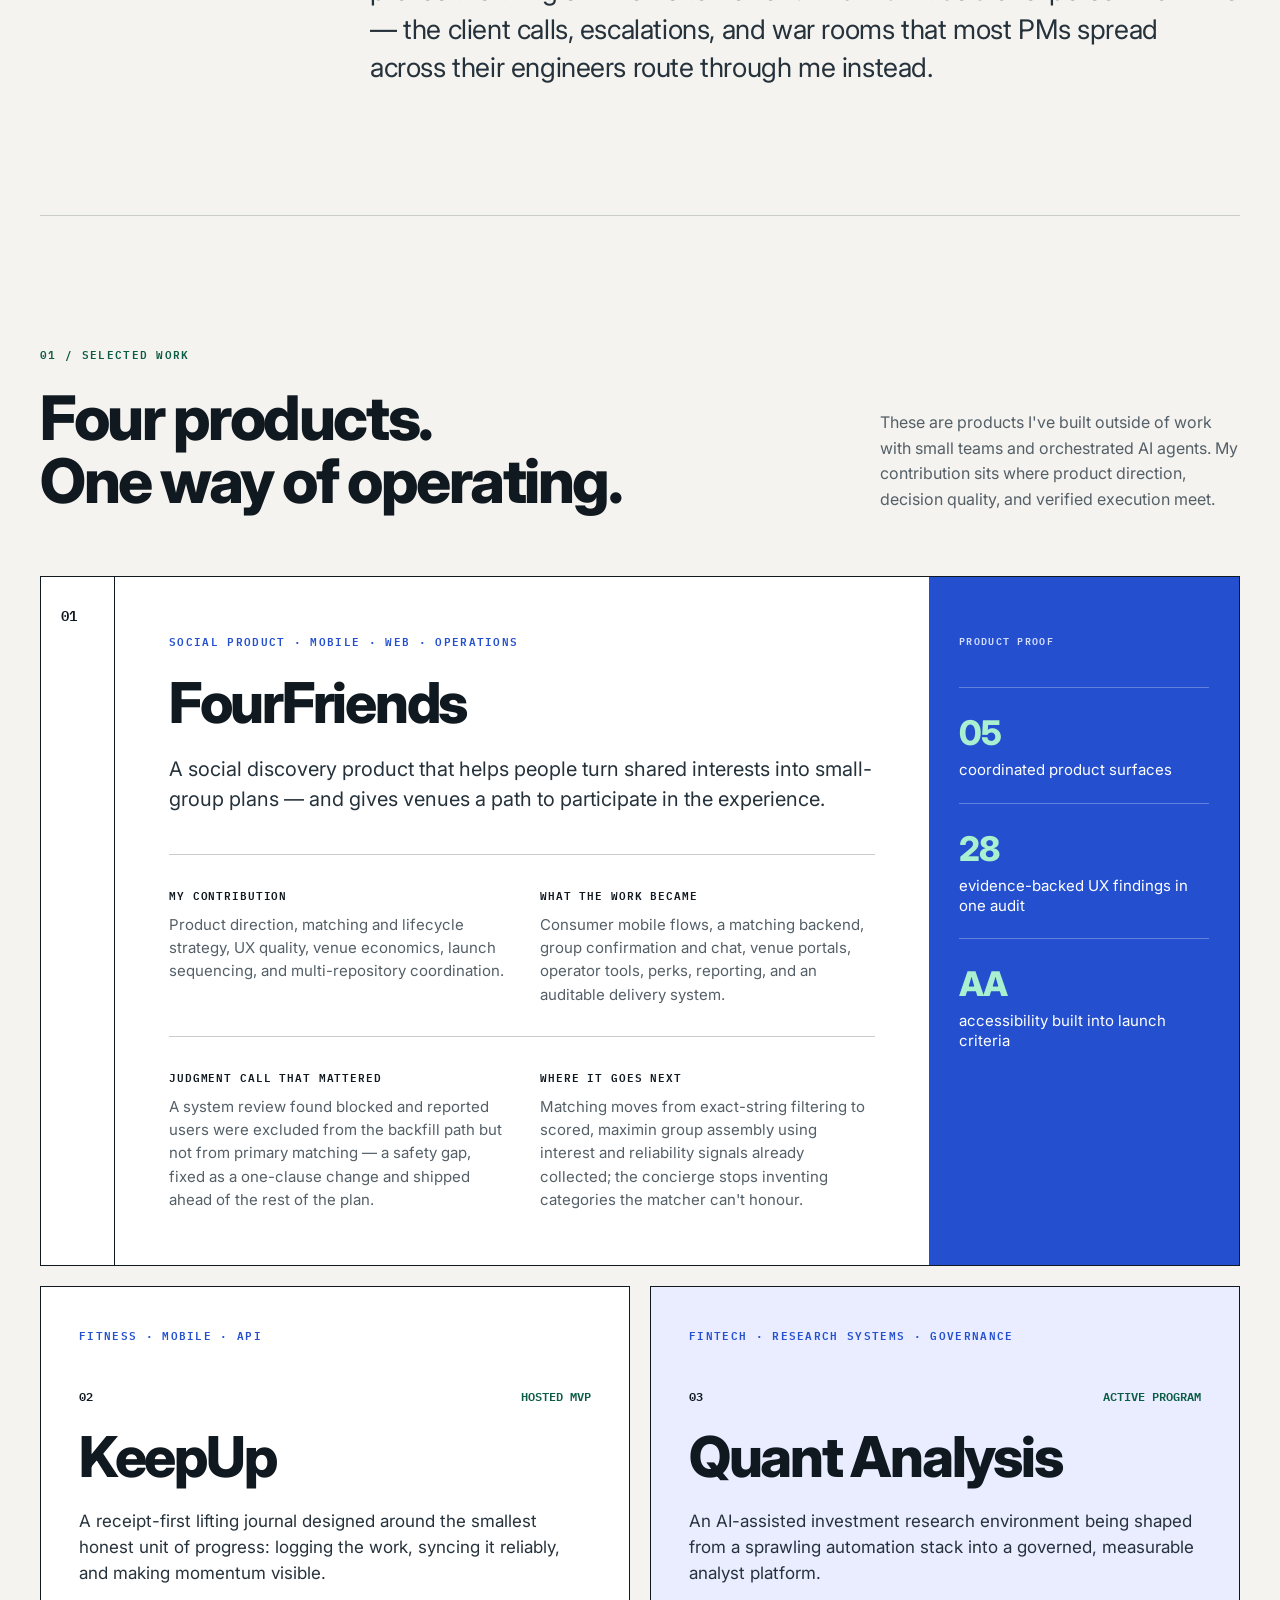
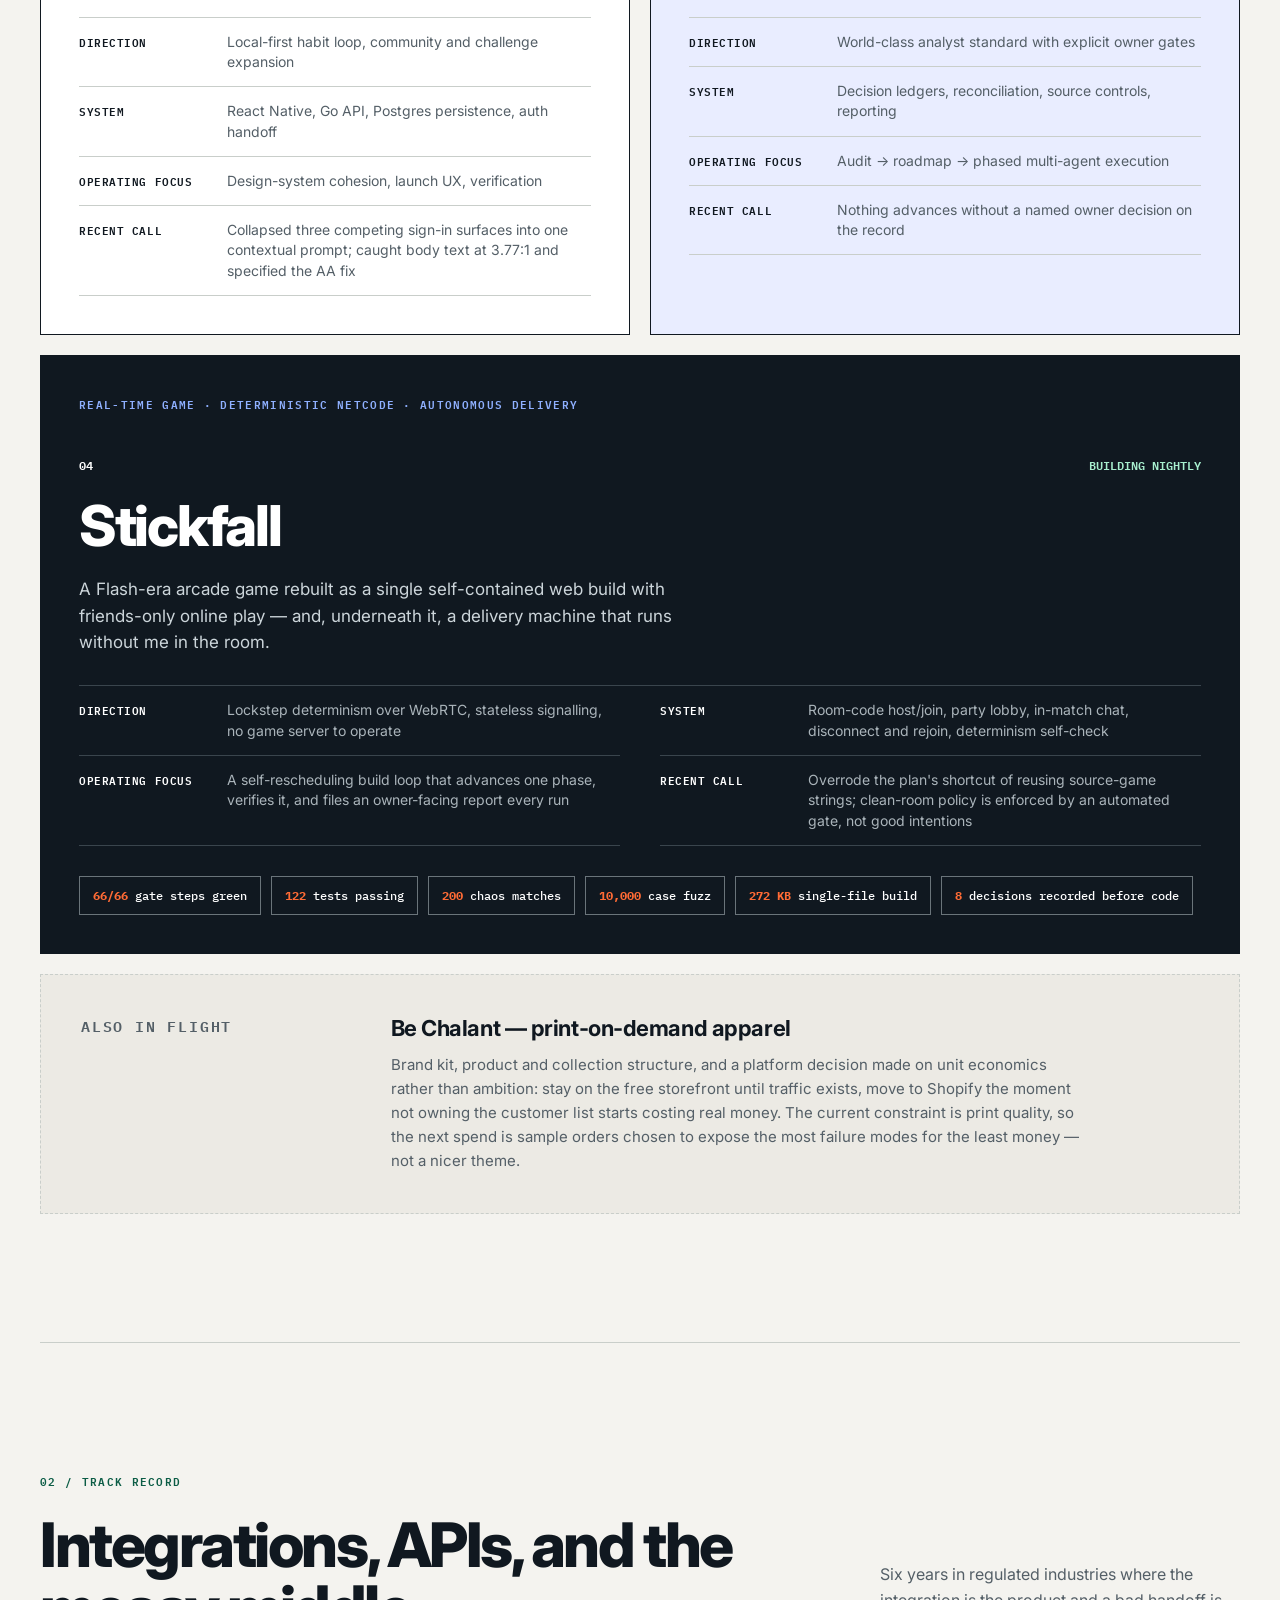
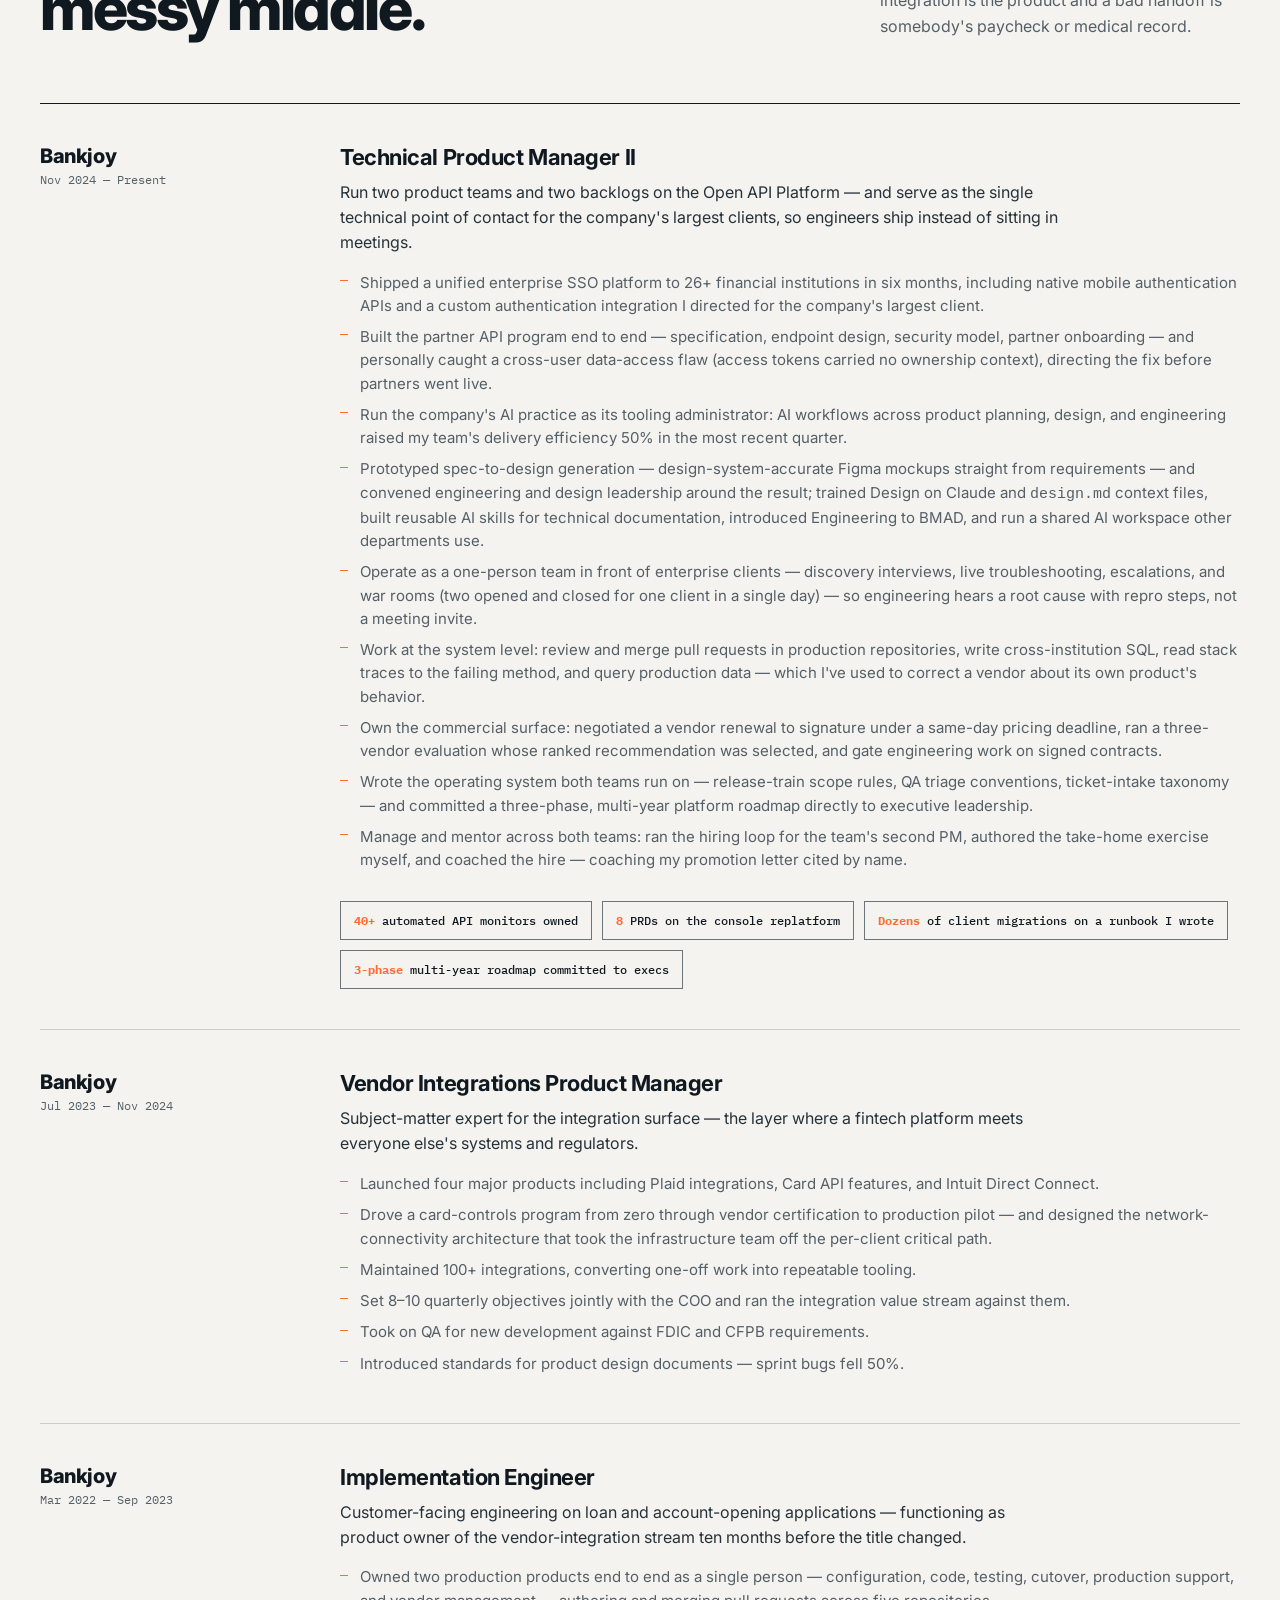
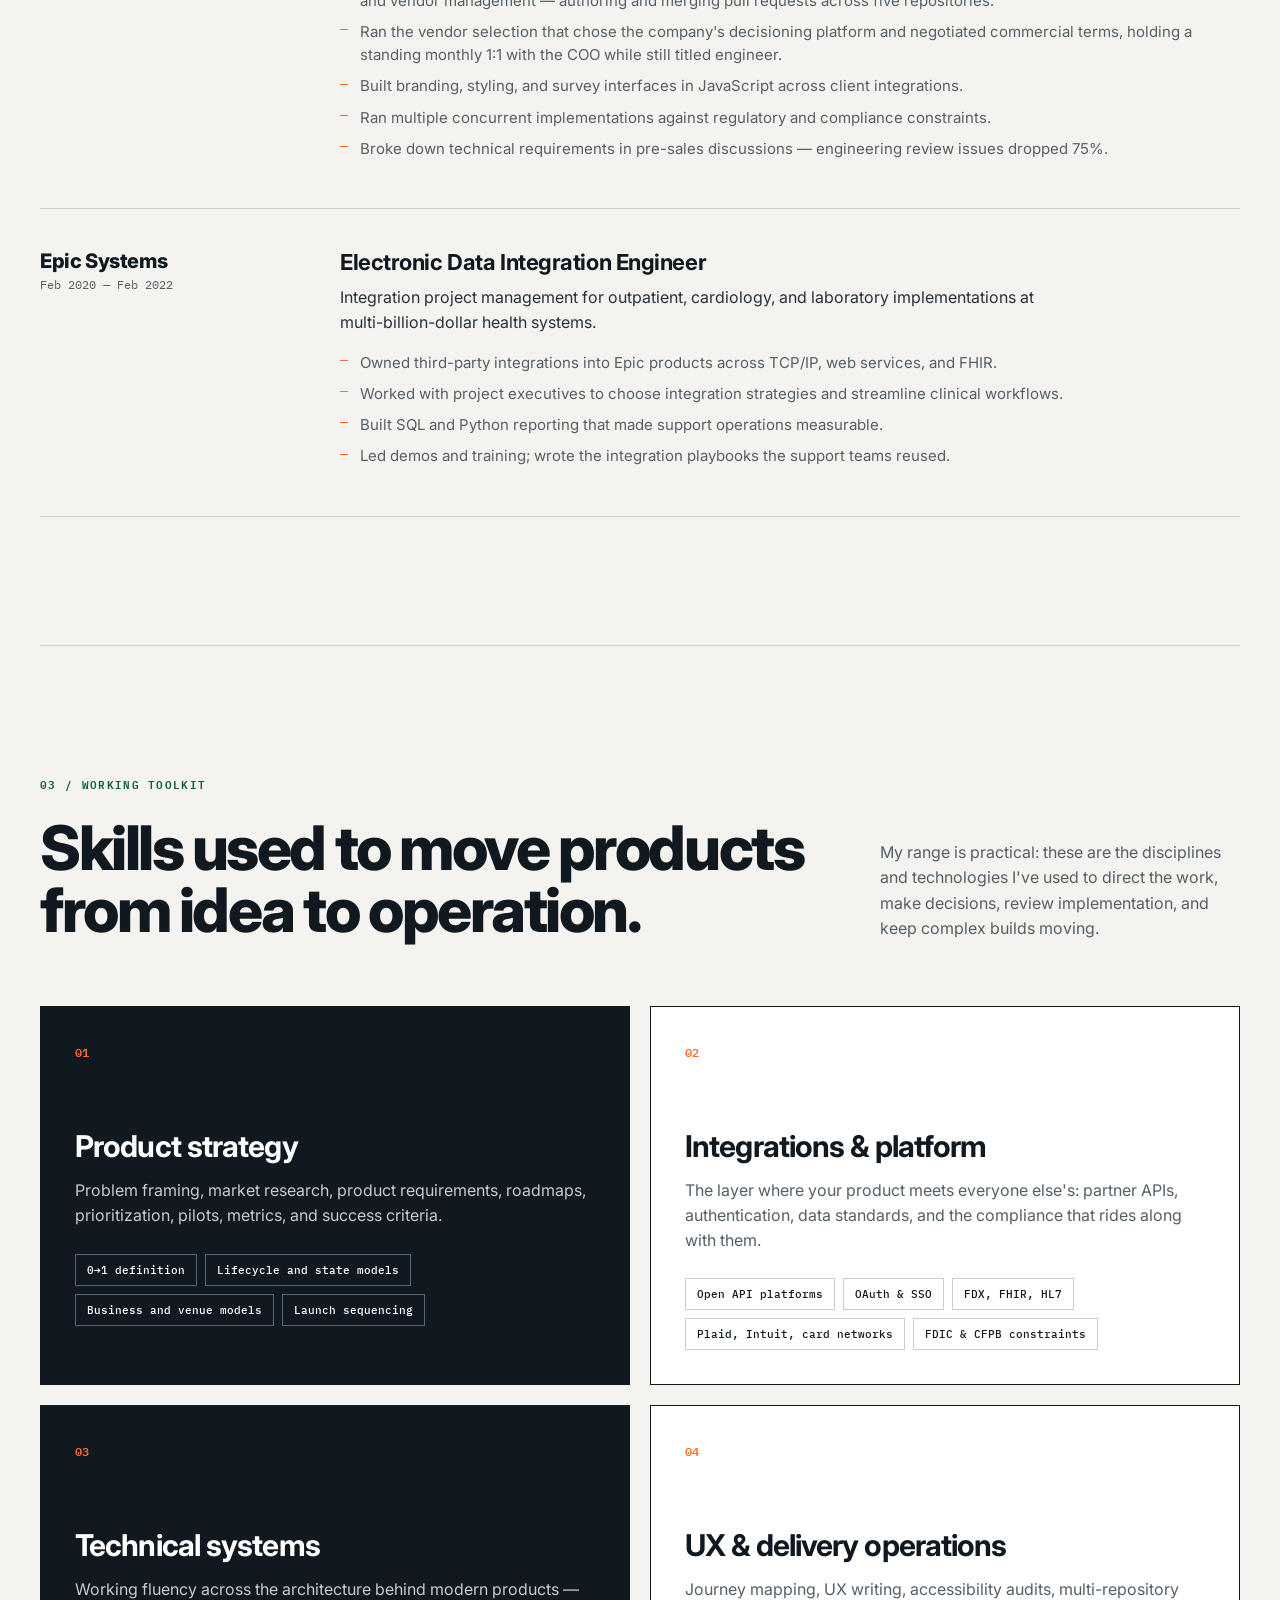
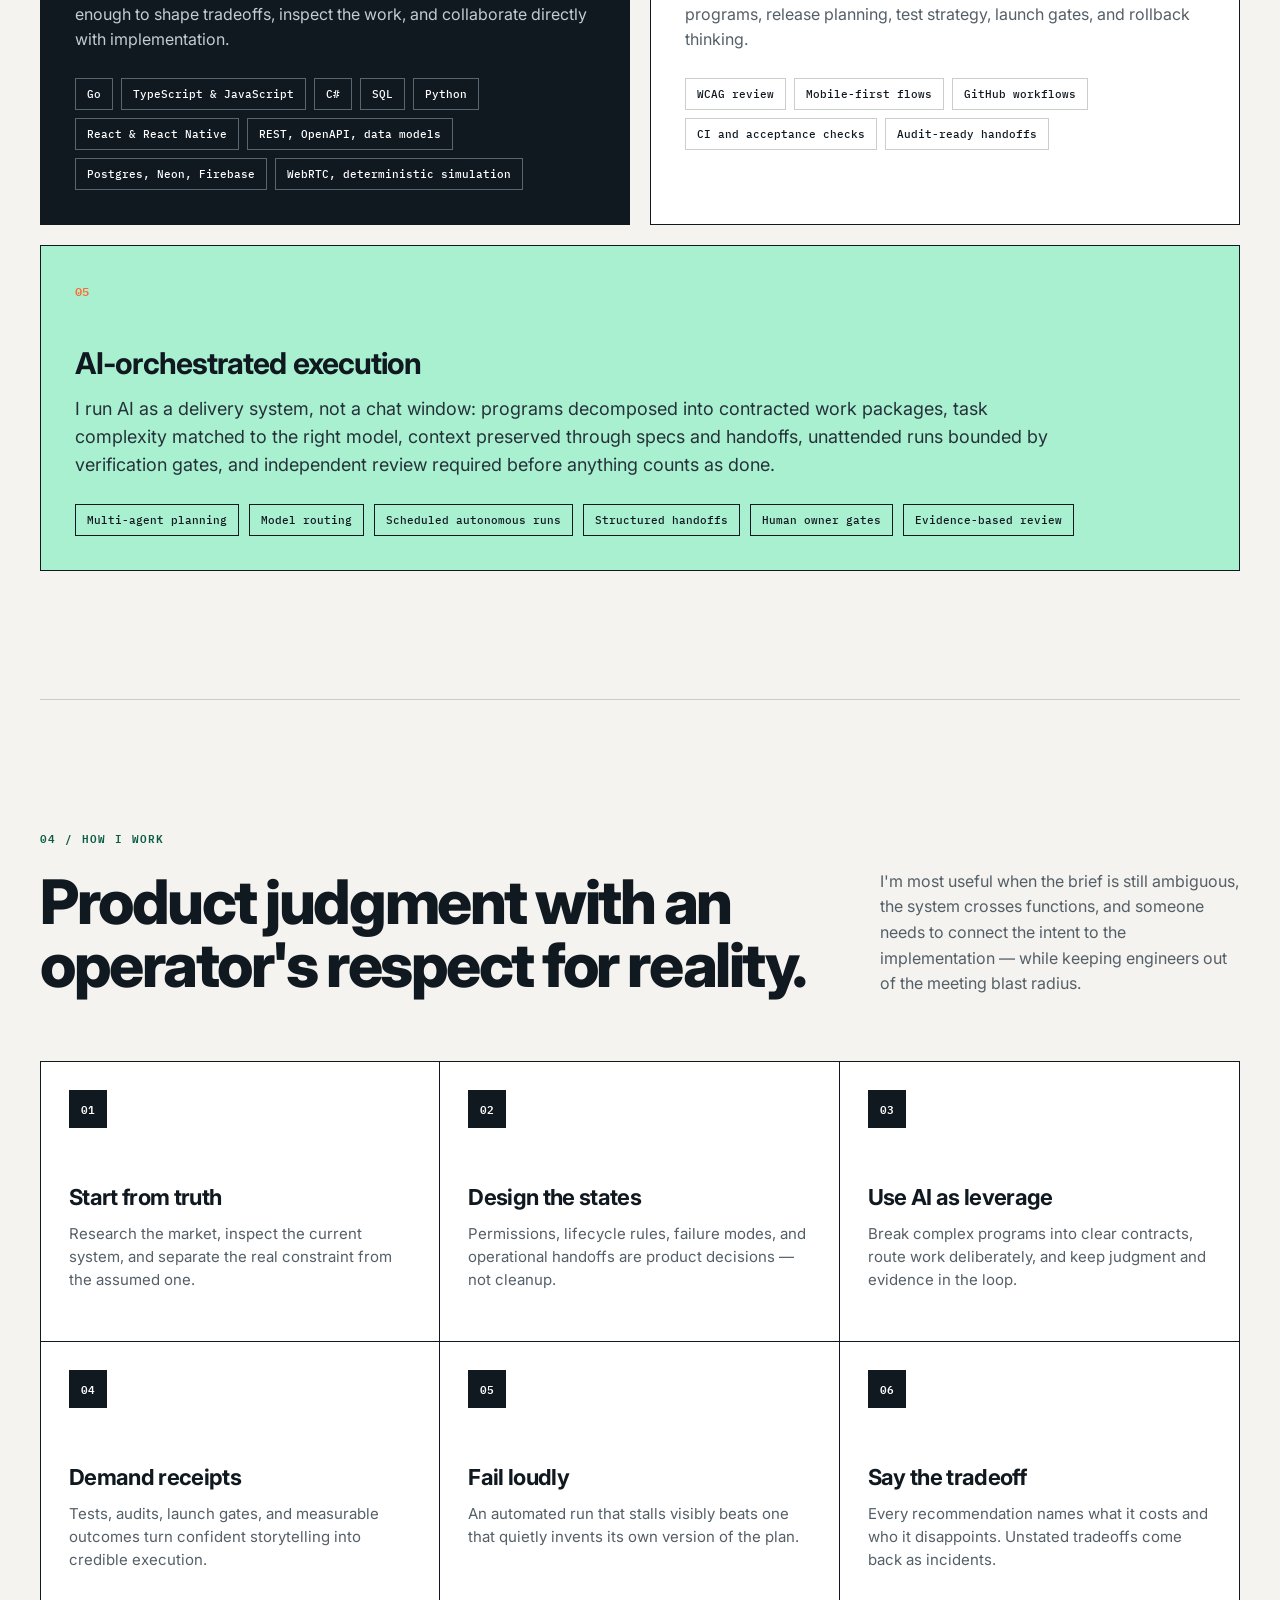
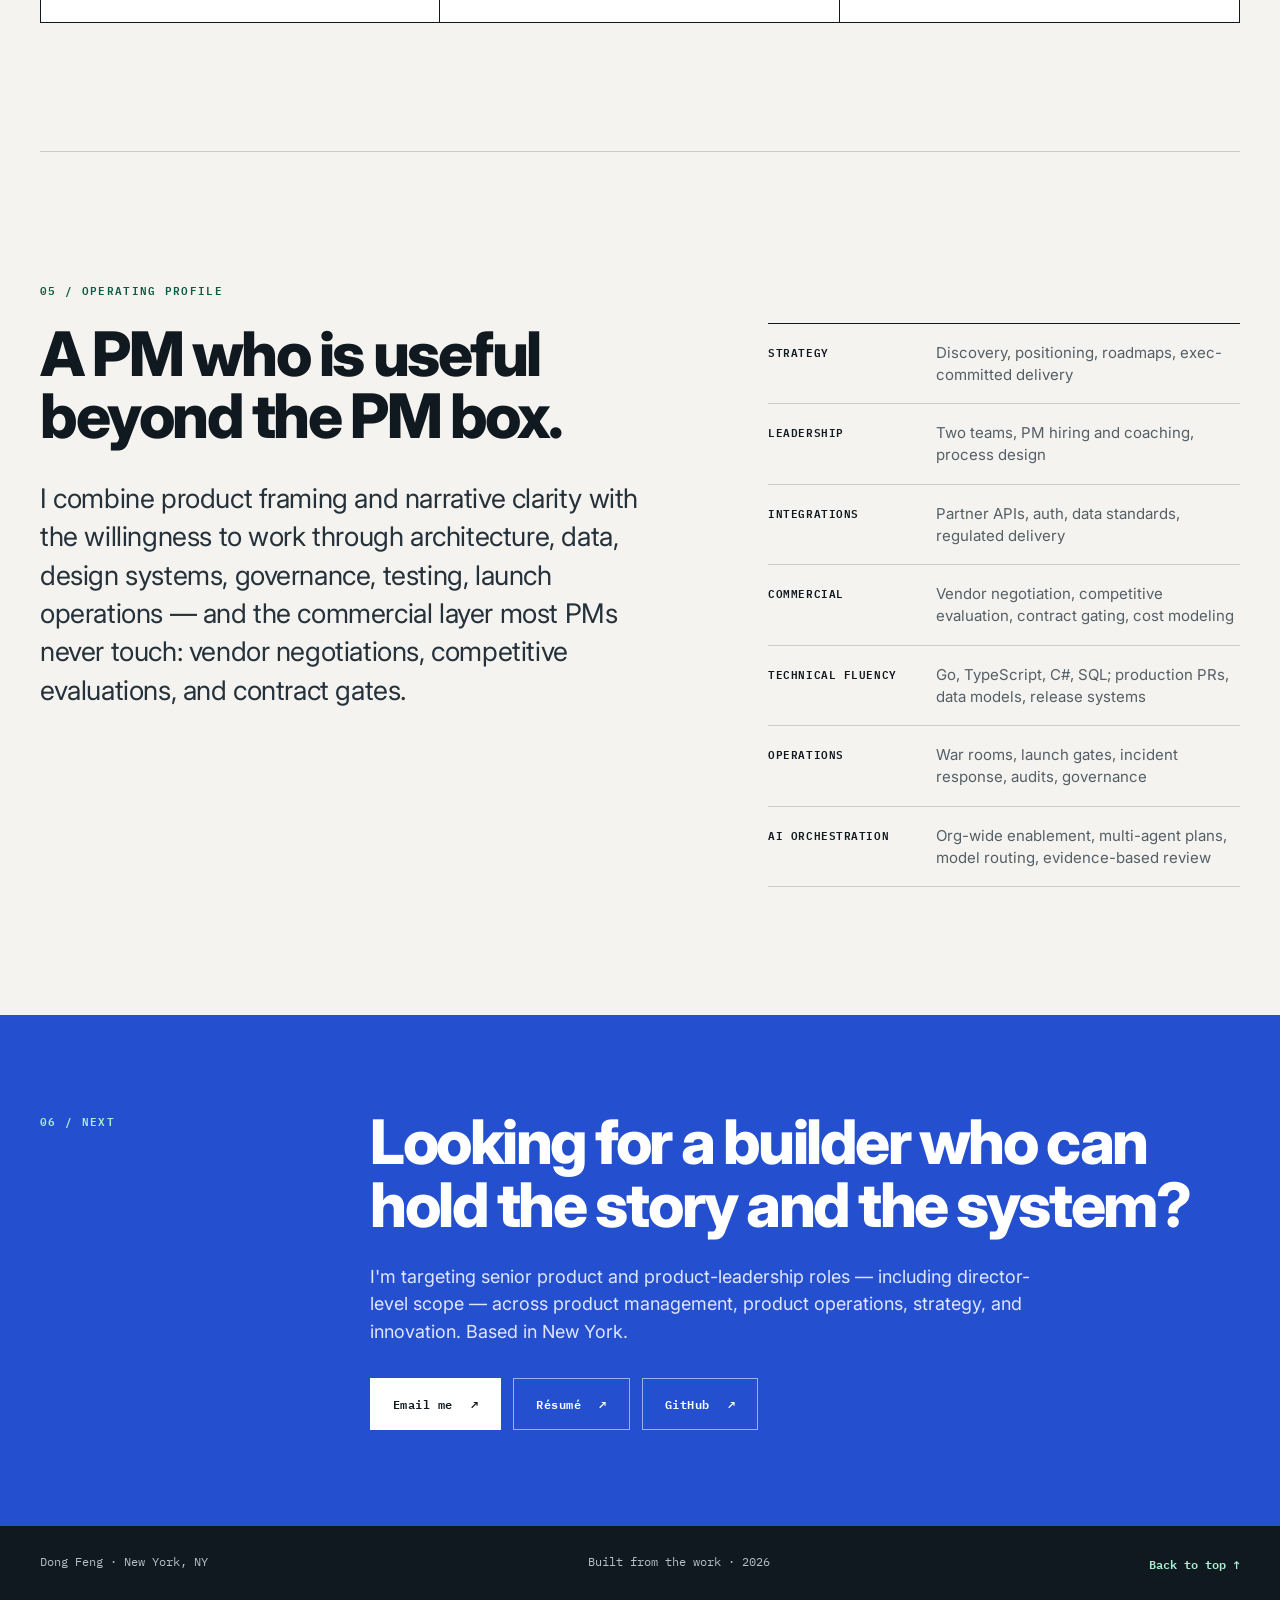
==== commit 14df1af6: "Update portfolio and resume with current scope Reflect two product teams and two backlogs on the Ope" ====
--- a/index.html
+++ b/index.html
@@ -6,12 +6,12 @@
     <meta name="theme-color" content="#101820" />
     <meta
       name="description"
-      content="Dong Feng is a technical product manager and builder in New York — fintech and healthcare integrations by day, self-built products with verified delivery systems the rest of the time."
+      content="Dong Feng is a technical product manager in New York — runs two product teams on a fintech open API platform, operates the company's AI practice, and builds his own products with verified delivery systems."
     />
     <meta property="og:title" content="Dong Feng — Technical Product Manager & Builder" />
     <meta
       property="og:description"
-      content="Vendor integrations and API platforms at Bankjoy. EHR integration at Epic. Four self-built products with receipts."
+      content="SSO shipped to 26+ financial institutions in six months. A partner API program built end to end. The company's AI practice. Four self-built products with receipts."
     />
     <meta property="og:type" content="website" />
     <meta property="og:url" content="https://dongfeng2015.github.io/" />
@@ -43,6 +43,9 @@
           "EHR and healthcare data standards",
           "Fintech data interoperability",
           "Multi-agent AI delivery",
+          "AI enablement and tooling administration",
+          "Vendor negotiation and competitive evaluation",
+          "Product process and release governance",
           "Deterministic systems"
         ]
       }
@@ -69,10 +72,10 @@
     <main id="main">
       <section class="hero" id="top">
         <div class="hero-copy reveal">
-          <p class="overline">Technical product manager · New York · builds his own products</p>
+          <p class="overline">Technical product manager · New York · two teams · builds his own products</p>
           <h1>I turn ambitious product ideas into <span>systems that hold up.</span></h1>
           <p class="hero-summary">
-            Six years shipping integrations and API platforms in fintech and healthcare — and a second practice building my own products end to end, with the verification machinery that proves they still work tomorrow.
+            Six years shipping integrations and API platforms in fintech and healthcare. At Bankjoy I run two product teams, operate the company's AI practice, and take the client-facing work personally so engineers stay heads-down — and on my own time I build products end to end, with the verification machinery that proves they still work tomorrow.
           </p>
           <div class="hero-actions">
             <a class="button button-primary" href="#work">Explore the work <span aria-hidden="true">↓</span></a>
@@ -95,17 +98,17 @@
       <section class="signal-bar" aria-label="Areas of strength">
         <span>API &amp; vendor integrations</span>
         <span>Systems thinking</span>
-        <span>Technical direction</span>
+        <span>Team &amp; process leadership</span>
         <span>AI-orchestrated delivery</span>
       </section>
 
       <section class="receipts" aria-labelledby="receipts-title">
         <h2 id="receipts-title" class="visually-hidden">Proof points</h2>
         <div class="receipts-grid">
+          <div><span>26+</span><p>financial institutions live on a unified SSO platform I shipped in six months</p></div>
+          <div><span>2</span><p>product teams and backlogs run simultaneously — on release processes I wrote</p></div>
+          <div><span>50%</span><p>delivery-efficiency gain last quarter from the AI practice I run company-wide</p></div>
           <div><span>100+</span><p>integrations owned as subject-matter expert at Bankjoy</p></div>
-          <div><span>15+</span><p>features launched, driving 100%+ growth in expansion deals</p></div>
-          <div><span>50%</span><p>fewer sprint bugs after introducing design-doc standards</p></div>
-          <div><span>4</span><p>products of my own, carried from idea to running system</p></div>
         </div>
       </section>
 
@@ -114,7 +117,7 @@
         <div>
           <h2 id="intro-title">The work is bigger than the feature list.</h2>
           <p class="large-copy">
-            Whether it's a bank's open API platform, a hospital's data integration, or a real-time game I built myself, the pattern is the same: clarify the value, map the hidden rules, build across the seams, then build the machinery that proves the thing still works tomorrow.
+            Whether it's a bank's open API platform, a hospital's data integration, or a real-time game I built myself, the pattern is the same: clarify the value, map the hidden rules, build across the seams, then build the machinery that proves the thing still works tomorrow. And I run it as a one-person front line — the client calls, escalations, and war rooms that most PMs spread across their engineers route through me instead.
           </p>
         </div>
       </section>
@@ -254,16 +257,24 @@
             </div>
             <div class="role-body">
               <h3>Technical Product Manager II</h3>
-              <p>Own two product roadmaps on the Open API Platform, translating external customer needs into internal requirements and carrying enterprise integrations from proposal to production.</p>
+              <p>Run two product teams and two backlogs on the Open API Platform — and serve as the single technical point of contact for the company's largest clients, so engineers ship instead of sitting in meetings.</p>
               <ul>
-                <li>Lead the organization's AI enablement initiative, establishing workflows across product planning, design, and engineering that increased my team's delivery efficiency by 50% in the most recent quarter.</li>
-                <li>Partnered with Design to train the team on Claude, <code>design.md</code> context files, and Figma workflows, accelerating concept development and prototyping.</li>
-                <li>Created reusable AI skills to speed and standardize technical documentation; introduced Engineering to BMAD and partnered with engineering leads on a shared repository for maintained skills and project context.</li>
-                <li>Directed a custom authentication integration for the firm's largest client, aligned to enterprise integration standards.</li>
-                <li>Drove interoperability improvements through FDX standards and hands-on API testing.</li>
-                <li>Translate architecture-level detail for non-technical stakeholders; partner directly with architects and principal engineers.</li>
-                <li>Manage and mentor team members across both roadmaps.</li>
+                <li>Shipped a unified enterprise SSO platform to 26+ financial institutions in six months, including native mobile authentication APIs and a custom authentication integration I directed for the company's largest client.</li>
+                <li>Built the partner API program end to end — specification, endpoint design, security model, partner onboarding — and personally caught a cross-user data-access flaw (access tokens carried no ownership context), directing the fix before partners went live.</li>
+                <li>Run the company's AI practice as its tooling administrator: AI workflows across product planning, design, and engineering raised my team's delivery efficiency 50% in the most recent quarter.</li>
+                <li>Prototyped spec-to-design generation — design-system-accurate Figma mockups straight from requirements — and convened engineering and design leadership around the result; trained Design on Claude and <code>design.md</code> context files, built reusable AI skills for technical documentation, introduced Engineering to BMAD, and run a shared AI workspace other departments use.</li>
+                <li>Operate as a one-person team in front of enterprise clients — discovery interviews, live troubleshooting, escalations, and war rooms (two opened and closed for one client in a single day) — so engineering hears a root cause with repro steps, not a meeting invite.</li>
+                <li>Work at the system level: review and merge pull requests in production repositories, write cross-institution SQL, read stack traces to the failing method, and query production data — which I've used to correct a vendor about its own product's behavior.</li>
+                <li>Own the commercial surface: negotiated a vendor renewal to signature under a same-day pricing deadline, ran a three-vendor evaluation whose ranked recommendation was selected, and gate engineering work on signed contracts.</li>
+                <li>Wrote the operating system both teams run on — release-train scope rules, QA triage conventions, ticket-intake taxonomy — and committed a three-phase, multi-year platform roadmap directly to executive leadership.</li>
+                <li>Manage and mentor across both teams: ran the hiring loop for the team's second PM, authored the take-home exercise myself, and coached the hire — coaching my promotion letter cited by name.</li>
               </ul>
+              <div class="impact-flow">
+                <span><b>40+</b> automated API monitors owned</span>
+                <span><b>8</b> PRDs on the console replatform</span>
+                <span><b>Dozens</b> of client migrations on a runbook I wrote</span>
+                <span><b>3-phase</b> multi-year roadmap committed to execs</span>
+              </div>
             </div>
           </li>
           <li class="reveal">
@@ -276,7 +287,9 @@
               <p>Subject-matter expert for the integration surface — the layer where a fintech platform meets everyone else's systems and regulators.</p>
               <ul>
                 <li>Launched four major products including Plaid integrations, Card API features, and Intuit Direct Connect.</li>
+                <li>Drove a card-controls program from zero through vendor certification to production pilot — and designed the network-connectivity architecture that took the infrastructure team off the per-client critical path.</li>
                 <li>Maintained 100+ integrations, converting one-off work into repeatable tooling.</li>
+                <li>Set 8–10 quarterly objectives jointly with the COO and ran the integration value stream against them.</li>
                 <li>Took on QA for new development against FDIC and CFPB requirements.</li>
                 <li>Introduced standards for product design documents — sprint bugs fell 50%.</li>
               </ul>
@@ -289,8 +302,10 @@
             </div>
             <div class="role-body">
               <h3>Implementation Engineer</h3>
-              <p>Customer-facing engineering on loan and account-opening applications, where compliance and user experience have to arrive at the same time.</p>
+              <p>Customer-facing engineering on loan and account-opening applications — functioning as product owner of the vendor-integration stream ten months before the title changed.</p>
               <ul>
+                <li>Owned two production products end to end as a single person — configuration, code, testing, cutover, production support, and vendor management — authoring and merging pull requests across five repositories.</li>
+                <li>Ran the vendor selection that chose the company's decisioning platform and negotiated commercial terms, holding a standing monthly 1:1 with the COO while still titled engineer.</li>
                 <li>Built branding, styling, and survey interfaces in JavaScript across client integrations.</li>
                 <li>Ran multiple concurrent implementations against regulatory and compliance constraints.</li>
                 <li>Broke down technical requirements in pre-sales discussions — engineering review issues dropped 75%.</li>
@@ -367,7 +382,7 @@
             <p class="section-index">04 / HOW I WORK</p>
             <h2 id="approach-title">Product judgment with an operator's respect for reality.</h2>
           </div>
-          <p>I'm most useful when the brief is still ambiguous, the system crosses functions, and someone needs to connect the intent to the implementation.</p>
+          <p>I'm most useful when the brief is still ambiguous, the system crosses functions, and someone needs to connect the intent to the implementation — while keeping engineers out of the meeting blast radius.</p>
         </div>
 
         <div class="principles">
@@ -386,16 +401,17 @@
           <div>
             <h2 id="profile-title">A PM who is useful beyond the PM box.</h2>
             <p class="large-copy">
-              I combine product framing and narrative clarity with the willingness to work through architecture, data, design systems, governance, testing, and launch operations.
+              I combine product framing and narrative clarity with the willingness to work through architecture, data, design systems, governance, testing, launch operations — and the commercial layer most PMs never touch: vendor negotiations, competitive evaluations, and contract gates.
             </p>
           </div>
           <div class="capability-list">
-            <div><span>Strategy</span><p>Discovery, positioning, roadmaps, success criteria</p></div>
+            <div><span>Strategy</span><p>Discovery, positioning, roadmaps, exec-committed delivery</p></div>
+            <div><span>Leadership</span><p>Two teams, PM hiring and coaching, process design</p></div>
             <div><span>Integrations</span><p>Partner APIs, auth, data standards, regulated delivery</p></div>
-            <div><span>Product craft</span><p>Flows, state models, UX writing, accessibility</p></div>
-            <div><span>Technical fluency</span><p>Go, TypeScript, C#, SQL; APIs, data models, release systems</p></div>
-            <div><span>Operations</span><p>Launch gates, incident thinking, audits, governance</p></div>
-            <div><span>AI orchestration</span><p>Multi-agent plans, model routing, evidence-based review</p></div>
+            <div><span>Commercial</span><p>Vendor negotiation, competitive evaluation, contract gating, cost modeling</p></div>
+            <div><span>Technical fluency</span><p>Go, TypeScript, C#, SQL; production PRs, data models, release systems</p></div>
+            <div><span>Operations</span><p>War rooms, launch gates, incident response, audits, governance</p></div>
+            <div><span>AI orchestration</span><p>Org-wide enablement, multi-agent plans, model routing, evidence-based review</p></div>
           </div>
         </div>
       </section>
@@ -404,7 +420,7 @@
         <p class="section-index">06 / NEXT</p>
         <div>
           <h2 id="contact-title">Looking for a builder who can hold the story and the system?</h2>
-          <p>I'm interested in product management, product operations, strategy, innovation, and adjacent roles where range is an advantage. Based in New York.</p>
+          <p>I'm targeting senior product and product-leadership roles — including director-level scope — across product management, product operations, strategy, and innovation. Based in New York.</p>
           <div class="contact-actions">
             <a class="button button-light" href="mailto:fengdong@umich.edu">Email me <span aria-hidden="true">↗</span></a>
             <a class="button button-ghost" href="resume.html">Résumé <span aria-hidden="true">↗</span></a>
